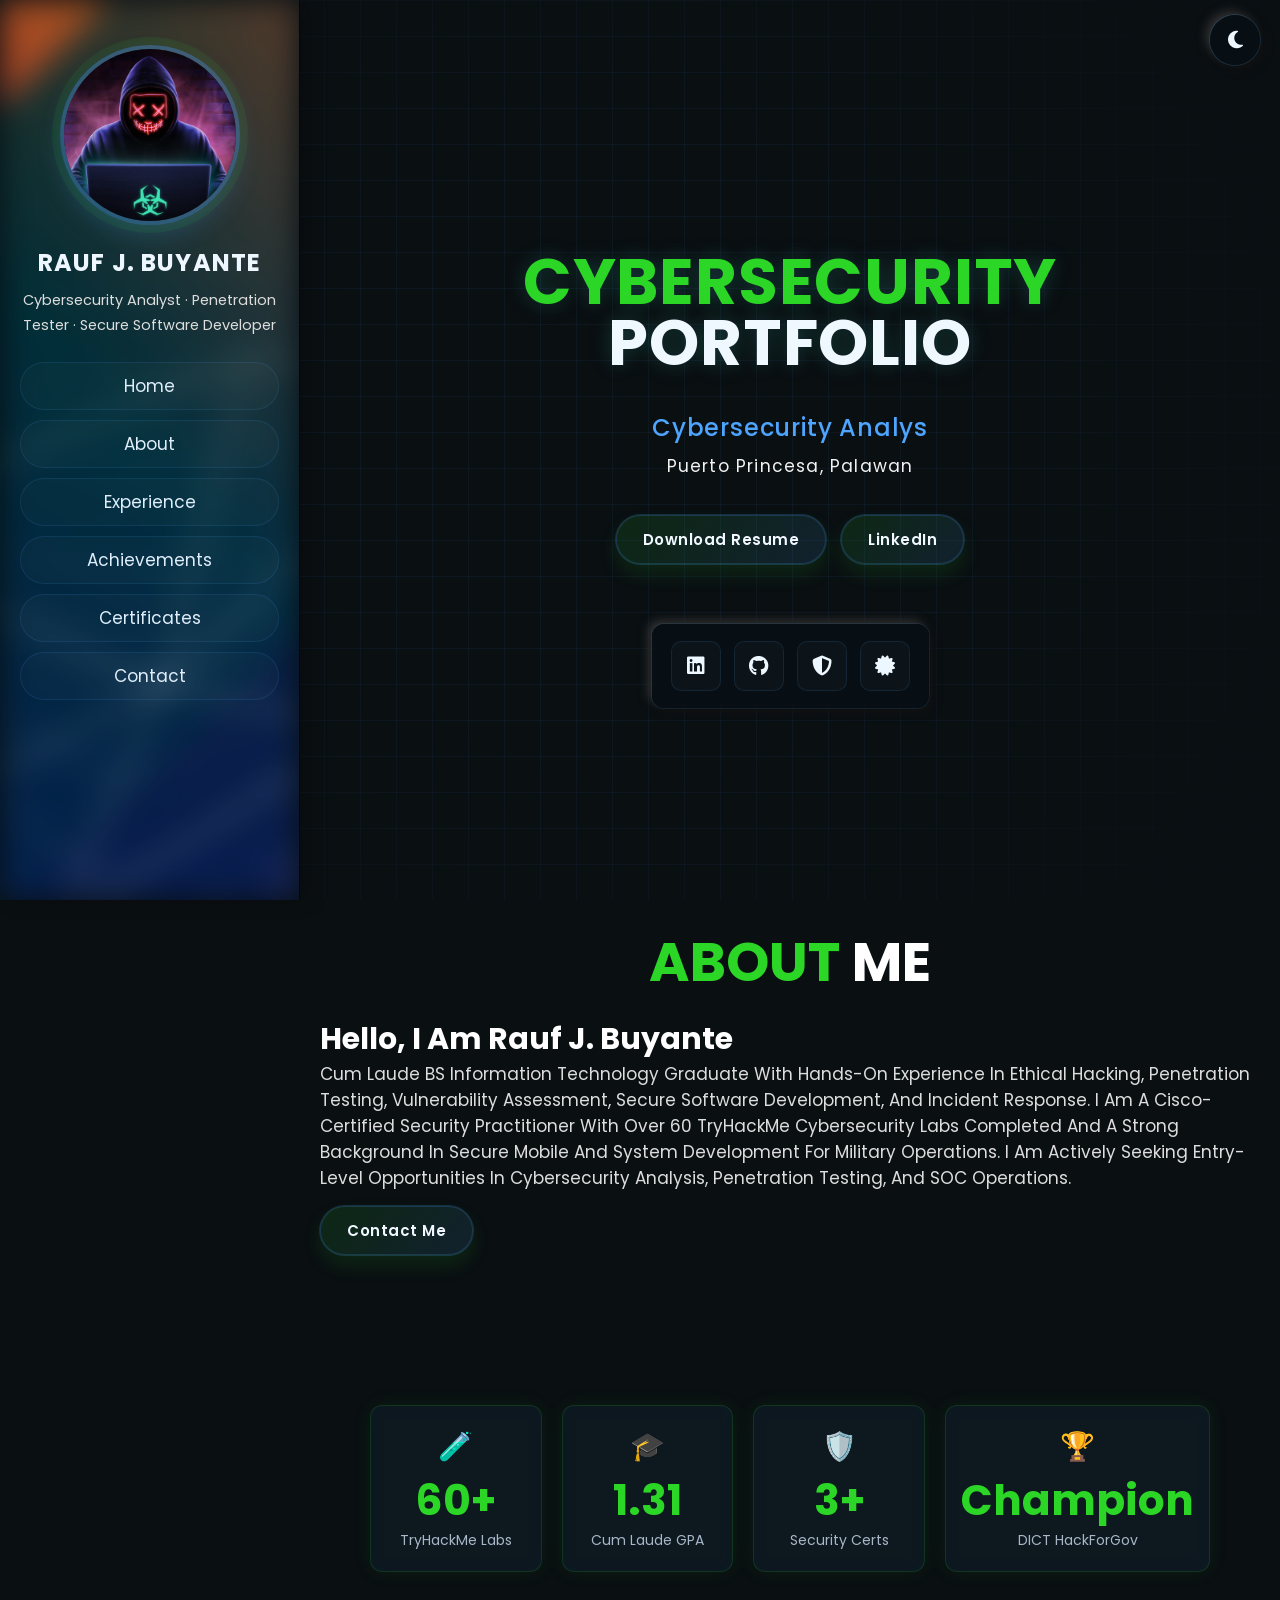
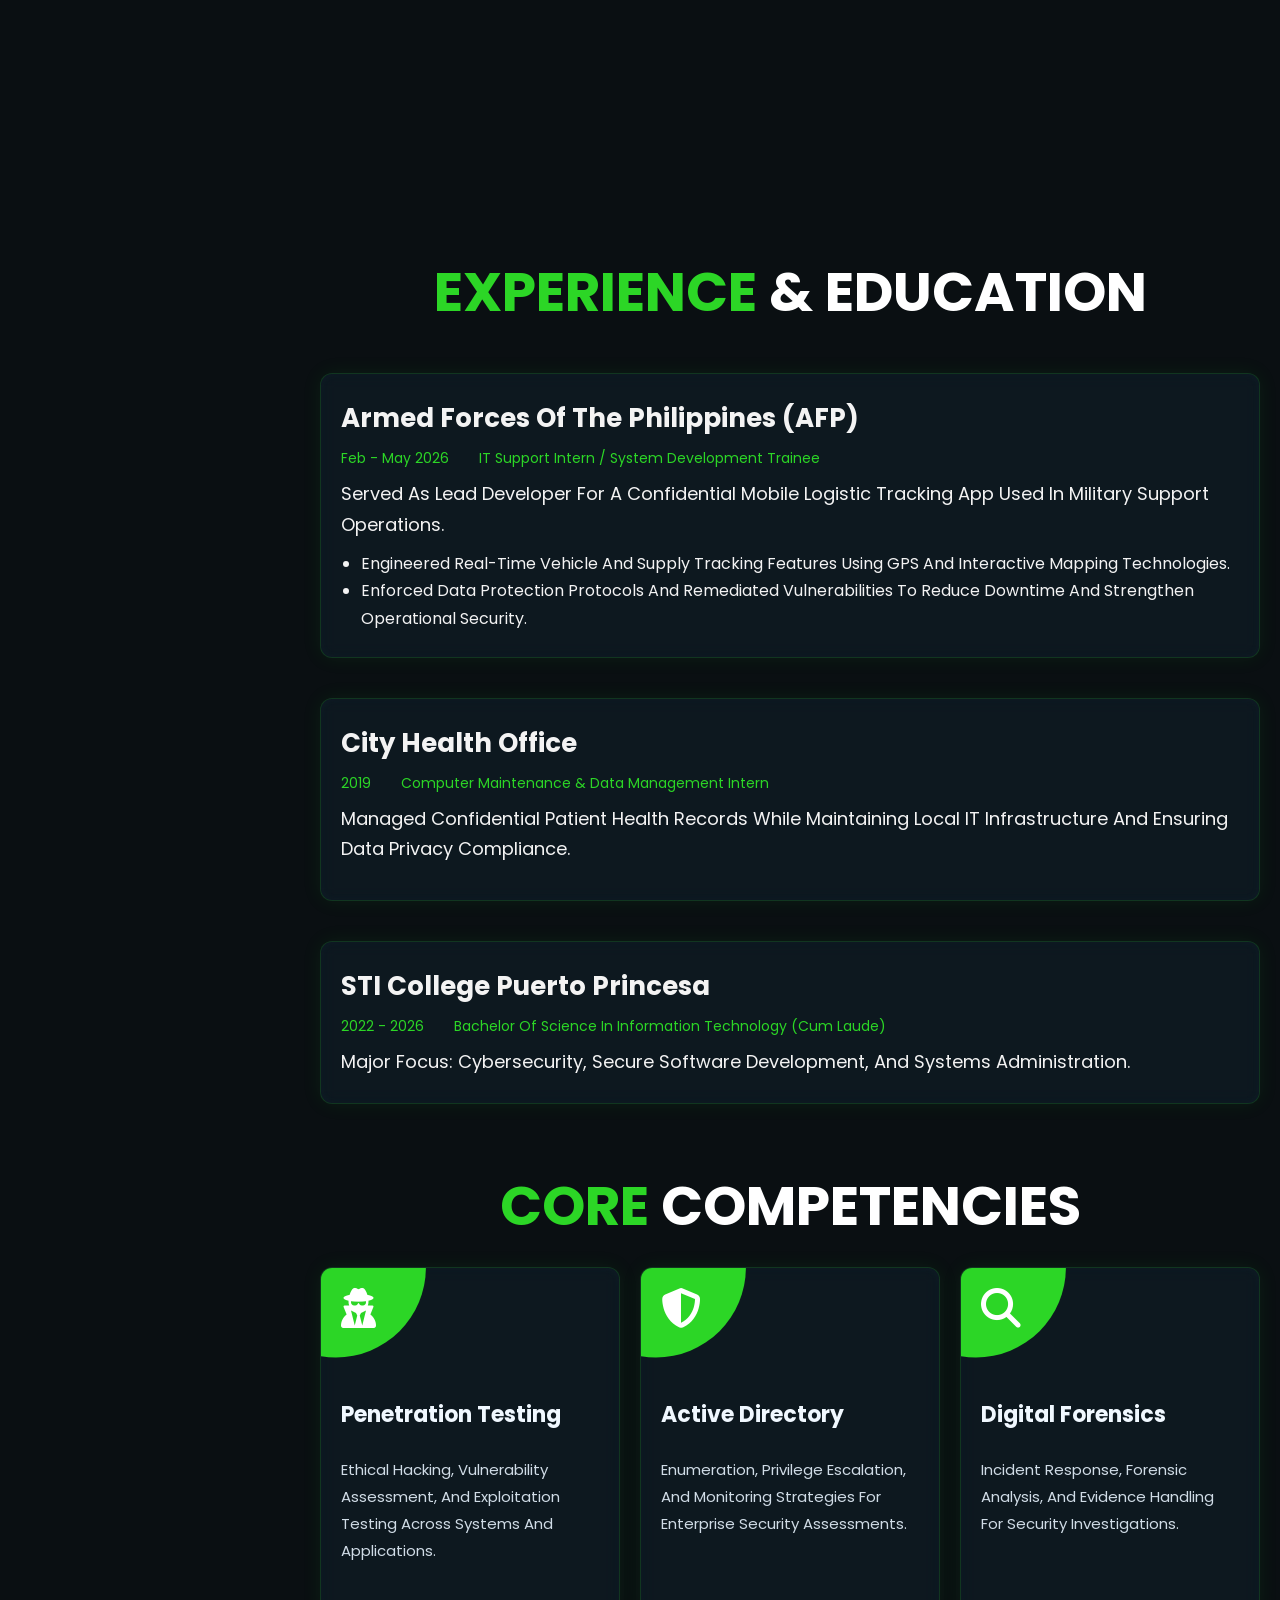
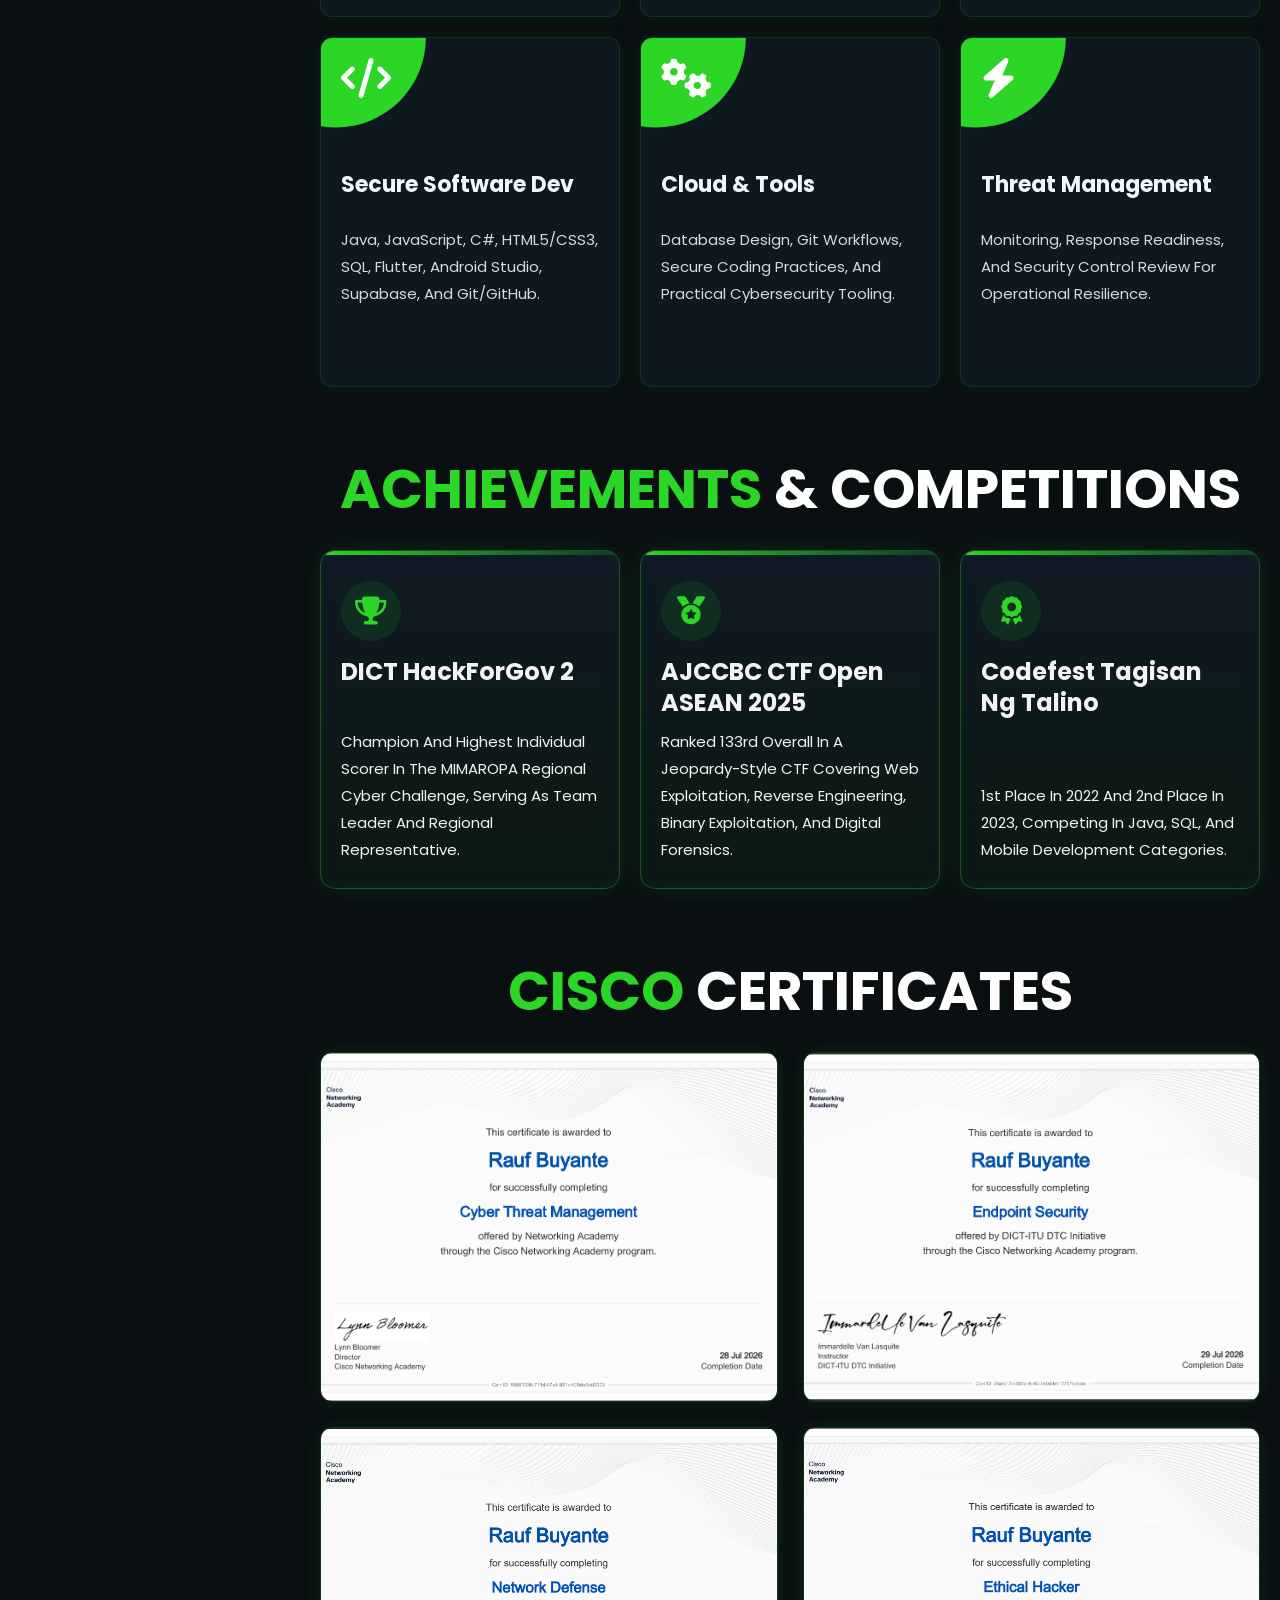
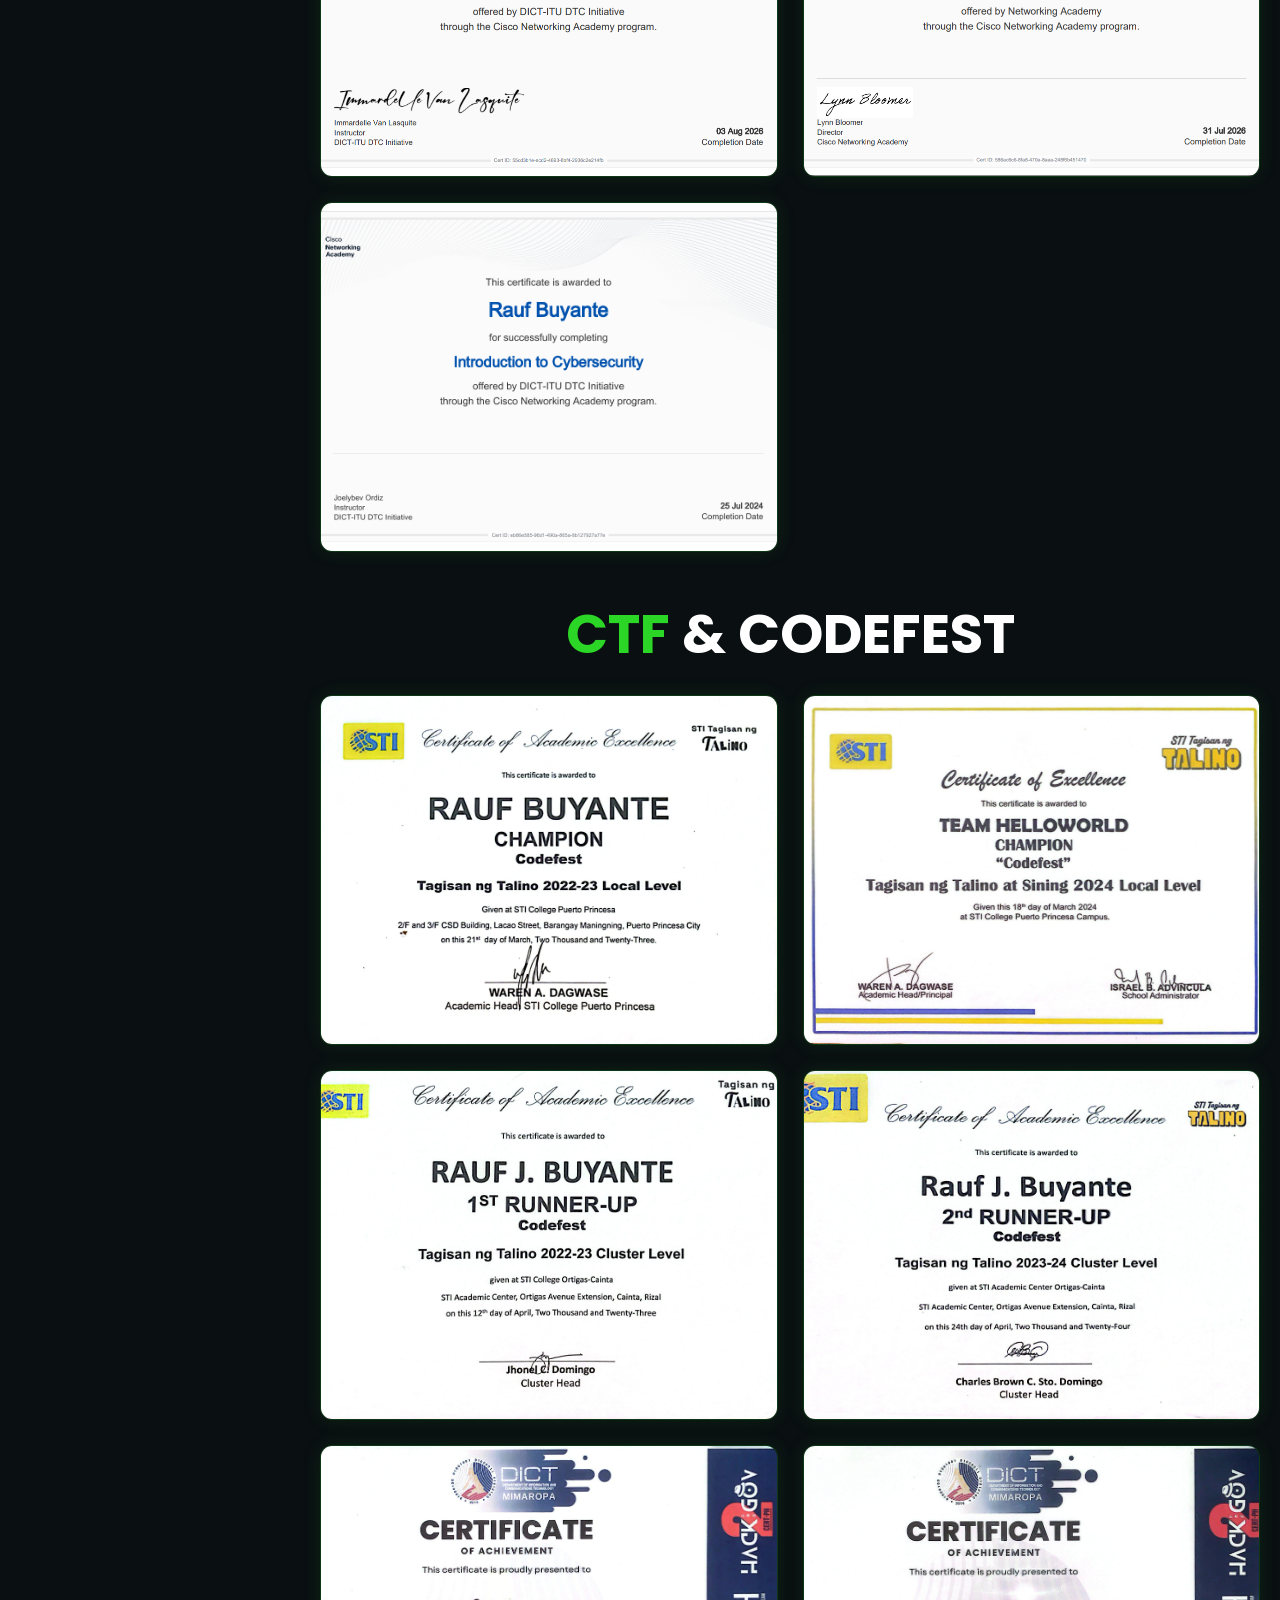
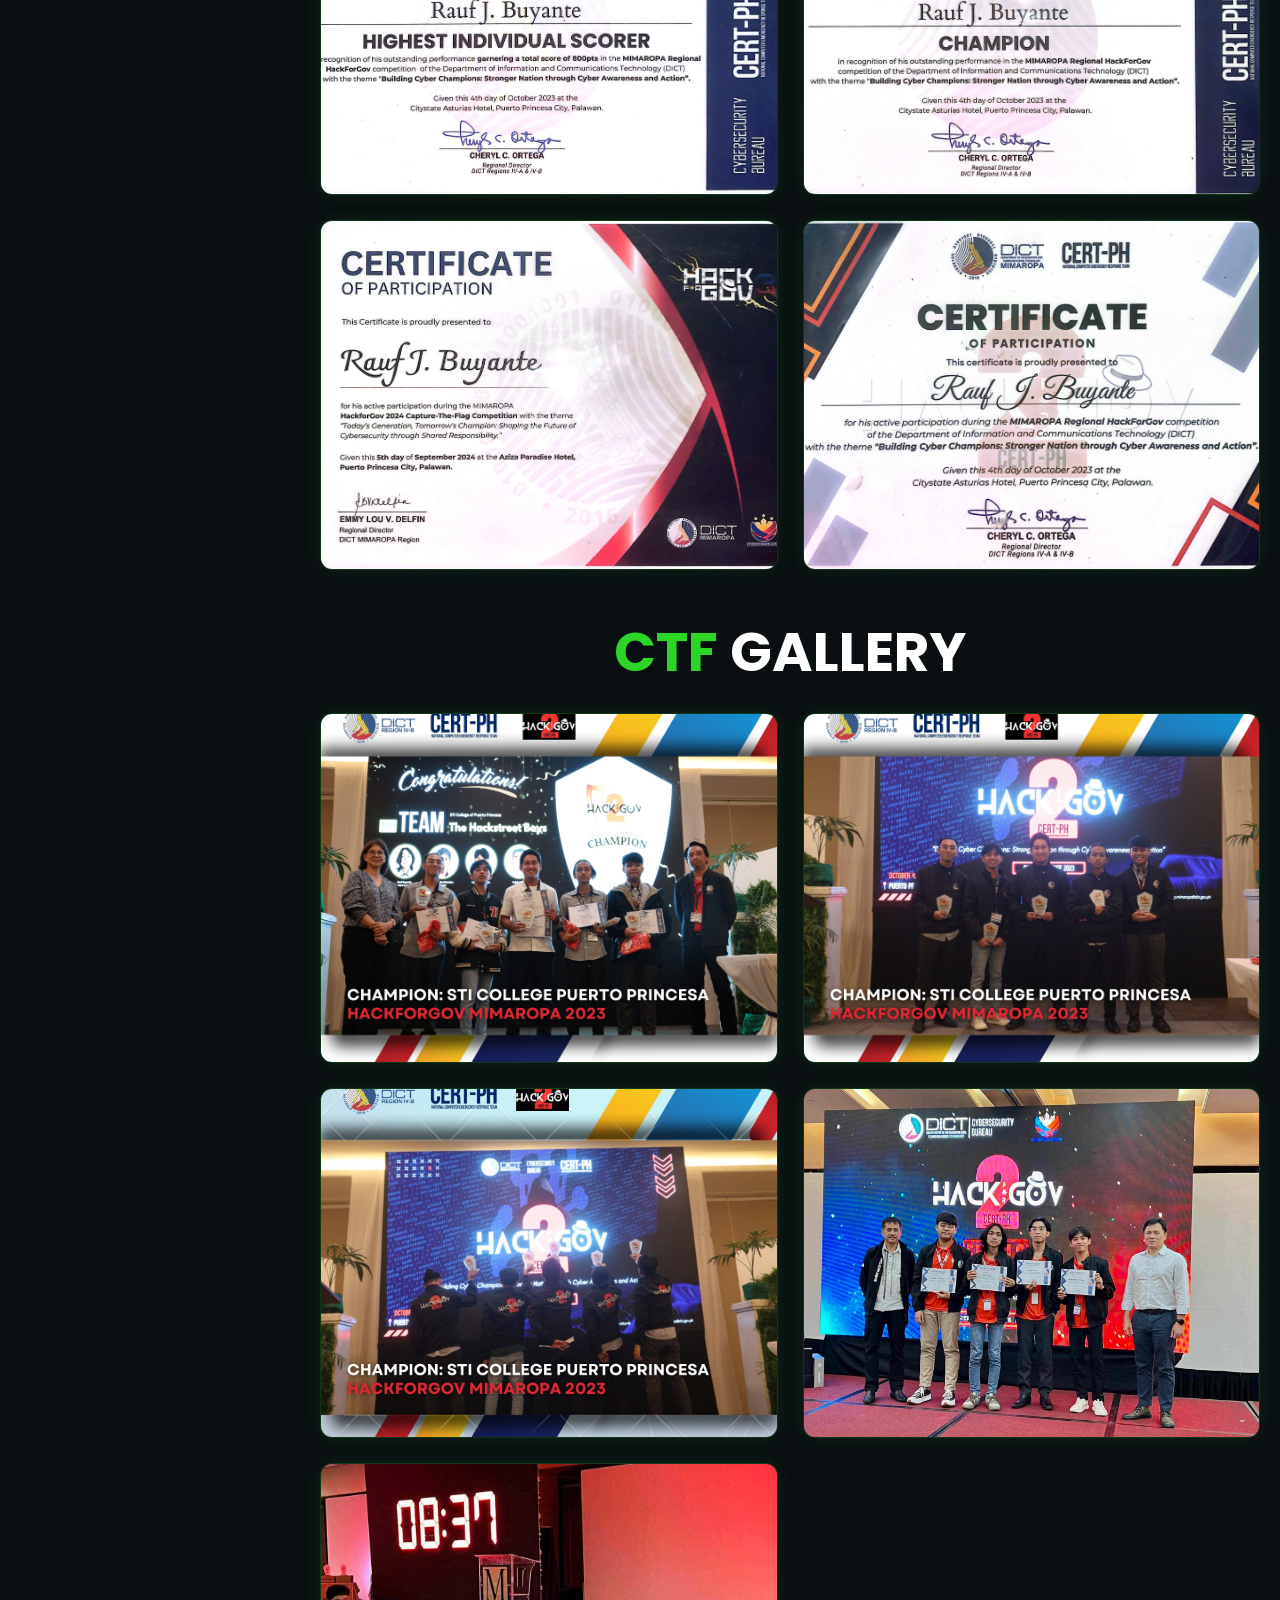
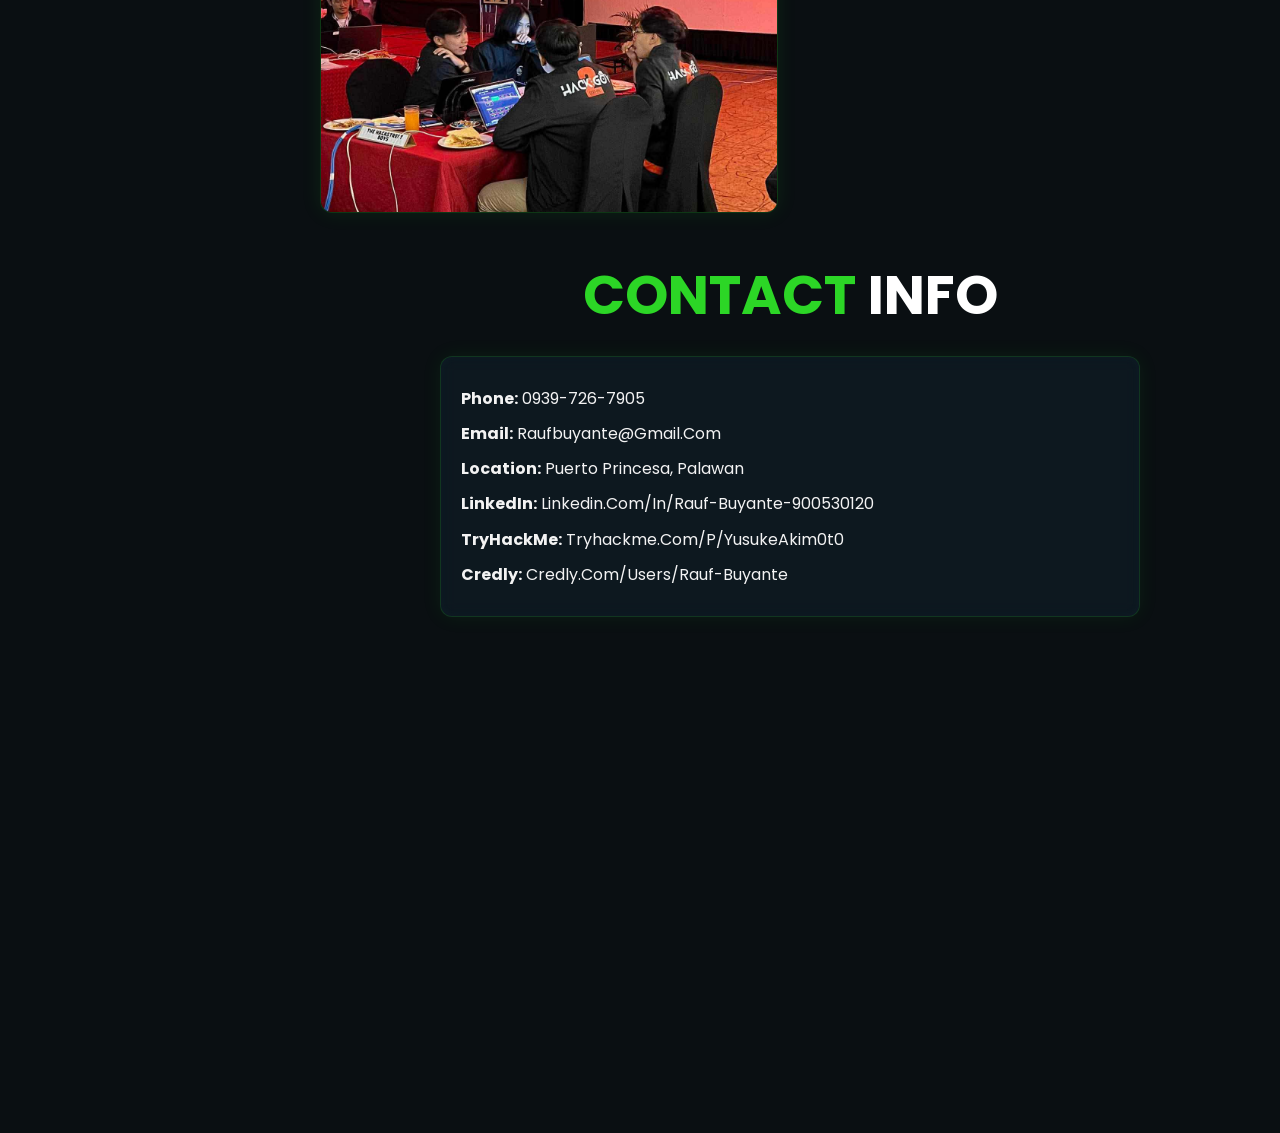
==== index.html @ 86374f55 "Update portfolio" ====
<!DOCTYPE html>
<html lang="en">

<head>
    <meta charset="UTF-8">
    <meta http-equiv="X-UA-Compatible" content="IE=edge">
    <meta name="viewport" content="width=device-width, initial-scale=1.0">
    <title>Rauf J. Buyante | Cybersecurity Portfolio</title>
    <link rel="icon" href="image/Icon-Browser.jpg" type="image/gif">
    <link rel="stylesheet" href="https://cdnjs.cloudflare.com/ajax/libs/font-awesome/6.5.2/css/all.min.css">
    <link rel="stylesheet" href="css/style.css">
</head>

<body>
    <header class="header">
        <div class="blurred-image"></div>
        <div class="user">
            <img src="assets/profile/profile.png" alt="Rauf J. Buyante profile photo">
            <h3>RAUF J. BUYANTE</h3>
            <p>Cybersecurity Analyst · Penetration Tester · Secure Software Developer</p>
        </div>

        <nav class="navbar">
            <a href="#home">home</a>
            <a href="#about">about</a>
            <a href="#experience">experience</a>
            <a href="#achievements">achievements</a>
            <a href="#certificates">certificates</a>
            <a href="#contact">contact</a>
        </nav>
    </header>

    <div id="menu-btn" class="fas fa-bars"></div>
    <div id="theme-toggler" class="fas fa-moon"></div>

    <section class="home" id="home">
        <div class="content">
            <h3 class="heading"><span>Cybersecurity </span> Portfolio</h3>
            <p class="typed" data-typed-items="Cybersecurity Analyst, Penetration Tester, Secure Software Developer"></p>
            <p class="location">Puerto Princesa, Palawan</p>
            <div class="cta-row">
                <a href="assets/resume/Resume.pdf" class="btn" target="_blank" rel="noreferrer">Download Resume</a>
                <a href="https://www.linkedin.com/in/rauf-buyante-900530120" class="btn" target="_blank" rel="noreferrer">LinkedIn</a>
            </div>
        </div>

        <div class="share">
            <a href="https://www.linkedin.com/in/rauf-buyante-900530120" class="fab fa-linkedin" target="_blank" rel="noreferrer"></a>
            <a href="https://github.com/" class="fab fa-github" target="_blank" rel="noreferrer"></a>
            <a href="https://tryhackme.com/p/yusukeAkim0t0" class="fa-solid fa-shield-halved" target="_blank" rel="noreferrer"></a>
            <a href="https://www.credly.com/users/rauf-buyante" class="fa-solid fa-certificate" target="_blank" rel="noreferrer"></a>
        </div>
    </section>

    <section class="about" id="about">
        <h1 class="heading"><span>about</span> me</h1>
        <div class="content">
            <h3 class="head">Hello, I am <span>Rauf J. Buyante</span></h3>
            <p class="info">
                Cum Laude BS Information Technology graduate with hands-on experience in ethical hacking, penetration testing,
                vulnerability assessment, secure software development, and incident response. I am a Cisco-certified security practitioner
                with over 60 TryHackMe cybersecurity labs completed and a strong background in secure mobile and system development for
                military operations. I am actively seeking entry-level opportunities in cybersecurity analysis, penetration testing,
                and SOC operations.
            </p>
            <a href="#contact" class="btn">contact me</a>
        </div>

        <div class="row">
            <div class="box-container">
                <div class="box">
                    <span class="icon">🧪</span>
                    <h3>60+</h3>
                    <p>TryHackMe labs</p>
                </div>
                <div class="box">
                    <span class="icon">🎓</span>
                    <h3>1.31</h3>
                    <p>Cum Laude GPA</p>
                </div>
                <div class="box">
                    <span class="icon">🛡️</span>
                    <h3>3+</h3>
                    <p>Security certs</p>
                </div>
                <div class="box">
                    <span class="icon">🏆</span>
                    <h3>Champion</h3>
                    <p>DICT HackForGov</p>
                </div>
            </div>
        </div>
    </section>

    <section class="experience" id="experience">
        <h2 class="heading"><span>experience</span> & education</h2>

        <div class="experience__item">
            <h3>Armed Forces of the Philippines (AFP)</h3>
            <div class="experience__dates">
                <span>Feb - May 2026</span>
                <span>IT Support Intern / System Development Trainee</span>
            </div>
            <p>Served as Lead Developer for a confidential mobile logistic tracking app used in military support operations.</p>
            <ul>
                <li>Engineered real-time vehicle and supply tracking features using GPS and interactive mapping technologies.</li>
                <li>Enforced data protection protocols and remediated vulnerabilities to reduce downtime and strengthen operational security.</li>
            </ul>
        </div>

        <div class="experience__item">
            <h3>City Health Office</h3>
            <div class="experience__dates">
                <span>2019</span>
                <span>Computer Maintenance & Data Management Intern</span>
            </div>
            <p>Managed confidential patient health records while maintaining local IT infrastructure and ensuring data privacy compliance.</p>
        </div>

        <div class="education__item">
            <h3>STI College Puerto Princesa</h3>
            <div class="education__dates">
                <span>2022 - 2026</span>
                <span>Bachelor of Science in Information Technology (Cum Laude)</span>
            </div>
            <p>Major focus: cybersecurity, secure software development, and systems administration.</p>
        </div>
    </section>

    <section class="services" id="services">
        <h1 class="heading"><span>core</span> competencies</h1>
        <div class="box-container">
            <div class="box">
                <i class="fas fa-user-secret"></i>
                <h3>Penetration Testing</h3>
                <p>Ethical hacking, vulnerability assessment, and exploitation testing across systems and applications.</p>
            </div>
            <div class="box">
                <i class="fa-solid fa-shield-halved"></i>
                <h3>Active Directory</h3>
                <p>Enumeration, privilege escalation, and monitoring strategies for enterprise security assessments.</p>
            </div>
            <div class="box">
                <i class="fa fa-search"></i>
                <h3>Digital Forensics</h3>
                <p>Incident response, forensic analysis, and evidence handling for security investigations.</p>
            </div>
            <div class="box">
                <i class="fa fa-code"></i>
                <h3>Secure Software Dev</h3>
                <p>Java, JavaScript, C#, HTML5/CSS3, SQL, Flutter, Android Studio, Supabase, and Git/GitHub.</p>
            </div>
            <div class="box">
                <i class="fa fa-cogs"></i>
                <h3>Cloud & Tools</h3>
                <p>Database design, Git workflows, secure coding practices, and practical cybersecurity tooling.</p>
            </div>
            <div class="box">
                <i class="fa-solid fa-bolt"></i>
                <h3>Threat Management</h3>
                <p>Monitoring, response readiness, and security control review for operational resilience.</p>
            </div>
        </div>
    </section>

    <section class="achievements" id="achievements">
        <h1 class="heading"><span>achievements</span> & competitions</h1>
        <div class="box-container">
            <div class="box">
                <i class="fa-solid fa-trophy"></i>
                <h3>DICT HackForGov 2</h3>
                <p>Champion and highest individual scorer in the MIMAROPA regional cyber challenge, serving as team leader and regional representative.</p>
            </div>
            <div class="box">
                <i class="fa-solid fa-medal"></i>
                <h3>AJCCBC CTF Open ASEAN 2025</h3>
                <p>Ranked 133rd overall in a jeopardy-style CTF covering web exploitation, reverse engineering, binary exploitation, and digital forensics.</p>
            </div>
            <div class="box">
                <i class="fa-solid fa-award"></i>
                <h3>Codefest Tagisan ng Talino</h3>
                <p>1st place in 2022 and 2nd place in 2023, competing in Java, SQL, and mobile development categories.</p>
            </div>
        </div>
    </section>

    <section class="portfolio" id="certificates">
        <h1 class="heading"><span>cisco</span> certificates</h1>
        <div class="box-container">
            <div class="box">
                <img src="assets/certificates/cisco/Screenshot 2026-08-13 192839.png" alt="Cisco Ethical Hacker certification">
                <div class="content"><h3>Cyber Threat Management</h3></div>
            </div>
            <div class="box">
                <img src="assets/certificates/cisco/Screenshot 2026-08-13 192853.png" alt="Cisco Endpoint Security certification">
                <div class="content"><h3>Endpoint Security</h3></div>
            </div>
            <div class="box">
                <img src="assets/certificates/cisco/Screenshot 2026-08-13 193019.png" alt="Cisco Cyber Threat Management certification">
                <div class="content"><h3>Network Defense</h3></div>
            </div>
            <div class="box">
                <img src="assets/certificates/cisco/Screenshot 2026-08-13 193047.png" alt="Cisco Intro to Cybersecurity certification">
                <div class="content"><h3>Ethical Hacker</h3></div>
            </div>
            <div class="box">
                <img src="assets/certificates/cisco/Screenshot 2026-08-13 192813.png" alt="Cisco Intro to Cybersecurity certification">
                <div class="content"><h3>Intro to Cybersecurity</h3></div>
            </div>
        </div>
    </section>

    <section class="portfolio" id="ctf-certificates">
        <h1 class="heading"><span>ctf</span> & codefest</h1>
        <div class="box-container">
            <div class="box">
                <img src="assets/certificates/codefest/img5.jpg" alt="Codefest certificate">
                <div class="content"><h3>Codefest Competition</h3></div>
            </div>
            <div class="box">
                <img src="assets/certificates/codefest/img14.jpg" alt="Codefest certificate">
                <div class="content"><h3>Codefest Competition</h3></div>
            </div>
            <div class="box">
                <img src="assets/certificates/codefest/img20.jpg" alt="Codefest certificate">
                <div class="content"><h3>Codefest Competition</h3></div>
            </div>
            <div class="box">
                <img src="assets/certificates/codefest/img26.jpg" alt="Codefest certificate">
                <div class="content"><h3>Codefest Competition</h3></div>
            </div>
            <div class="box">
                <img src="assets/certificates/codefest/img32.jpg" alt="Codefest certificate">
                <div class="content"><h3>Codefest Competition</h3></div>
            </div>
            <div class="box">
                <img src="assets/certificates/codefest/img38.jpg" alt="Codefest certificate">
                <div class="content"><h3>Codefest Competition</h3></div>
            </div>
            <div class="box">
                <img src="assets/certificates/codefest/img44.jpg" alt="Codefest certificate">
                <div class="content"><h3>Codefest Competition</h3></div>
            </div>
            <div class="box">
                <img src="assets/certificates/codefest/img50.jpg" alt="Codefest certificate">
                <div class="content"><h3>Codefest Competition</h3></div>
            </div>
        </div>
    </section>

    <section class="portfolio" id="gallery">
        <h1 class="heading"><span>ctf</span> gallery</h1>
        <div class="box-container">
            <div class="box">
                <img src="assets/gallery/ctf/1.jpg" alt="CTF team photo">
                <div class="content"><h3>CTF Team</h3></div>
            </div>
            <div class="box">
                <img src="assets/gallery/ctf/2.jpg" alt="CTF competition photo">
                <div class="content"><h3>Competition</h3></div>
            </div>
            <div class="box">
                <img src="assets/gallery/ctf/484939621_673978541952478_5380222747034956473_n.jpg" alt="CTF event photo">
                <div class="content"><h3>Event Highlight</h3></div>
            </div>
            <div class="box">
                <img src="assets/gallery/ctf/new1.jpg" alt="CTF moment">
                <div class="content"><h3>CTF Moment</h3></div>
            </div>
            <div class="box">
                <img src="assets/gallery/ctf/new2.jpg" alt="CTF memory">
                <div class="content"><h3>CTF Memory</h3></div>
            </div>
        </div>
    </section>

    <section class="contact" id="contact">
        <h1 class="heading"><span>contact</span> info</h1>
        <div class="contact-details">
            <p><strong>Phone:</strong> <a href="tel:+639397267905">0939-726-7905</a></p>
            <p><strong>Email:</strong> <a href="mailto:raufbuyante@gmail.com">raufbuyante@gmail.com</a></p>
            <p><strong>Location:</strong> Puerto Princesa, Palawan</p>
            <p><strong>LinkedIn:</strong> <a href="https://www.linkedin.com/in/rauf-buyante-900530120" target="_blank" rel="noreferrer">linkedin.com/in/rauf-buyante-900530120</a></p>
            <p><strong>TryHackMe:</strong> <a href="https://tryhackme.com/p/yusukeAkim0t0" target="_blank" rel="noreferrer">tryhackme.com/p/yusukeAkim0t0</a></p>
            <p><strong>Credly:</strong> <a href="https://www.credly.com/users/rauf-buyante" target="_blank" rel="noreferrer">credly.com/users/rauf-buyante</a></p>
        </div>
    </section>

    <script src="js/typed.js/typed.min.js"></script>
    <script src="js/script.js"></script>
</body>

</html>
---- css/style.css ----
@import url("https://fonts.googleapis.com/css2?family=Poppins:wght@100;200;300;400;500;600;700&display=swap");

:root {
  --green: #2cd626;
  --green-soft: rgba(44, 214, 38, 0.17);
  --blue: #4ea5ff;
  --black: #050b10;
  --bg-color: #071016;
  --panel: rgba(14, 22, 30, 0.88);
  --panel-strong: rgba(10, 16, 22, 0.96);
  --light-color: #b4c5d3;
  --border: 0.1rem solid rgba(102, 162, 255, 0.24);
  --box-shadow: 0 1.5rem 3rem rgba(5, 11, 16, 0.45);
  --box-shadow-inset: inset 0 0 0 1px rgba(78, 165, 255, 0.18);
}

* {
  font-family: "Poppins", sans-serif;
  margin: 0;
  padding: 0;
  box-sizing: border-box;
  text-decoration: none;
  text-transform: capitalize;
  transition: 0.2s linear;
}

.loader {
  position: fixed;
  top: 0;
  left: 0;
  width: 100%;
  height: 100%;
  background: var(--bg-color);
  display: flex;
  align-items: center;
  justify-content: center;
  z-index: 9999;
  opacity: 1;
  transition: opacity 0.5s ease;
}

.loader.fadeOut {
  opacity: 0;
  visibility: hidden;
  transition: opacity 0.5s ease, visibility 0.5s ease;
}

html {
  font-size: 62.5%;
  overflow-x: hidden;
  scroll-behavior: smooth;
}

body {
  background:
    radial-gradient(circle at top left, rgba(78, 165, 255, 0.18), transparent 30%),
    radial-gradient(circle at bottom right, rgba(44, 214, 38, 0.14), transparent 28%),
    var(--bg-color);
  padding-left: 30rem;
  color: var(--black);
}

body::before {
  content: "";
  position: fixed;
  inset: 0;
  background-image: linear-gradient(rgba(78, 165, 255, 0.06) 1px, transparent 1px), linear-gradient(90deg, rgba(78, 165, 255, 0.06) 1px, transparent 1px);
  background-size: 36px 36px;
  mask-image: radial-gradient(circle at center, black 40%, transparent 100%);
  pointer-events: none;
  z-index: 0;
}

.blurred-image {
  position: absolute;
  inset: 0;
  background: linear-gradient(135deg, rgba(44, 214, 38, 0.12), rgba(78, 165, 255, 0.12)), url("../image/BG.png") no-repeat center center/cover;
  filter: blur(16px) saturate(1.2);
  z-index: -1;
  opacity: 0.8;
}

body.active {
  background: #0a0f12;
}

body.active {
  --black: #fff;
  --light-color: #ddd;
  --bg-color: #0e0e0e;
  --border: 0.1rem solid rgba(0, 0, 0, 0.4);
  --box-shadow: 0.4rem 0.4rem 1rem #111, -0.4rem -0.4rem 1rem #333;
  --box-shadow-inset: 0.4rem 0.4rem 1rem #111 inset,
    -0.4rem -0.4rem 1rem #333 inset;
}

section {
  min-height: 100vh;
  padding: 2rem;
}

section.education {
  min-height: auto;
}
.main {
  background-attachment: fixed;
  position: absolute;
  top: 0;
  left: 0;
  width: 100%;
  height: 100%;
  background: url("../image/BG.png") no-repeat center center/cover;
  filter: blur(50px);
  z-index: -1;
}

.blog-section h2,
.blog-section p,
.blog-section .btn {
  color: var(--black);
}

body.active .blog-section h2,
body.active .blog-section p,
body.active .blog-section .btn {
  color: var(--light-color);
}

.btn {
  margin-top: 1rem;
  display: inline-block;
  padding: 1.2rem 2.6rem;
  border-radius: 999px;
  font-size: 1.5rem;
  font-weight: 600;
  letter-spacing: 0.05rem;
  cursor: pointer;
  background: linear-gradient(135deg, rgba(44, 214, 38, 0.12), rgba(78, 165, 255, 0.12));
  color: #f1f8ff;
  box-shadow: 0 0 0 1px rgba(78, 165, 255, 0.2), 0 1rem 2rem rgba(44, 214, 38, 0.12);
  border: 1px solid rgba(78, 165, 255, 0.18);
  transition: all 0.25s ease;
}

.btn:hover {
  box-shadow: 0 0 0 1px rgba(44, 214, 38, 0.4), 0 0 2.2rem rgba(44, 214, 38, 0.22);
  color: var(--green);
  transform: translateY(-0.2rem);
}

.heading {
  text-align: center;
  font-size: 5.5rem;
  color: var(--black);
  text-transform: uppercase;
  padding-bottom: 2rem;
}

.heading span {
  color: var(--green);
  text-transform: uppercase;
}

.header {
  position: fixed;
  top: 0;
  left: 0;
  z-index: 999;
  width: 30rem;
  border-right: var(--border);
  height: 100%;
  padding: 2.5rem 2rem;
  text-align: center;
  overflow: hidden;
  background: rgba(7, 16, 22, 0.9);
  backdrop-filter: blur(18px);
  box-shadow: 0.8rem 0 2rem rgba(0, 0, 0, 0.2);
}

.header .user {
  padding-top: 1rem;
}

.header .user img {
  margin: 1rem 0 1.5rem;
  border: 0.4rem solid rgba(78, 165, 255, 0.35);
  border-radius: 50%;
  height: 18rem;
  width: 18rem;
  object-fit: cover;
  box-shadow: 0 0 0 0.8rem rgba(44, 214, 38, 0.08), 0 1.2rem 2.5rem rgba(78, 165, 255, 0.18);
}

.header .user h3 {
  color: #eef7ff;
  font-size: 2.4rem;
  letter-spacing: 0.12rem;
}

.header .user p {
  color: var(--light-color);
  font-size: 1.45rem;
  line-height: 1.7;
  margin-top: 0.8rem;
}

.header .navbar {
  padding-top: 1.5rem;
}

.header .navbar a {
  display: block;
  margin: 1rem 0;
  padding: 1rem 1.2rem;
  border-radius: 999px;
  font-size: 1.7rem;
  color: #dfeefa;
  background: rgba(255, 255, 255, 0.02);
  border: 1px solid rgba(78, 165, 255, 0.12);
  transition: all 0.25s ease;
}

.header .navbar a:hover {
  color: var(--green);
  border-color: rgba(44, 214, 38, 0.35);
  transform: translateX(0.3rem);
  box-shadow: inset 0 0 0 1px rgba(44, 214, 38, 0.2);
}

#menu-btn {
  position: fixed;
  top: 1.5rem;
  left: 2rem;
  z-index: 1000;
  height: 5rem;
  width: 5rem;
  line-height: 5rem;
  border-radius: 50%;
  font-size: 2rem;
  cursor: pointer;
  box-shadow: var(--box-shadow);
  text-align: center;
  color: var(--black);
  background: var(--bg-color);
  display: none;
}

#menu-btn:hover {
  color: var(--green);
  box-shadow: var(--box-shadow-inset);
}

#theme-toggler {
  position: fixed;
  top: 1.5rem;
  right: 2rem;
  z-index: 1000;
  height: 5rem;
  width: 5rem;
  line-height: 5rem;
  border-radius: 50%;
  font-size: 2rem;
  cursor: pointer;
  box-shadow: 0 0 0 1px rgba(78, 165, 255, 0.18), var(--box-shadow);
  text-align: center;
  color: #edf7ff;
  background: rgba(8, 17, 22, 0.82);
  backdrop-filter: blur(12px);
}

#theme-toggler:hover {
  color: var(--green);
  box-shadow: 0 0 0 1px rgba(44, 214, 38, 0.35), 0 0 2rem rgba(44, 214, 38, 0.2);
}

.blog-section .box-container {
  display: grid;
  grid-template-columns: repeat(
    auto-fit,
    minmax(22rem, 1fr)
  ); /* Smaller width */
  gap: 1.5rem;
  margin-top: 2rem;
  justify-content: center;
}

.blog-section .box {
  padding: 1.5rem;
  border-radius: 0.5rem;
  box-shadow: var(--box-shadow);
  text-align: center;
  background: var(--bg-color);
  transition: transform 0.3s ease-in-out;
  min-height: 250px; /* Reduce card height */
  max-width: 22rem; /* Reduce card width */
  margin: auto;
}

.blog-section .box:hover {
  transform: scale(1.05);
}

.blog-section .box i {
  font-size: 3rem; /* Adjust icon size */
  color: var(--green);
  margin-bottom: 1rem;
}

.blog-section .box h3 {
  font-size: 1.6rem; /* Adjust title size */
  color: var(--black);
  margin-bottom: 0.8rem;
}

.blog-section .box p {
  font-size: 1.2rem; /* Adjust text size */
  color: var(--light-color);
  line-height: 1.5;
}

.blog-section .box a {
  display: inline-block;
  margin-top: 1rem;
  padding: 0.5rem 1rem;
  background: var(--green);
  color: var(--black);
  border-radius: 0.5rem;
  font-size: 1.4rem;
  text-decoration: none;
}

.blog-section .box a:hover {
  background: var(--black);
  color: var(--green);
}

/* Add these styles to your existing CSS */
.services .box-container .box {
  min-height: 350px; /* Fixed card height */
  display: flex;
  flex-direction: column;
  justify-content: space-between; /* Even spacing */
}

.services .box-container .box i {
  font-size: 5rem; /* Increase icon size */
  margin-bottom: 2rem; /* Add spacing below icons */
}

.services .box-container .box h3 {
  font-size: 2.4rem; /* Standardize heading size */
  margin-bottom: 1.5rem;
  color: #f0f8ff;
}

.services .box-container .box p {
  font-size: 1.6rem; /* Standardize text size */
  line-height: 1.6;
  flex-grow: 1; /* Ensure text fills available space */
  color: #d0dce6;
}

.home {
  display: flex;
  flex-flow: column;
  align-items: center;
  justify-content: center;
  text-align: center;
  position: relative;
  z-index: 1;
}

.home .content {
  position: relative;
  z-index: 1;
  max-width: 90rem;
}

.home .content h3 {
  margin: 0;
  font-size: clamp(3.5rem, 5vw, 7rem);
  line-height: 0.95;
  letter-spacing: 0.08rem;
  text-transform: uppercase;
  color: #f0f8ff;
  text-shadow: 0 0 18px rgba(78, 165, 255, 0.16), 0 0 28px rgba(44, 214, 38, 0.12);
}

.home .content h3 span {
  color: var(--green);
}

.home .content p.typed {
  margin-top: 1.6rem;
  font-size: clamp(1.7rem, 2vw, 2.4rem);
  color: var(--blue);
  letter-spacing: 0.08rem;
  min-height: 3.2rem;
  font-weight: 500;
}

.home .content .location {
  margin-top: 0.8rem;
  font-size: 1.7rem;
  color: var(--light-color);
  letter-spacing: 0.12rem;
  text-transform: none;
}

.home .content .cta-row {
  display: flex;
  flex-wrap: wrap;
  justify-content: center;
  gap: 1.5rem;
  margin-top: 2.6rem;
}

.home .share {
  position: relative;
  top: 6rem;
  border-radius: 1.2rem;
  box-shadow: 0 0 0 1px rgba(78, 165, 255, 0.12), var(--box-shadow);
  padding: 1.2rem 1.4rem;
  background: rgba(8, 17, 22, 0.7);
  backdrop-filter: blur(12px);
}

.home .share a {
  height: 5rem;
  width: 5rem;
  line-height: 5rem;
  box-shadow: inset 0 0 0 1px rgba(78, 165, 255, 0.12);
  margin: 0.5rem;
  font-size: 2rem;
  color: #edf7ff;
  border-radius: 1rem;
  background: rgba(255, 255, 255, 0.02);
  transition: all 0.25s ease;
}

.home .share a:hover {
  box-shadow: inset 0 0 0 1px rgba(44, 214, 38, 0.32), 0 0 1.5rem rgba(44, 214, 38, 0.2);
  color: var(--green);
  transform: translateY(-0.2rem);
}

.head {
  flex-flow: column;
  align-items: center;
  justify-content: center;
  font-size: 3rem;
  color: var(--black);
  line-height: 1.1;
}

.about .content p {
  font-size: 1.7rem;
  color: var(--light-color);
  padding: 0.5rem 0;
}
.about .row {
  display: flex;
  align-items: center;
  flex-wrap: wrap-reverse;
  gap: 2rem;
}

.about .row .box-container {
  flex: 1 1 40rem;
  display: flex;
  gap: 2rem;
  flex-wrap: wrap;
  padding: 5rem;
}

.about .row .box-container .box {
  flex: 1 1 16rem;
  text-align: center;
  padding: 2rem 1.5rem;
  border-radius: 1.2rem;
  background: rgba(78, 165, 255, 0.06);
  border: 1px solid rgba(44, 214, 38, 0.16);
  box-shadow: 0 0 2rem rgba(44, 214, 38, 0.08), inset 0 0 1rem rgba(78, 165, 255, 0.04);
  backdrop-filter: blur(8px);
  transition: all 0.3s ease;
  display: flex;
  flex-direction: column;
  align-items: center;
  justify-content: center;
}

.about .row .box-container .box:hover {
  transform: translateY(-0.5rem);
  border-color: rgba(44, 214, 38, 0.32);
  box-shadow: 0 0 3rem rgba(44, 214, 38, 0.18), inset 0 0 1.2rem rgba(78, 165, 255, 0.08);
}

.about .row .box-container .box .icon {
  font-size: 2.8rem;
  margin-bottom: 1rem;
  display: block;
}

.about .row .box-container .box h3 {
  font-size: 4.2rem;
  color: var(--green);
  line-height: 1.1;
  margin-bottom: 0.6rem;
}

.about .row .box-container .box p {
  font-size: 1.4rem;
  color: #a8b8c8;
  padding: 0;
  font-weight: 400;
}

.about .row .content {
  flex: 1 1 40rem;
}

.about .row .content h3 {
  font-size: 3.3rem;
  color: var(--black);
  line-height: 1.8;
}

.about .row .content h3 span {
  color: var(--green);
}

.about .row .content p {
  font-size: 1.7rem;
  color: var(--light-color);
  line-height: 1.5;
  padding: 1rem 0;
}

.about .row:nth-child(3) {
  padding-top: 10rem;
}

.about .row .progress {
  flex: 1 1 40rem;
}

.about .row .progress h3 {
  color: var(--black);
  font-weight: normal;
  font-size: 2rem;
  display: flex;
  align-items: center;
  justify-content: space-between;
}

.about .row .progress .bar {
  box-shadow: var(--box-shadow);
  border-radius: 5rem;
  height: 2rem;
  padding: 0.5rem;
  margin: 1rem 0;
}

.about .row .progress .bar span {
  display: block;
  height: 100%;
  background: var(--green);
  border-radius: 5rem;
}

.about .row .progress .bar-1-1 span {
  width: 90%;
}

.about .row .progress .bar-1-2 span {
  width: 80%;
}

.about .row .progress .bar-1-3 span {
  width: 75%;
}

.about .row .progress .bar-2-1 span {
  width: 95%;
}

.about .row .progress .bar-2-2 span {
  width: 80%;
}

.about .row .progress .bar-2-3 span {
  width: 70%;
}

.about .box-container {
  display: grid;
  grid-template-columns: repeat(auto-fit, minmax(27rem, 1fr));
  gap: 2rem;
}

.about .box-container .boxes {
  height: 25rem;
  border-radius: 0.5rem;
  overflow: hidden;
  box-shadow: var(--box-shadow);
  position: relative;
  border: 1rem solid transparent;
  padding-top: 56px;
}

.about .box-container .boxes img {
  height: 100%;
  width: 100%;
  object-fit: cover;
}

.about .box-container .boxes .content {
  position: absolute;
  top: 0;
  left: 0;
  height: 100%;
  width: 100%;
  background: black;
  opacity: 0.7;
  display: grid;
  text-decoration-color: #ddd;
  place-items: center;
  transform: scale(0);
}

.about .box-container .boxes:hover .content {
  transform: scale(1);
}

.about .box-container .boxes .content h3 {
  font-size: 2.5rem;
  color: var(--black);
  text-transform: uppercase;
  transform: translateY(-5rem);
  opacity: 0;
  transition-delay: 0.3s;
}

.about .box-container .boxes:hover .content h3 {
  transform: translateY(0rem);
  opacity: 1;
}

.services {
  min-height: auto;
  padding-top: 2rem;
  padding-bottom: 4rem;
}

.services .box-container {
  display: grid;
  grid-template-columns: repeat(auto-fit, minmax(27rem, 1fr));
  gap: 2rem;
}

.services .box-container .box {
  padding: 2rem;
  border-radius: 1.2rem;
  background: rgba(78, 165, 255, 0.06);
  border: 1px solid rgba(44, 214, 38, 0.16);
  box-shadow: 0 0 2rem rgba(44, 214, 38, 0.08), inset 0 0 1rem rgba(78, 165, 255, 0.04);
  backdrop-filter: blur(8px);
  position: relative;
  z-index: 0;
  overflow: hidden;
  transition: all 0.3s ease;
}

.services .box-container .box:hover {
  transform: translateY(-0.4rem);
  border-color: rgba(44, 214, 38, 0.32);
  box-shadow: 0 0 3rem rgba(44, 214, 38, 0.18), inset 0 0 1.2rem rgba(78, 165, 255, 0.08);
}

.services .box-container .box i {
  font-size: 4rem;
  padding-bottom: 5rem;
  color: #fff;
}

.services .box-container .box h3 {
  font-size: 2.2rem;
  padding-bottom: 1rem;
  color: #f0f8ff;
}

.services .box-container .box p {
  font-size: 1.5rem;
  line-height: 1.8;
  color: #d0dce6;
}

.services .box-container .box::before {
  content: "";
  position: absolute;
  top: 0;
  left: 0;
  height: 100%;
  width: 100%;
  background: var(--green);
  z-index: -1;
  clip-path: circle(9rem at 5% 0%);
  transition: 0.3s linear;
}

.services .box-container .box:hover::before {
  clip-path: circle(100%);
}

.services .box-container .box:hover > * {
  color: #ffffff;
}

.achievements {
  min-height: auto;
  padding-top: 2rem;
  padding-bottom: 4rem;
}

.achievements .box-container {
  display: grid;
  grid-template-columns: repeat(auto-fit, minmax(28rem, 1fr));
  gap: 2rem;
  align-items: stretch;
}

.achievements .box {
  position: relative;
  display: flex;
  flex-direction: column;
  justify-content: flex-start;
  min-height: 26rem;
  padding: 3rem 2rem 2.5rem;
  border-radius: 1.5rem;
  background: linear-gradient(180deg, rgba(78, 165, 255, 0.08), rgba(44, 214, 38, 0.06));
  box-shadow: 0 0 2rem rgba(44, 214, 38, 0.12), inset 0 0 1.5rem rgba(78, 165, 255, 0.06);
  backdrop-filter: blur(10px);
  overflow: hidden;
  border: 1px solid rgba(44, 214, 38, 0.24);
  transition: transform 0.3s ease, box-shadow 0.3s ease, border-color 0.3s ease;
}

.achievements .box:hover {
  transform: translateY(-0.5rem);
  border-color: rgba(44, 214, 38, 0.4);
  box-shadow: 0 0 3.5rem rgba(44, 214, 38, 0.22), inset 0 0 1.8rem rgba(78, 165, 255, 0.1);
}

.achievements .box::before {
  content: "";
  position: absolute;
  left: 0;
  top: 0;
  width: 100%;
  height: 0.4rem;
  background: linear-gradient(90deg, var(--green), rgba(44, 214, 38, 0.15));
}

.achievements .box:hover {
  transform: translateY(-0.5rem);
  box-shadow: 0 1.2rem 3rem rgba(44, 214, 38, 0.08);
  border-color: rgba(44, 214, 38, 0.4);
}

.achievements .box i {
  display: inline-flex;
  align-items: center;
  justify-content: center;
  width: 6rem;
  height: 6rem;
  border-radius: 50%;
  background: rgba(44, 214, 38, 0.1);
  font-size: 2.8rem;
  color: var(--green);
  margin-bottom: 1.5rem;
}

.achievements .box h3 {
  font-size: 2.4rem;
  color: var(--black);
  margin-bottom: 1rem;
  line-height: 1.3;
}

.achievements .box p {
  font-size: 1.5rem;
  line-height: 1.8;
  color: var(--light-color);
  margin-top: auto;
}

body.active .achievements .box {
  background: linear-gradient(180deg, rgba(78, 165, 255, 0.08), rgba(44, 214, 38, 0.05));
  border-color: rgba(44, 214, 38, 0.32);
  box-shadow: 0 0 2.5rem rgba(44, 214, 38, 0.12), inset 0 0 1.5rem rgba(78, 165, 255, 0.06);
}

body.active .achievements .box:hover {
  border-color: rgba(44, 214, 38, 0.5);
  box-shadow: 0 0 3.5rem rgba(44, 214, 38, 0.22), inset 0 0 1.8rem rgba(78, 165, 255, 0.1);
}

body.active .achievements .box h3,
body.active .achievements .box p {
  color: #f3f3f3;
}

.portfolio .box-container {
  display: grid;
  grid-template-columns: repeat(auto-fit, minmax(32rem, 1fr));
  gap: 2.5rem;
}

.portfolio .box-container .box {
  height: 35rem;
  border-radius: 1.2rem;
  overflow: hidden;
  box-shadow: 0 0 2rem rgba(44, 214, 38, 0.1), inset 0 0 1rem rgba(78, 165, 255, 0.04);
  position: relative;
  border: 1px solid rgba(44, 214, 38, 0.2);
  backdrop-filter: blur(6px);
  background: rgba(8, 17, 22, 0.4);
  transition: all 0.3s ease;
}

.portfolio .box-container .box:hover {
  transform: translateY(-0.5rem);
  border-color: rgba(44, 214, 38, 0.4);
  box-shadow: 0 0 3.5rem rgba(44, 214, 38, 0.2), inset 0 0 1.5rem rgba(78, 165, 255, 0.08);
}

.portfolio .box-container .box img {
  height: 100%;
  width: 100%;
  object-fit: cover;
}

.portfolio .box-container .box .content {
  position: absolute;
  top: 0;
  left: 0;
  height: 100%;
  width: 100%;
  background: rgba(0, 0, 0, 0.7);
  display: grid;
  place-items: center;
  transform: scale(0);
  transition: transform 0.3s ease;
}

.portfolio .box-container .box:hover .content {
  transform: scale(1);
}

.portfolio .box-container .box .content h3 {
  font-size: 2.4rem;
  color: #f0f8ff;
  text-transform: uppercase;
  transform: translateY(-5rem);
  opacity: 0;
  transition: all 0.3s ease;
  text-align: center;
  padding: 1rem;
}

.portfolio .box-container .box:hover .content h3 {
  transform: translateY(0rem);
  opacity: 1;
}

.contact form {
  margin: 1rem auto;
  max-width: 70rem;
  border-radius: 0.5rem;
  box-shadow: var(--box-shadow);
  padding: 2rem;
}

.contact-details {
  max-width: 70rem;
  margin: 0 auto 2rem;
  padding: 2rem;
  border-radius: 1.2rem;
  background: rgba(78, 165, 255, 0.06);
  border: 1px solid rgba(44, 214, 38, 0.16);
  box-shadow: 0 0 2rem rgba(44, 214, 38, 0.08), inset 0 0 1rem rgba(78, 165, 255, 0.04);
  backdrop-filter: blur(8px);
  transition: all 0.3s ease;
}

.contact-details:hover {
  border-color: rgba(44, 214, 38, 0.32);
  box-shadow: 0 0 3rem rgba(44, 214, 38, 0.15), inset 0 0 1.2rem rgba(78, 165, 255, 0.08);
}

.contact-details p {
  font-size: 1.6rem;
  color: var(--light-color);
  margin: 0.8rem 0;
  line-height: 1.7;
}

.contact-details a {
  color: var(--green);
}

.contact form .box {
  padding: 1rem 1.5rem;
  width: 100%;
  background: none;
  color: var(--black);
  font-size: 1.6rem;
  text-transform: none;
  margin: 0.7rem 0;
  box-shadow: var(--box-shadow);
  border-radius: 0.5rem;
}

.contact form textarea {
  height: 20rem;
  resize: none;
}

.contact form .box:focus {
  box-shadow: var(--box-shadow-inset);
}

.credits {
  font-size: 2rem;
  text-align: center;
  padding: 2.5rem 1rem;
  margin-top: 1rem;
  border-top: var(--border);
  color: var(--black);
}

.credits span {
  color: var(--green);
}

/* media queries  */

@media (max-width: 991px) {
  html {
    font-size: 55%;
  }

  body {
    padding-left: 0;
  }

  .header {
    left: -110%;
  }

  .header.active {
    left: 0%;
    transition: 0.4s linear;
  }

  #menu-btn {
    display: initial;
  }
}

@media (max-width: 450px) {
  html {
    font-size: 50%;
  }

  .header {
    width: 100%;
    border-right: 0;
  }
}

.experience,
.education {
  display: flex;
  flex-direction: column;
  gap: 2rem;
  margin-top: 3rem;
}

.experience__item,
.education__item {
  width: 100%;
  margin-bottom: 2rem;
  padding: 2.5rem 2rem;
  border-radius: 1.2rem;
  background: rgba(78, 165, 255, 0.06);
  border: 1px solid rgba(44, 214, 38, 0.16);
  box-shadow: 0 0 2rem rgba(44, 214, 38, 0.08), inset 0 0 1rem rgba(78, 165, 255, 0.04);
  backdrop-filter: blur(8px);
  transition: all 0.3s ease;
}

.experience__item:hover,
.education__item:hover {
  transform: translateY(-0.3rem);
  border-color: rgba(44, 214, 38, 0.32);
  box-shadow: 0 0 3rem rgba(44, 214, 38, 0.15), inset 0 0 1.2rem rgba(78, 165, 255, 0.08);
}

.experience__item h3,
.education__item h3 {
  font-size: 2.6rem;
  color: var(--black);
  margin-bottom: 1rem;
}

.experience__item .experience__dates,
.education__item .education__dates {
  display: flex;
  flex-wrap: wrap;
  gap: 1rem;
  font-size: 1.4rem;
  color: var(--green);
  margin-bottom: 1rem;
}

.experience__item p,
.education__item p,
.experience__item li {
  font-size: 1.6rem;
  line-height: 1.7;
  color: var(--light-color);
}

.experience__item ul {
  margin: 1rem 0 0 2rem;
}

body.active .experience__item h3,
body.active .education__item h3,
body.active .experience__item p,
body.active .education__item p,
body.active .experience__item li,
body.active .contact-details p,
body.active .contact-details a,
body.active .home .content .location {
  color: #f3f3f3;
}

h3.experience__company {
  margin-top: 0;
}
.experience__title {
  font-size: 5rem;
  color: var(--green); /* Change experience title color to green */
  text-transform: uppercase; /* Make experience title uppercase */
  margin-bottom: 2rem; /* Add space after the experience heading */
  text-align: center; /* Center align the experience title */
}

.experience__company {
  font-size: 3rem;
  color: var(--black);
}

.experience__dates {
  font-size: 1.6rem;
  color: var(--light-color);
}

.experience__dates span {
  margin-right: 2rem;
}

.experience__item p {
  font-size: 1.8rem;
  color: var(--light-color);
  margin-bottom: 1rem;
}

.experience__links {
  margin-bottom: 1rem;
}

.experience__link a {
  color: var(--green);
  font-size: 2rem; /* Increase font size of links */
}

.experience__link a:hover {
  color: var(--black);
}

.experience__link {
  margin-bottom: 1rem;
}

.education {
  margin-top: 3rem; /* Add space after the experience section */
}

.education__title {
  font-size: 5rem;
  color: var(--green); /* Change education title color to green */
  text-transform: uppercase; /* Make education title uppercase */
  margin-bottom: 4rem; /* Add space after the education heading */
  text-align: center; /* Center align the education title */
  line-height: 1.2;
}

.education__institution {
  font-size: 3rem;
  color: var(--black);
}

.education__dates {
  font-size: 1.6rem;
  color: var(--light-color);
  margin-bottom: 2rem; /* Add space after the education dates */
}

.education__dates span {
  margin-right: 2rem;
}

.education__item p {
  font-size: 1.8rem;
  color: var(--light-color);
}
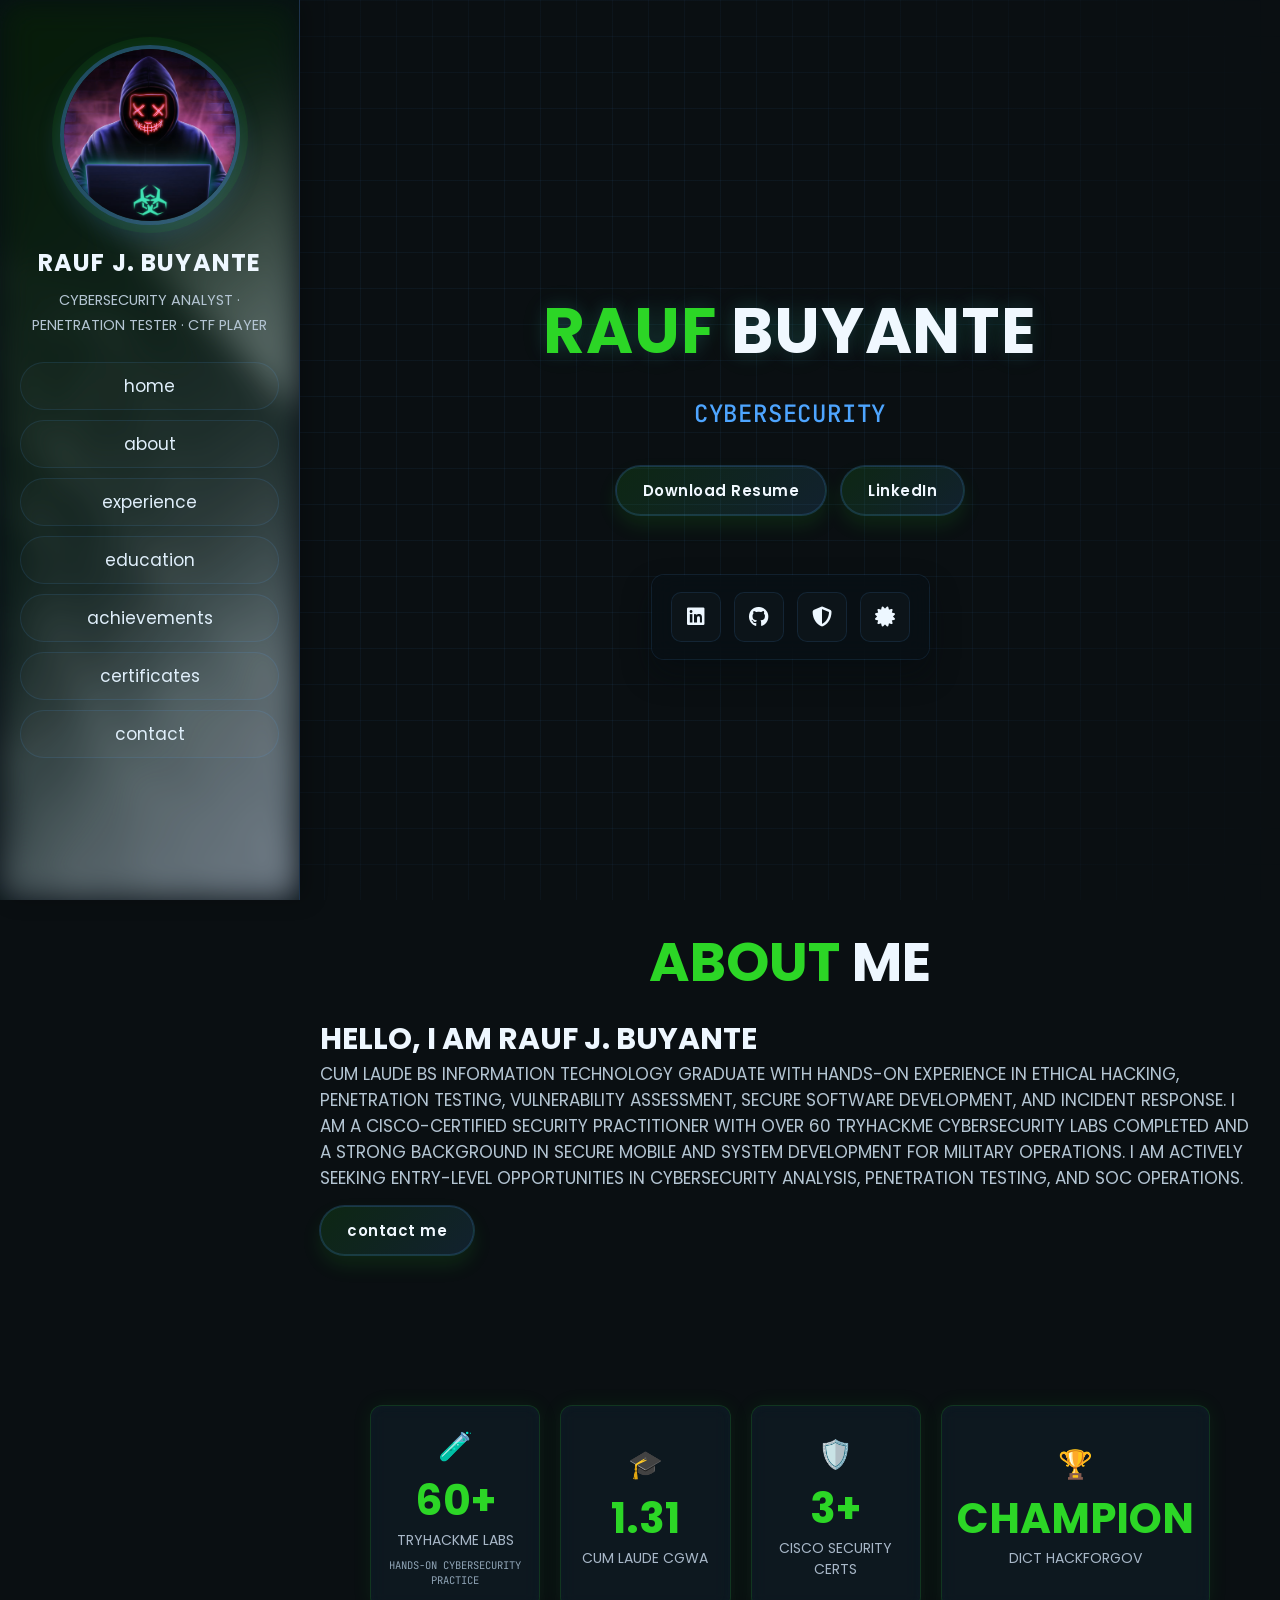
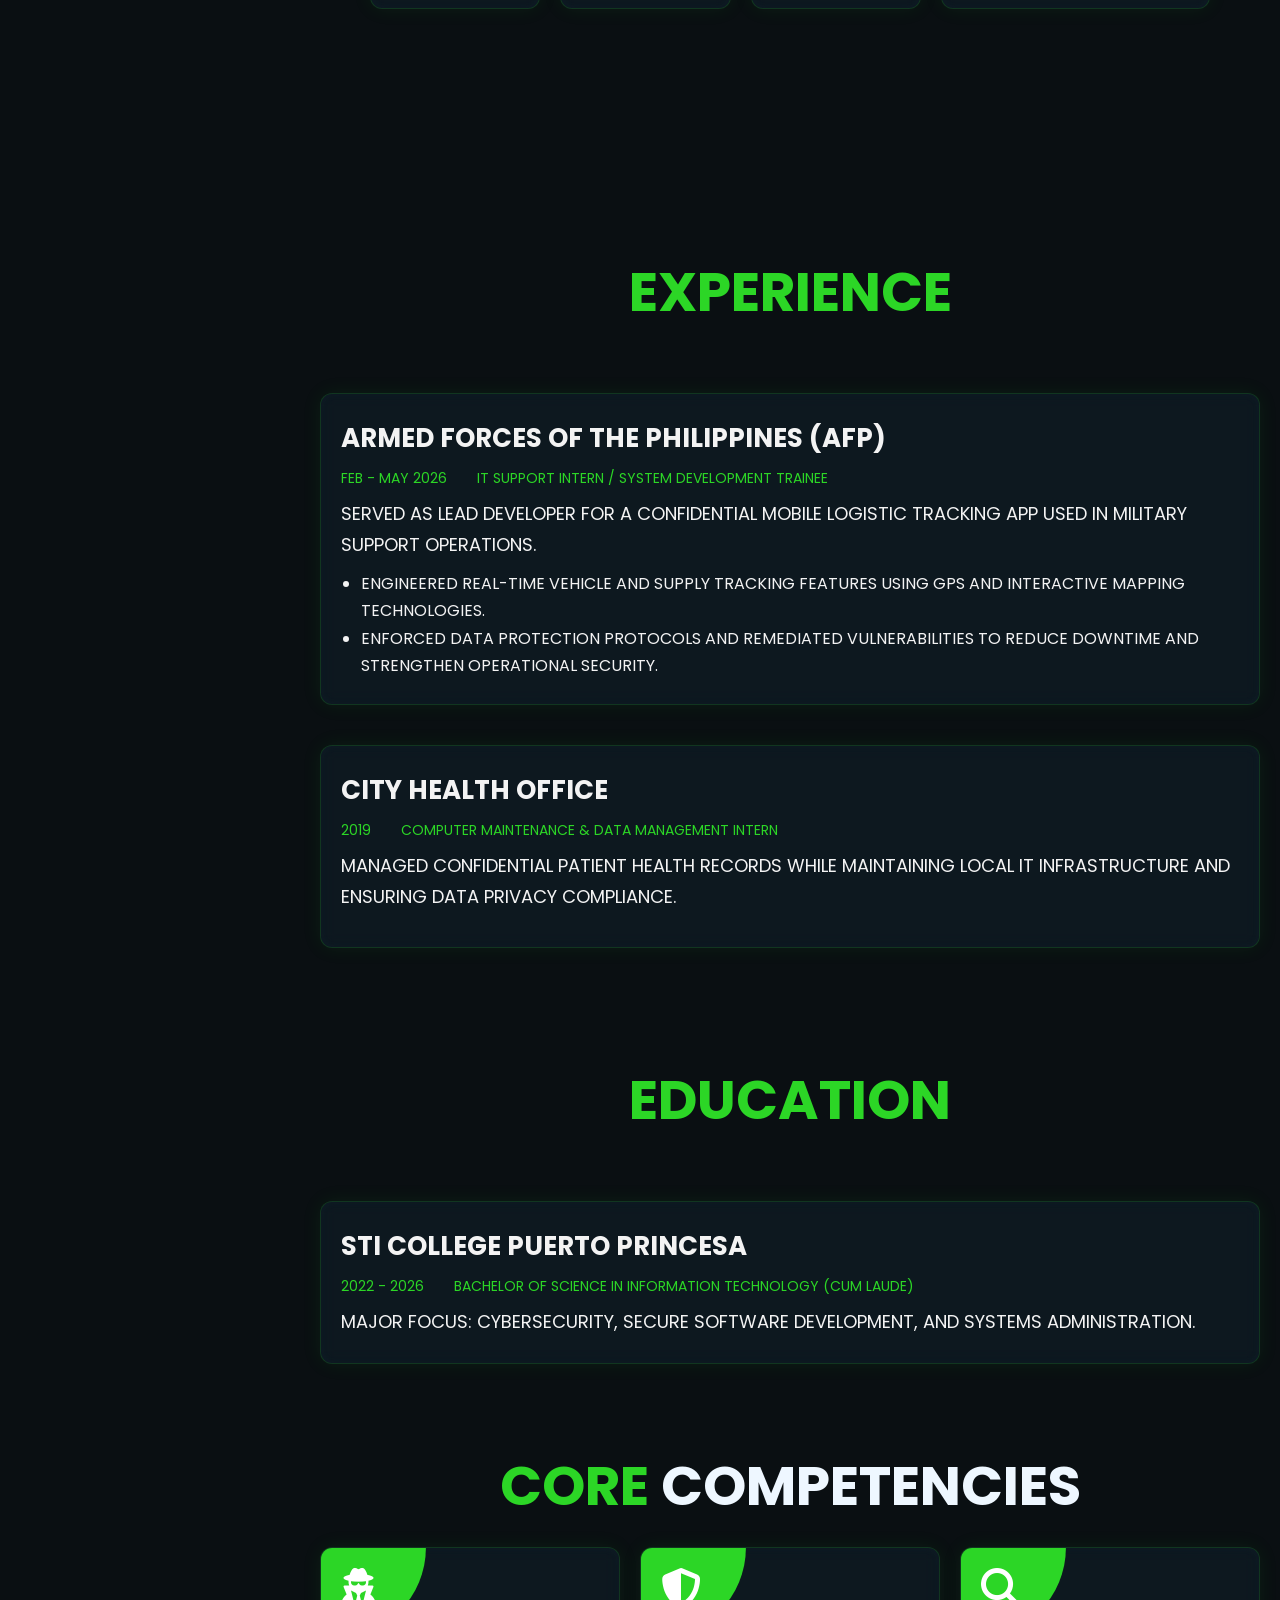
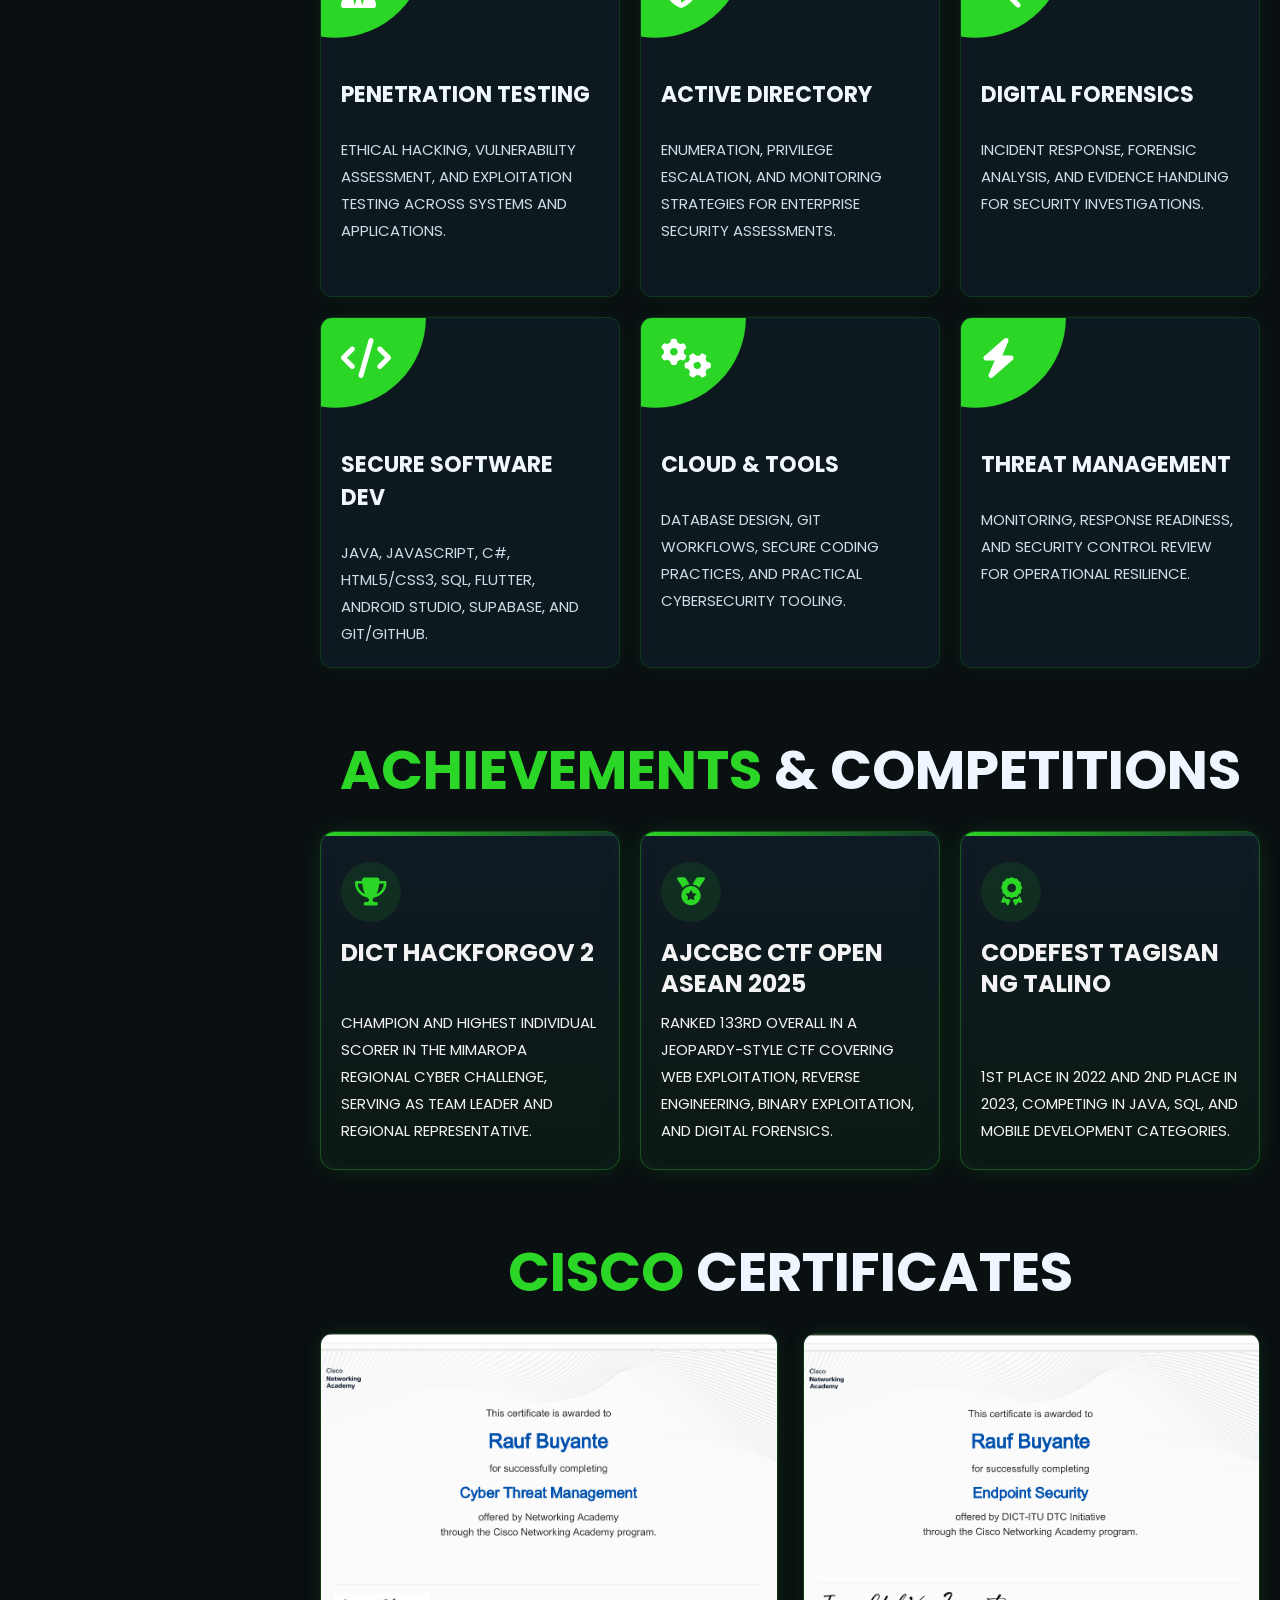
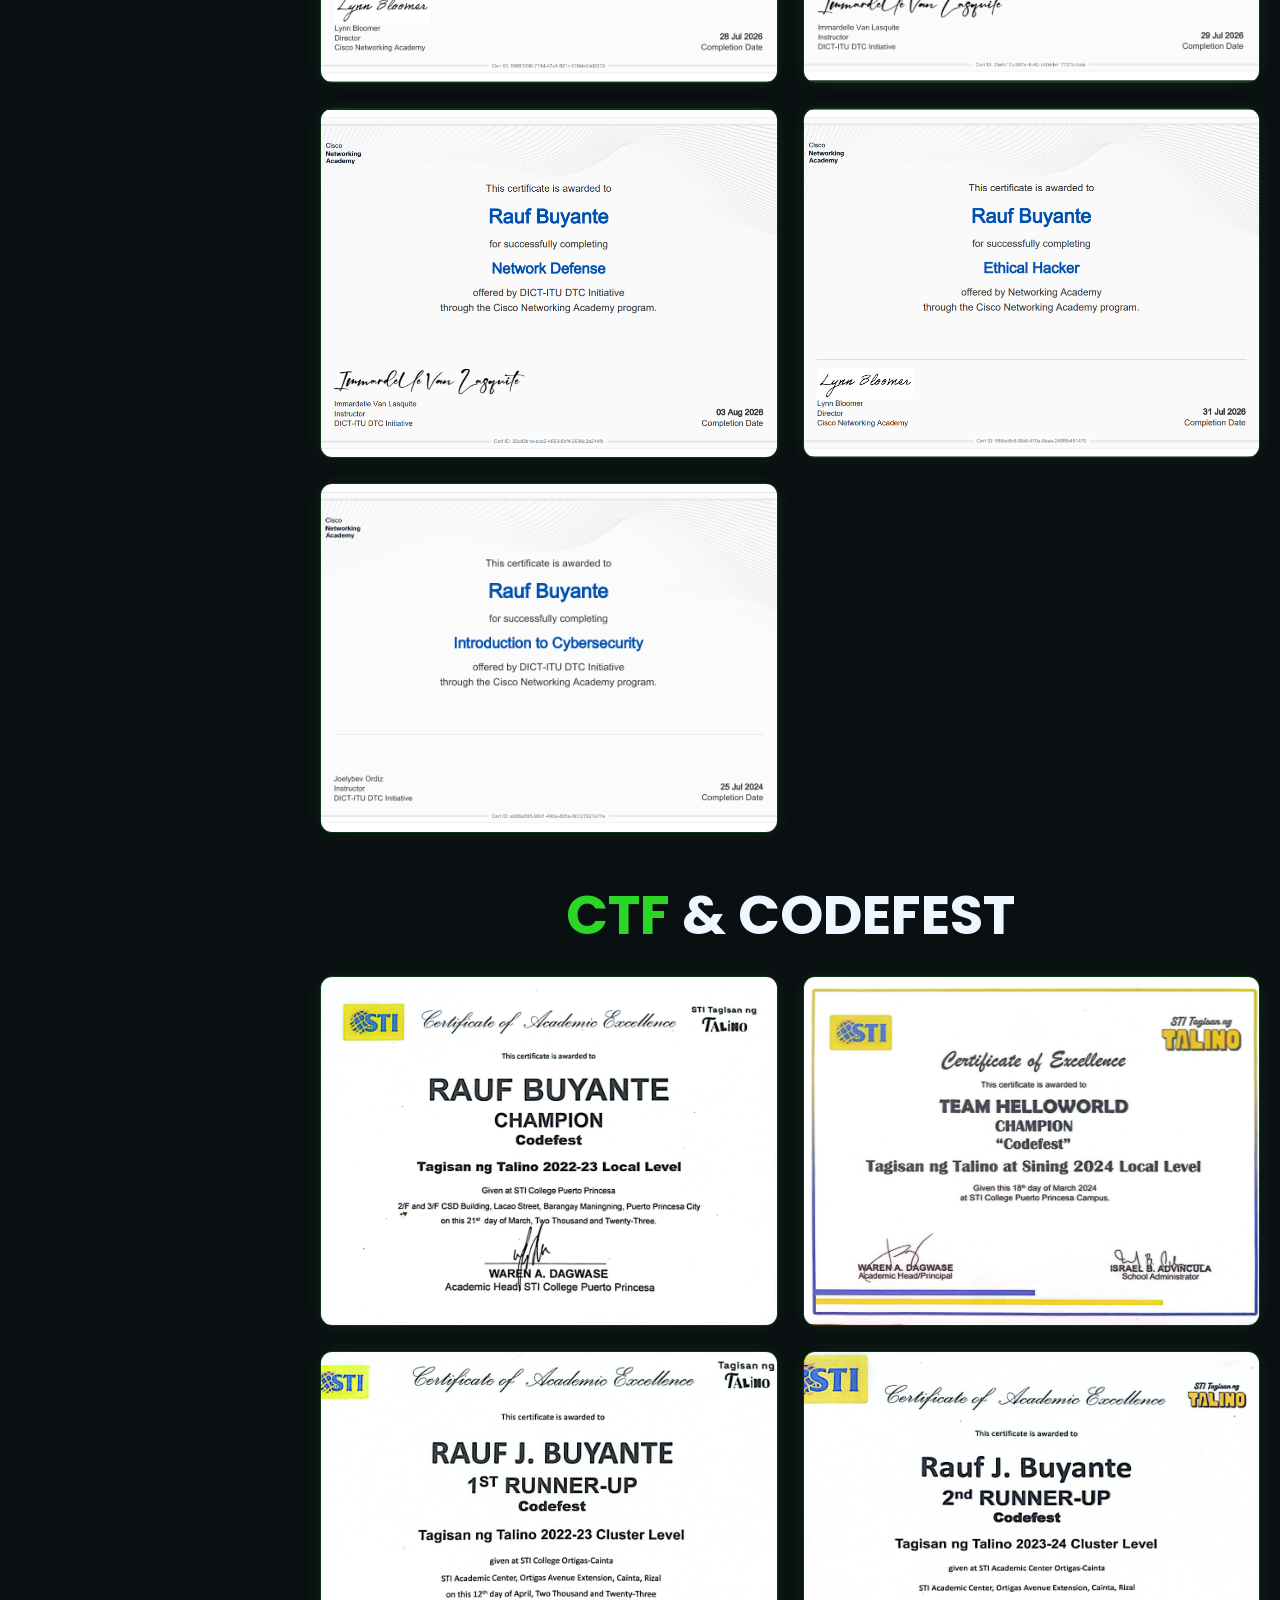
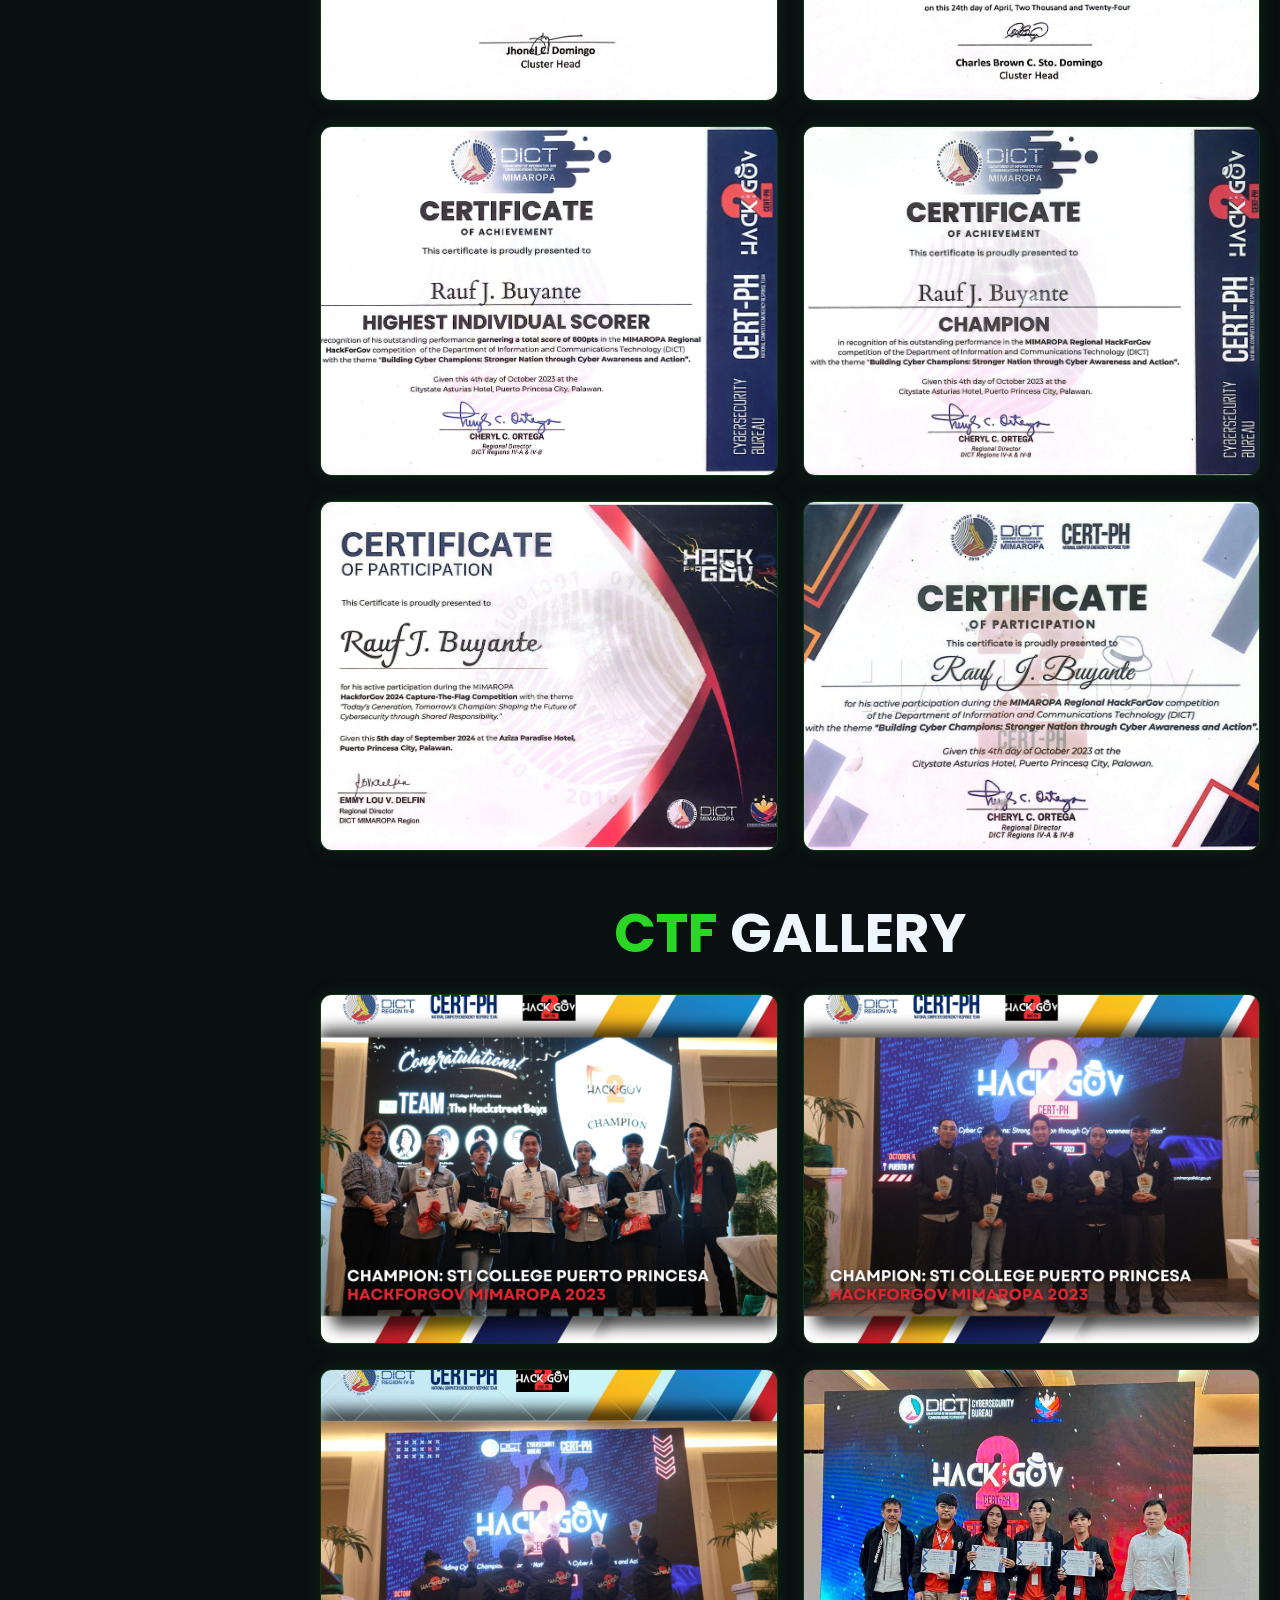
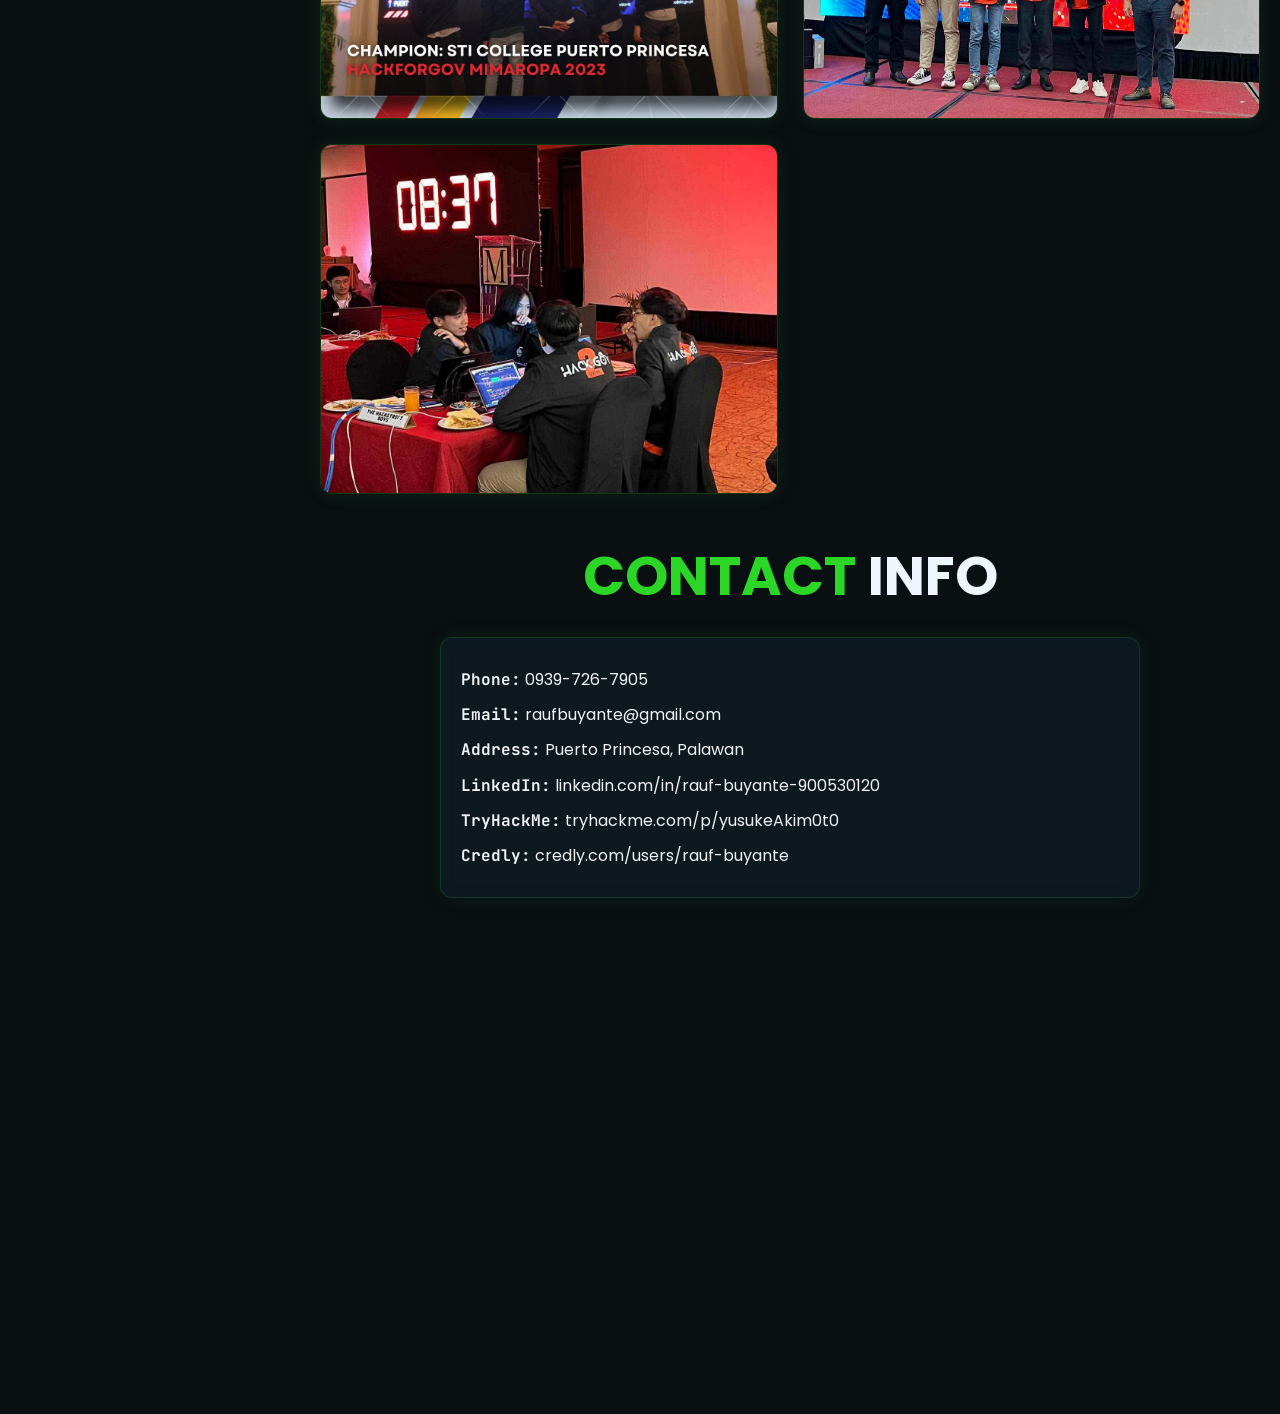
==== commit eaf6ee5f: "Update portfolio 1" ====
--- a/index.html
+++ b/index.html
@@ -17,13 +17,14 @@
         <div class="user">
             <img src="assets/profile/profile.png" alt="Rauf J. Buyante profile photo">
             <h3>RAUF J. BUYANTE</h3>
-            <p>Cybersecurity Analyst · Penetration Tester · Secure Software Developer</p>
+            <p>Cybersecurity Analyst · Penetration Tester · CTF PLAYER</p>
         </div>
 
         <nav class="navbar">
             <a href="#home">home</a>
             <a href="#about">about</a>
             <a href="#experience">experience</a>
+            <a href="#education">education</a>
             <a href="#achievements">achievements</a>
             <a href="#certificates">certificates</a>
             <a href="#contact">contact</a>
@@ -31,13 +32,11 @@
     </header>
 
     <div id="menu-btn" class="fas fa-bars"></div>
-    <div id="theme-toggler" class="fas fa-moon"></div>
 
     <section class="home" id="home">
         <div class="content">
-            <h3 class="heading"><span>Cybersecurity </span> Portfolio</h3>
+            <h3 class="heading"><span>RAUF </span> BUYANTE</h3>
             <p class="typed" data-typed-items="Cybersecurity Analyst, Penetration Tester, Secure Software Developer"></p>
-            <p class="location">Puerto Princesa, Palawan</p>
             <div class="cta-row">
                 <a href="assets/resume/Resume.pdf" class="btn" target="_blank" rel="noreferrer">Download Resume</a>
                 <a href="https://www.linkedin.com/in/rauf-buyante-900530120" class="btn" target="_blank" rel="noreferrer">LinkedIn</a>
@@ -71,59 +70,64 @@
                 <div class="box">
                     <span class="icon">🧪</span>
                     <h3>60+</h3>
-                    <p>TryHackMe labs</p>
+                    <p>TRYHACKME LABS</p>
+                    <small>HANDS-ON CYBERSECURITY PRACTICE</small>
                 </div>
                 <div class="box">
                     <span class="icon">🎓</span>
                     <h3>1.31</h3>
-                    <p>Cum Laude GPA</p>
+                    <p>CUM LAUDE CGWA</p>
                 </div>
                 <div class="box">
                     <span class="icon">🛡️</span>
                     <h3>3+</h3>
-                    <p>Security certs</p>
+                    <p>CISCO SECURITY CERTS</p>
                 </div>
                 <div class="box">
                     <span class="icon">🏆</span>
-                    <h3>Champion</h3>
-                    <p>DICT HackForGov</p>
+                    <h3>CHAMPION</h3>
+                    <p>DICT HACKFORGOV</p>
                 </div>
             </div>
         </div>
     </section>
 
     <section class="experience" id="experience">
-        <h2 class="heading"><span>experience</span> & education</h2>
+        <h1 class="heading"><span>experience</span></h1>
 
         <div class="experience__item">
-            <h3>Armed Forces of the Philippines (AFP)</h3>
+            <h3>ARMED FORCES OF THE PHILIPPINES (AFP)</h3>
             <div class="experience__dates">
-                <span>Feb - May 2026</span>
-                <span>IT Support Intern / System Development Trainee</span>
-            </div>
-            <p>Served as Lead Developer for a confidential mobile logistic tracking app used in military support operations.</p>
+                <span>FEB - MAY 2026</span>
+                <span>IT SUPPORT INTERN / SYSTEM DEVELOPMENT TRAINEE</span>
+            </div>
+            <p>SERVED AS LEAD DEVELOPER FOR A CONFIDENTIAL MOBILE LOGISTIC TRACKING APP USED IN MILITARY SUPPORT OPERATIONS.</p>
             <ul>
-                <li>Engineered real-time vehicle and supply tracking features using GPS and interactive mapping technologies.</li>
-                <li>Enforced data protection protocols and remediated vulnerabilities to reduce downtime and strengthen operational security.</li>
+                <li>ENGINEERED REAL-TIME VEHICLE AND SUPPLY TRACKING FEATURES USING GPS AND INTERACTIVE MAPPING TECHNOLOGIES.</li>
+                <li>ENFORCED DATA PROTECTION PROTOCOLS AND REMEDIATED VULNERABILITIES TO REDUCE DOWNTIME AND STRENGTHEN OPERATIONAL SECURITY.</li>
             </ul>
         </div>
 
         <div class="experience__item">
-            <h3>City Health Office</h3>
+            <h3>CITY HEALTH OFFICE</h3>
             <div class="experience__dates">
                 <span>2019</span>
-                <span>Computer Maintenance & Data Management Intern</span>
-            </div>
-            <p>Managed confidential patient health records while maintaining local IT infrastructure and ensuring data privacy compliance.</p>
-        </div>
+                <span>COMPUTER MAINTENANCE & DATA MANAGEMENT INTERN</span>
+            </div>
+            <p>MANAGED CONFIDENTIAL PATIENT HEALTH RECORDS WHILE MAINTAINING LOCAL IT INFRASTRUCTURE AND ENSURING DATA PRIVACY COMPLIANCE.</p>
+        </div>
+    </section>
+
+    <section class="education" id="education">
+        <h1 class="heading"><span>education</span></h1>
 
         <div class="education__item">
-            <h3>STI College Puerto Princesa</h3>
+            <h3>STI COLLEGE PUERTO PRINCESA</h3>
             <div class="education__dates">
                 <span>2022 - 2026</span>
-                <span>Bachelor of Science in Information Technology (Cum Laude)</span>
-            </div>
-            <p>Major focus: cybersecurity, secure software development, and systems administration.</p>
+                <span>BACHELOR OF SCIENCE IN INFORMATION TECHNOLOGY (CUM LAUDE)</span>
+            </div>
+            <p>MAJOR FOCUS: CYBERSECURITY, SECURE SOFTWARE DEVELOPMENT, AND SYSTEMS ADMINISTRATION.</p>
         </div>
     </section>
 
@@ -215,35 +219,35 @@
         <div class="box-container">
             <div class="box">
                 <img src="assets/certificates/codefest/img5.jpg" alt="Codefest certificate">
-                <div class="content"><h3>Codefest Competition</h3></div>
+                <div class="content"><h3>Competition</h3></div>
             </div>
             <div class="box">
                 <img src="assets/certificates/codefest/img14.jpg" alt="Codefest certificate">
-                <div class="content"><h3>Codefest Competition</h3></div>
+                <div class="content"><h3>Competition</h3></div>
             </div>
             <div class="box">
                 <img src="assets/certificates/codefest/img20.jpg" alt="Codefest certificate">
-                <div class="content"><h3>Codefest Competition</h3></div>
+                <div class="content"><h3>Competition</h3></div>
             </div>
             <div class="box">
                 <img src="assets/certificates/codefest/img26.jpg" alt="Codefest certificate">
-                <div class="content"><h3>Codefest Competition</h3></div>
+                <div class="content"><h3>Competition</h3></div>
             </div>
             <div class="box">
                 <img src="assets/certificates/codefest/img32.jpg" alt="Codefest certificate">
-                <div class="content"><h3>Codefest Competition</h3></div>
+                <div class="content"><h3>Competition</h3></div>
             </div>
             <div class="box">
                 <img src="assets/certificates/codefest/img38.jpg" alt="Codefest certificate">
-                <div class="content"><h3>Codefest Competition</h3></div>
+                <div class="content"><h3>Competition</h3></div>
             </div>
             <div class="box">
                 <img src="assets/certificates/codefest/img44.jpg" alt="Codefest certificate">
-                <div class="content"><h3>Codefest Competition</h3></div>
+                <div class="content"><h3>Competition</h3></div>
             </div>
             <div class="box">
                 <img src="assets/certificates/codefest/img50.jpg" alt="Codefest certificate">
-                <div class="content"><h3>Codefest Competition</h3></div>
+                <div class="content"><h3>Competition</h3></div>
             </div>
         </div>
     </section>
@@ -257,19 +261,19 @@
             </div>
             <div class="box">
                 <img src="assets/gallery/ctf/2.jpg" alt="CTF competition photo">
-                <div class="content"><h3>Competition</h3></div>
+                <div class="content"><h3>CHAMPIONS</h3></div>
             </div>
             <div class="box">
                 <img src="assets/gallery/ctf/484939621_673978541952478_5380222747034956473_n.jpg" alt="CTF event photo">
-                <div class="content"><h3>Event Highlight</h3></div>
+                <div class="content"><h3>HIGHLIGHTS</h3></div>
             </div>
             <div class="box">
                 <img src="assets/gallery/ctf/new1.jpg" alt="CTF moment">
-                <div class="content"><h3>CTF Moment</h3></div>
+                <div class="content"><h3>NATIONAL FINALIST</h3></div>
             </div>
             <div class="box">
                 <img src="assets/gallery/ctf/new2.jpg" alt="CTF memory">
-                <div class="content"><h3>CTF Memory</h3></div>
+                <div class="content"><h3>NATIONAL FINALIST</h3></div>
             </div>
         </div>
     </section>
@@ -279,7 +283,7 @@
         <div class="contact-details">
             <p><strong>Phone:</strong> <a href="tel:+639397267905">0939-726-7905</a></p>
             <p><strong>Email:</strong> <a href="mailto:raufbuyante@gmail.com">raufbuyante@gmail.com</a></p>
-            <p><strong>Location:</strong> Puerto Princesa, Palawan</p>
+            <p><strong>Address:</strong> Puerto Princesa, Palawan</p>
             <p><strong>LinkedIn:</strong> <a href="https://www.linkedin.com/in/rauf-buyante-900530120" target="_blank" rel="noreferrer">linkedin.com/in/rauf-buyante-900530120</a></p>
             <p><strong>TryHackMe:</strong> <a href="https://tryhackme.com/p/yusukeAkim0t0" target="_blank" rel="noreferrer">tryhackme.com/p/yusukeAkim0t0</a></p>
             <p><strong>Credly:</strong> <a href="https://www.credly.com/users/rauf-buyante" target="_blank" rel="noreferrer">credly.com/users/rauf-buyante</a></p>
--- a/css/style.css
+++ b/css/style.css
@@ -1,10 +1,10 @@
-@import url("https://fonts.googleapis.com/css2?family=Poppins:wght@100;200;300;400;500;600;700&display=swap");
+@import url("https://fonts.googleapis.com/css2?family=JetBrains+Mono:wght@400;500;600;700&family=Poppins:wght@400;500;600;700&display=swap");
 
 :root {
   --green: #2cd626;
   --green-soft: rgba(44, 214, 38, 0.17);
   --blue: #4ea5ff;
-  --black: #050b10;
+  --black: #eef7ff;
   --bg-color: #071016;
   --panel: rgba(14, 22, 30, 0.88);
   --panel-strong: rgba(10, 16, 22, 0.96);
@@ -20,7 +20,7 @@
   padding: 0;
   box-sizing: border-box;
   text-decoration: none;
-  text-transform: capitalize;
+  text-transform: uppercase;
   transition: 0.2s linear;
 }
 
@@ -399,13 +399,6 @@
   font-weight: 500;
 }
 
-.home .content .location {
-  margin-top: 0.8rem;
-  font-size: 1.7rem;
-  color: var(--light-color);
-  letter-spacing: 0.12rem;
-  text-transform: none;
-}
 
 .home .content .cta-row {
   display: flex;
@@ -1127,3 +1120,73 @@
   font-size: 1.8rem;
   color: var(--light-color);
 }
+
+
+/* FINAL OVERRIDES */
+body,
+button,
+input,
+textarea {
+  font-family: "Poppins", sans-serif;
+  text-transform: uppercase;
+}
+
+.home .content p.typed,
+.experience__dates,
+.education__dates,
+.contact-details strong {
+  font-family: "JetBrains Mono", monospace;
+}
+
+/* CONTACT INFO AND LINKS KEEP NORMAL CASING */
+.contact-details,
+.contact-details *,
+a,
+a * {
+  text-transform: none;
+}
+
+/* ALWAYS DARK MODE */
+html,
+body {
+  background: var(--bg-color);
+  color: var(--black);
+}
+
+body.active {
+  --black: #eef7ff;
+  --light-color: #b4c5d3;
+  --bg-color: #071016;
+  --border: 0.1rem solid rgba(102, 162, 255, 0.24);
+  --box-shadow: 0 1.5rem 3rem rgba(5, 11, 16, 0.45);
+  --box-shadow-inset: inset 0 0 0 1px rgba(78, 165, 255, 0.18);
+}
+
+/* TRYHACKME STAT DESCRIPTION */
+.about .row .box-container .box small {
+  display: block;
+  margin-top: 0.7rem;
+  font-size: 1.05rem;
+  line-height: 1.4;
+  color: #8fa4b5;
+  font-family: "JetBrains Mono", monospace;
+  text-transform: uppercase;
+}
+
+/* THEME TOGGLE REMOVED / DISABLED */
+#theme-toggler {
+  display: none !important;
+}
+
+/* SEPARATE EXPERIENCE / EDUCATION */
+.experience,
+.education {
+  min-height: auto;
+  padding-top: 2rem;
+  padding-bottom: 4rem;
+}
+
+.experience .heading,
+.education .heading {
+  margin-bottom: 2rem;
+}
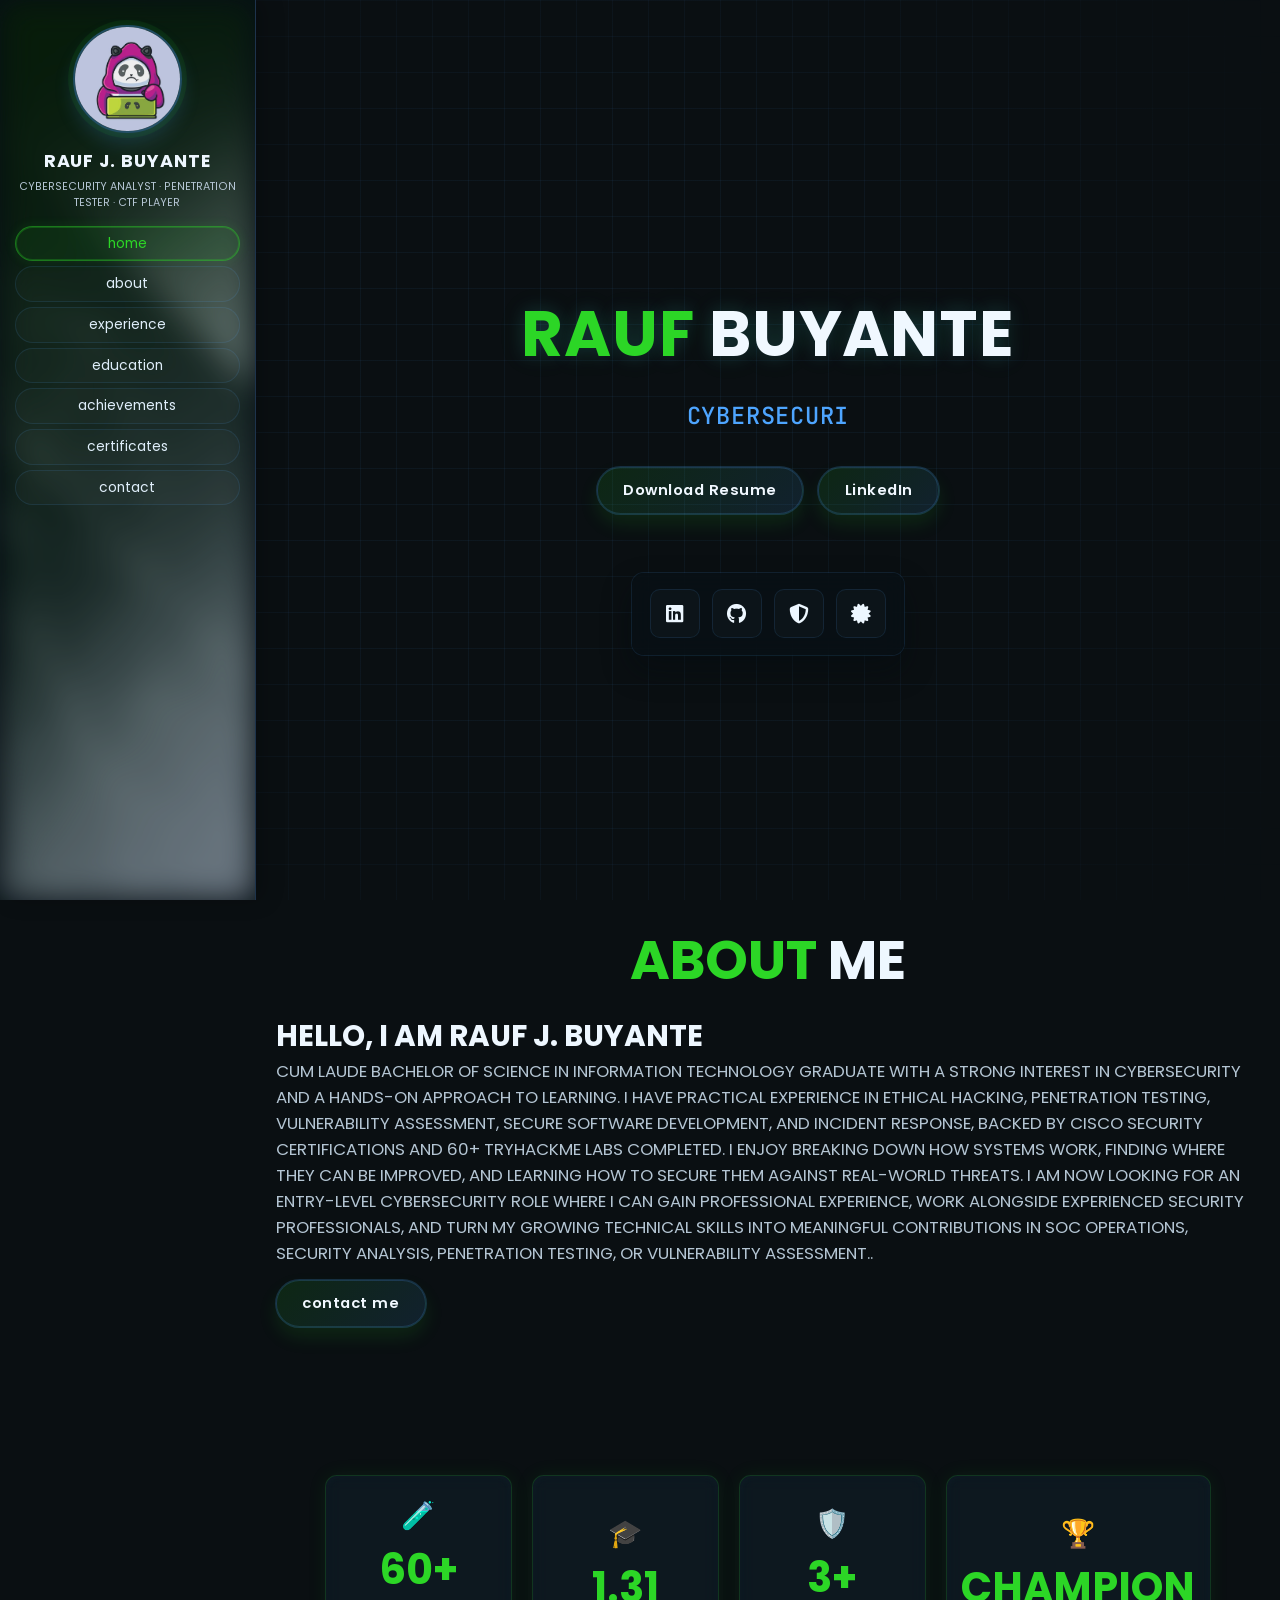
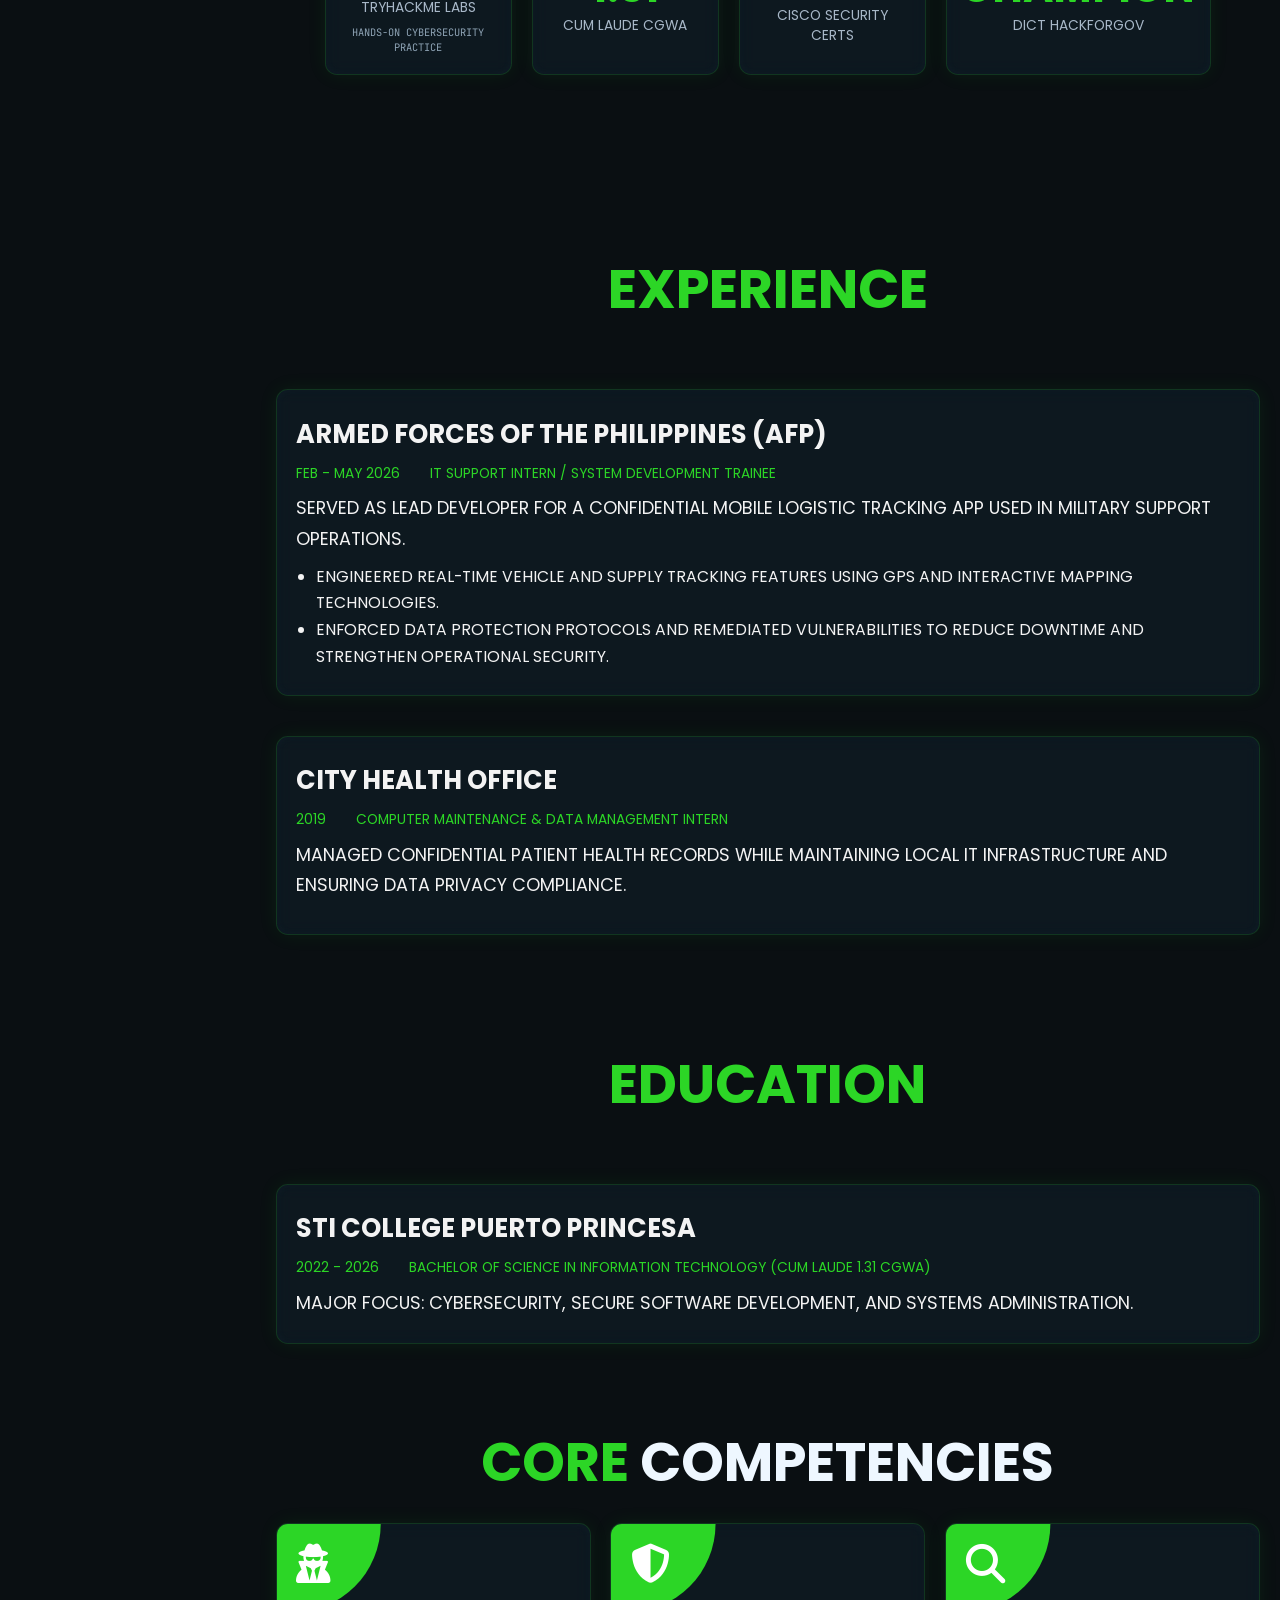
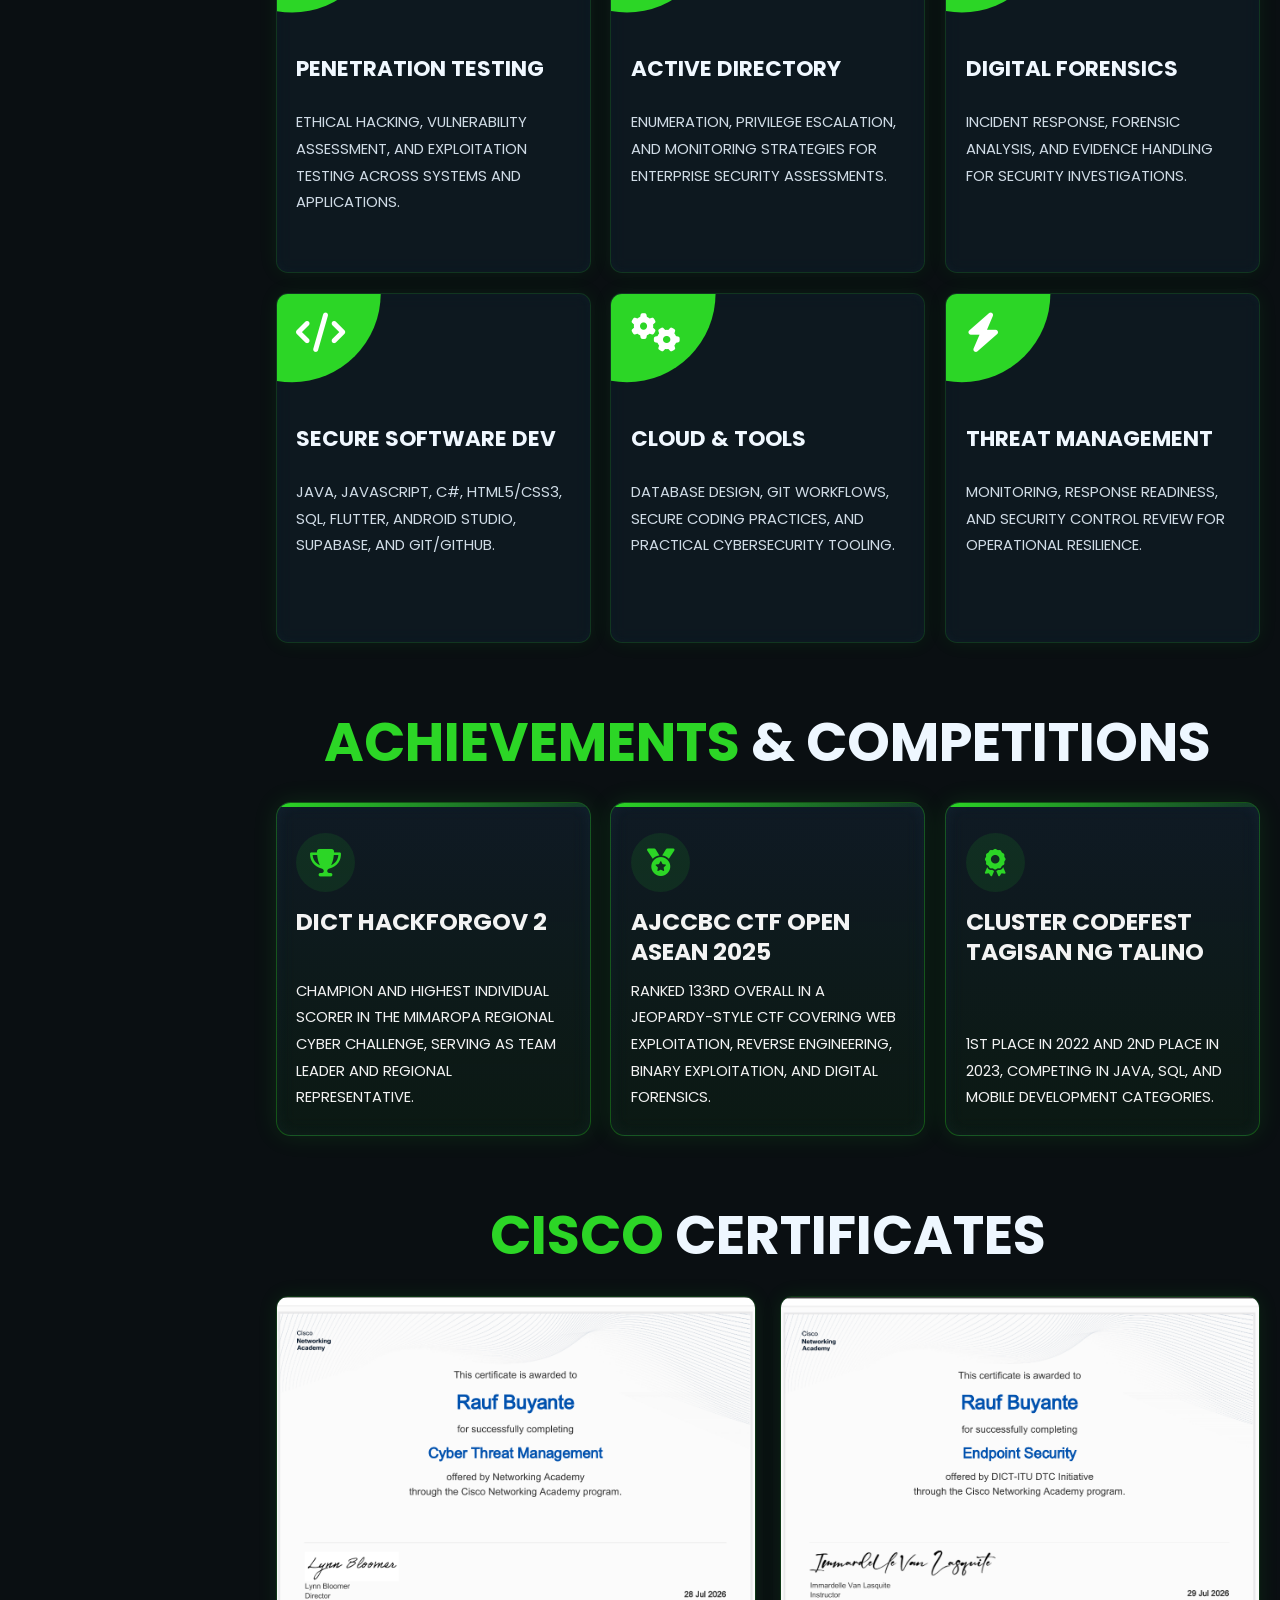
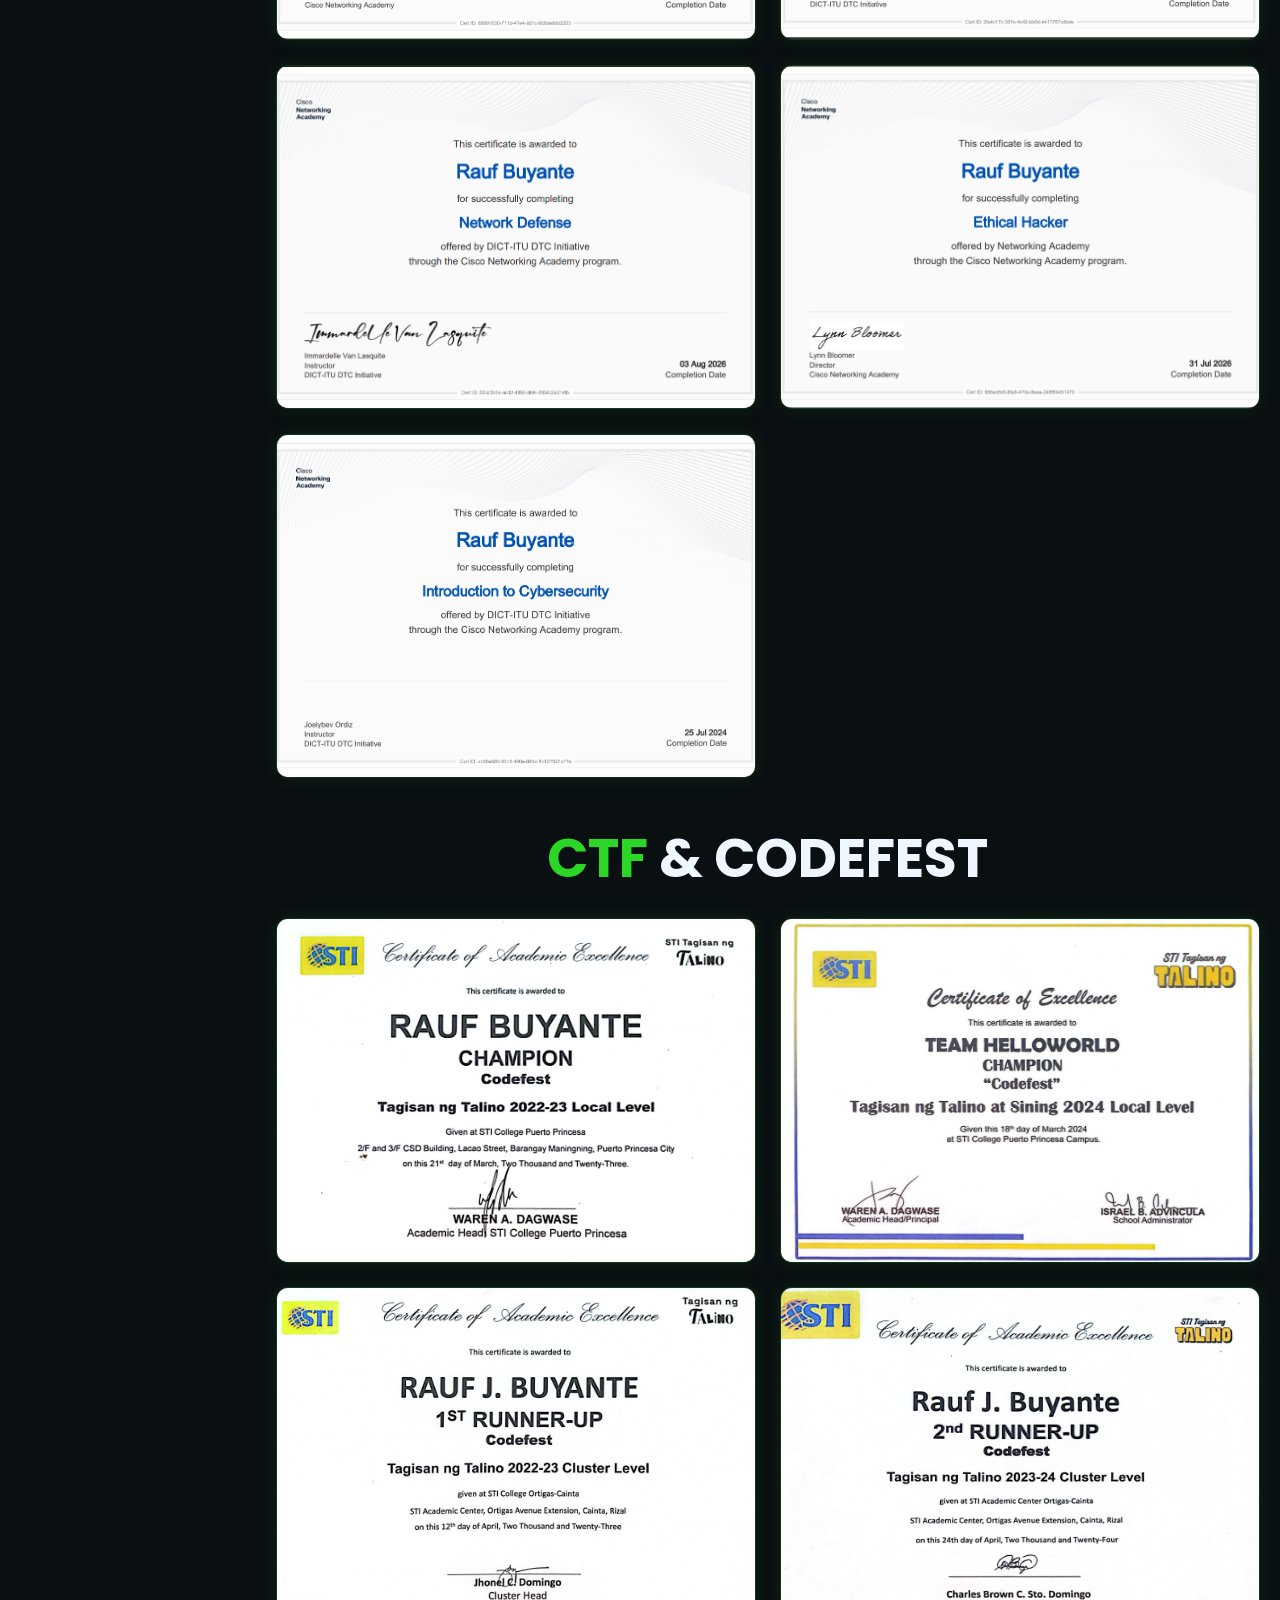
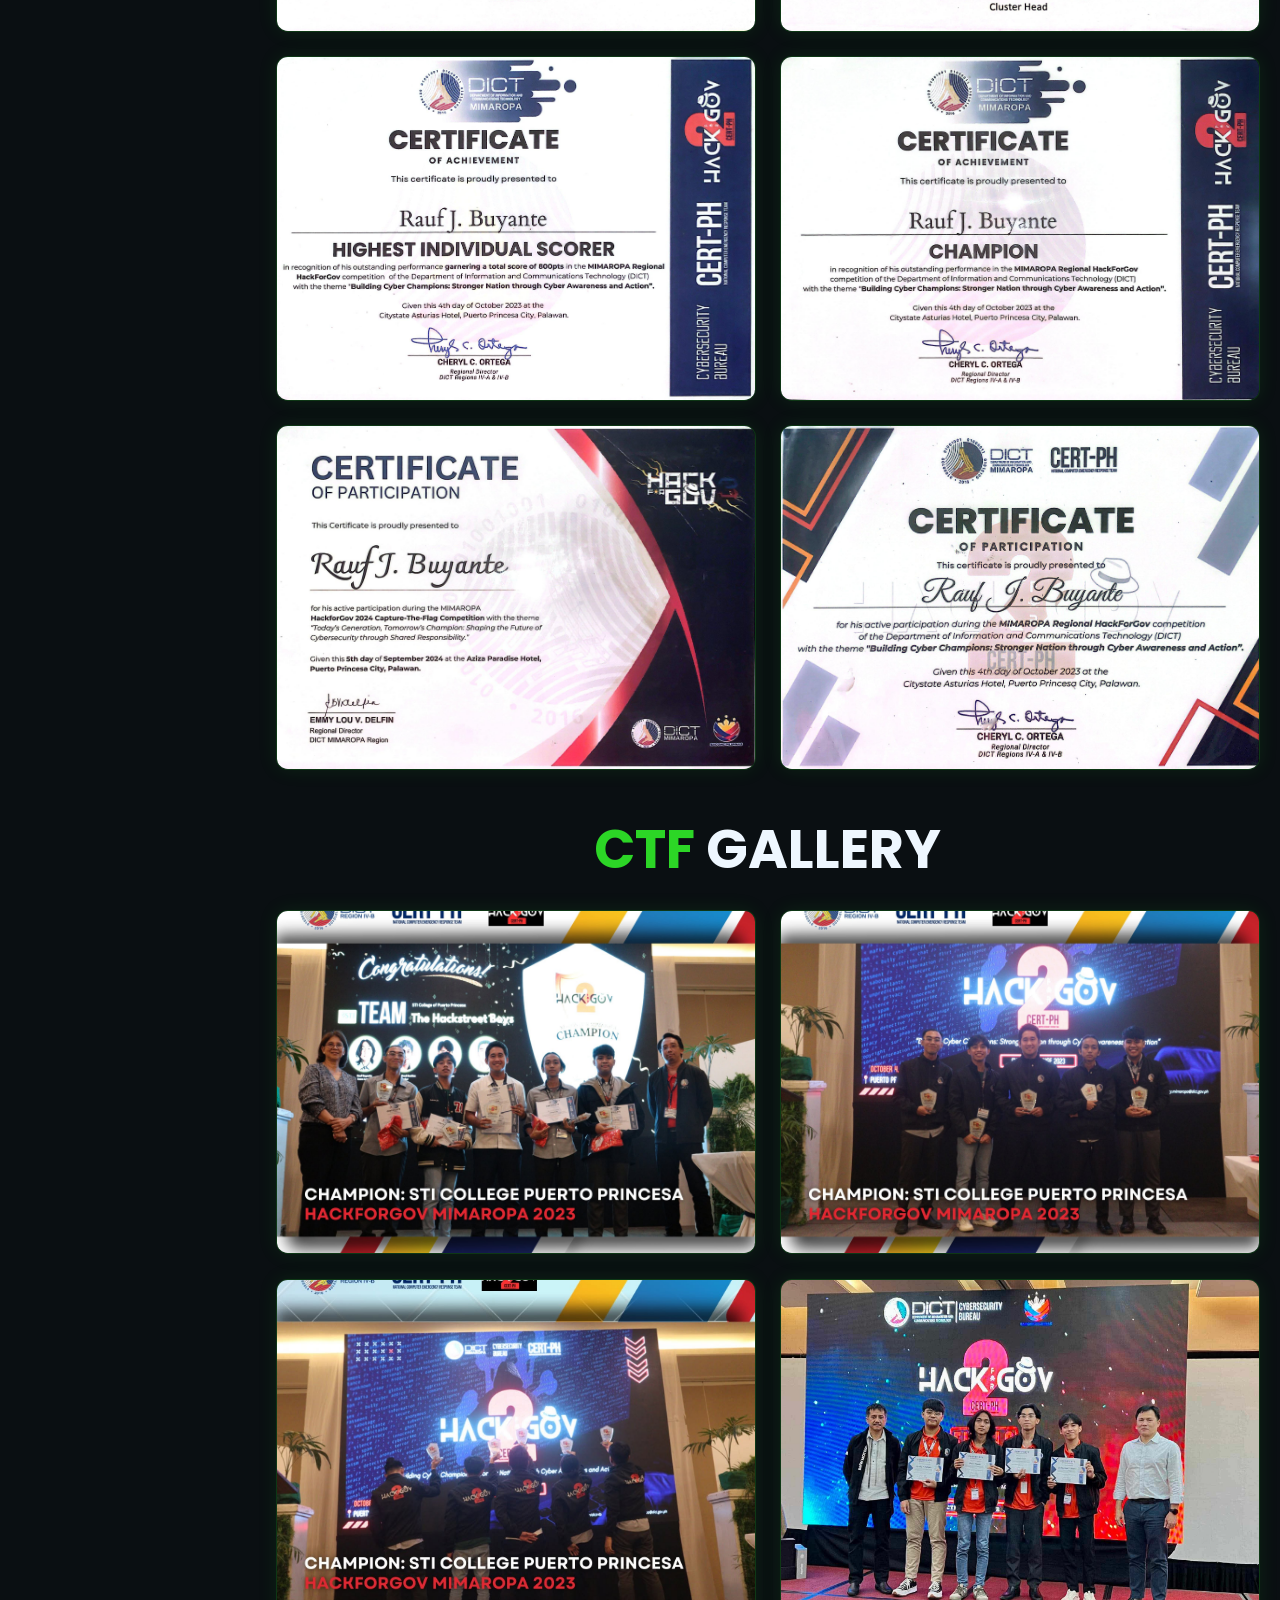
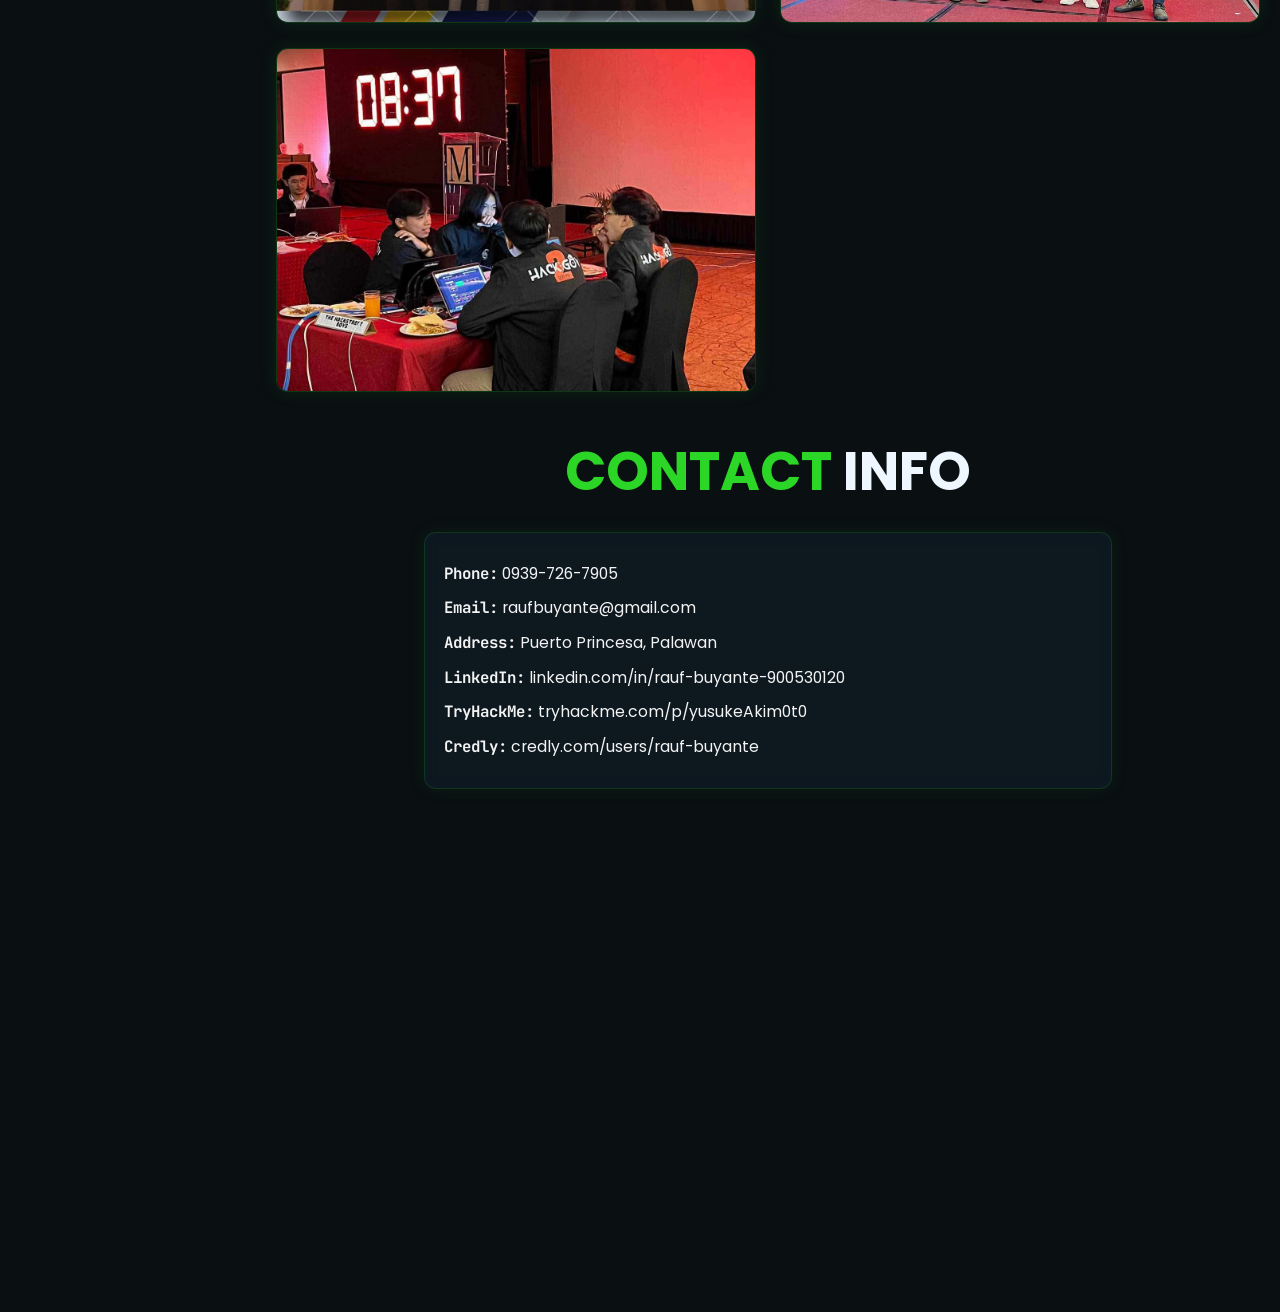
==== commit 0585d319: "Update portfolio 4" ====
--- a/index.html
+++ b/index.html
@@ -6,7 +6,7 @@
     <meta http-equiv="X-UA-Compatible" content="IE=edge">
     <meta name="viewport" content="width=device-width, initial-scale=1.0">
     <title>Rauf J. Buyante | Cybersecurity Portfolio</title>
-    <link rel="icon" href="image/Icon-Browser.jpg" type="image/gif">
+    <link rel="icon" href="image/icon-browser.png" type="image/gif">
     <link rel="stylesheet" href="https://cdnjs.cloudflare.com/ajax/libs/font-awesome/6.5.2/css/all.min.css">
     <link rel="stylesheet" href="css/style.css">
 </head>
@@ -56,11 +56,7 @@
         <div class="content">
             <h3 class="head">Hello, I am <span>Rauf J. Buyante</span></h3>
             <p class="info">
-                Cum Laude BS Information Technology graduate with hands-on experience in ethical hacking, penetration testing,
-                vulnerability assessment, secure software development, and incident response. I am a Cisco-certified security practitioner
-                with over 60 TryHackMe cybersecurity labs completed and a strong background in secure mobile and system development for
-                military operations. I am actively seeking entry-level opportunities in cybersecurity analysis, penetration testing,
-                and SOC operations.
+                Cum Laude Bachelor of Science in Information Technology graduate with a strong interest in cybersecurity and a hands-on approach to learning. I have practical experience in ethical hacking, penetration testing, vulnerability assessment, secure software development, and incident response, backed by Cisco security certifications and 60+ TryHackMe labs completed. I enjoy breaking down how systems work, finding where they can be improved, and learning how to secure them against real-world threats. I am now looking for an entry-level cybersecurity role where I can gain professional experience, work alongside experienced security professionals, and turn my growing technical skills into meaningful contributions in SOC operations, security analysis, penetration testing, or vulnerability assessment..
             </p>
             <a href="#contact" class="btn">contact me</a>
         </div>
@@ -125,7 +121,7 @@
             <h3>STI COLLEGE PUERTO PRINCESA</h3>
             <div class="education__dates">
                 <span>2022 - 2026</span>
-                <span>BACHELOR OF SCIENCE IN INFORMATION TECHNOLOGY (CUM LAUDE)</span>
+                <span>BACHELOR OF SCIENCE IN INFORMATION TECHNOLOGY (CUM LAUDE 1.31 CGWA)</span>
             </div>
             <p>MAJOR FOCUS: CYBERSECURITY, SECURE SOFTWARE DEVELOPMENT, AND SYSTEMS ADMINISTRATION.</p>
         </div>
@@ -182,7 +178,7 @@
             </div>
             <div class="box">
                 <i class="fa-solid fa-award"></i>
-                <h3>Codefest Tagisan ng Talino</h3>
+                <h3>Cluster Codefest Tagisan ng Talino</h3>
                 <p>1st place in 2022 and 2nd place in 2023, competing in Java, SQL, and mobile development categories.</p>
             </div>
         </div>
--- a/css/style.css
+++ b/css/style.css
@@ -46,7 +46,7 @@
 }
 
 html {
-  font-size: 62.5%;
+  font-size: 61.5%;
   overflow-x: hidden;
   scroll-behavior: smooth;
 }
@@ -56,7 +56,7 @@
     radial-gradient(circle at top left, rgba(78, 165, 255, 0.18), transparent 30%),
     radial-gradient(circle at bottom right, rgba(44, 214, 38, 0.14), transparent 28%),
     var(--bg-color);
-  padding-left: 30rem;
+  padding-left: 26rem;
   color: var(--black);
 }
 
@@ -166,58 +166,75 @@
   top: 0;
   left: 0;
   z-index: 999;
-  width: 30rem;
+  width: 26rem;
   border-right: var(--border);
   height: 100%;
-  padding: 2.5rem 2rem;
+  padding: 1.5rem 1.5rem;
   text-align: center;
-  overflow: hidden;
+  overflow-y: auto;
+  overflow-x: hidden;
   background: rgba(7, 16, 22, 0.9);
   backdrop-filter: blur(18px);
   box-shadow: 0.8rem 0 2rem rgba(0, 0, 0, 0.2);
+  scrollbar-width: thin;
+  scrollbar-color: rgba(44, 214, 38, 0.3) transparent;
+}
+
+.header::-webkit-scrollbar {
+  width: 0.4rem;
+}
+
+.header::-webkit-scrollbar-track {
+  background: transparent;
+}
+
+.header::-webkit-scrollbar-thumb {
+  background: rgba(44, 214, 38, 0.3);
+  border-radius: 1rem;
 }
 
 .header .user {
-  padding-top: 1rem;
+  padding-top: 0.5rem;
 }
 
 .header .user img {
-  margin: 1rem 0 1.5rem;
-  border: 0.4rem solid rgba(78, 165, 255, 0.35);
+  margin: 0.5rem 0 1rem;
+  border: 0.3rem solid rgba(78, 165, 255, 0.35);
   border-radius: 50%;
-  height: 18rem;
-  width: 18rem;
+  height: 11rem;
+  width: 11rem;
   object-fit: cover;
-  box-shadow: 0 0 0 0.8rem rgba(44, 214, 38, 0.08), 0 1.2rem 2.5rem rgba(78, 165, 255, 0.18);
+  box-shadow: 0 0 0 0.5rem rgba(44, 214, 38, 0.08), 0 1rem 2rem rgba(78, 165, 255, 0.18);
 }
 
 .header .user h3 {
   color: #eef7ff;
-  font-size: 2.4rem;
-  letter-spacing: 0.12rem;
+  font-size: 1.8rem;
+  letter-spacing: 0.1rem;
 }
 
 .header .user p {
   color: var(--light-color);
-  font-size: 1.45rem;
-  line-height: 1.7;
-  margin-top: 0.8rem;
+  font-size: 1.1rem;
+  line-height: 1.5;
+  margin-top: 0.5rem;
 }
 
 .header .navbar {
-  padding-top: 1.5rem;
+  padding-top: 1rem;
 }
 
 .header .navbar a {
   display: block;
-  margin: 1rem 0;
-  padding: 1rem 1.2rem;
+  margin: 0.5rem 0;
+  padding: 0.7rem 1rem;
   border-radius: 999px;
-  font-size: 1.7rem;
+  font-size: 1.4rem;
   color: #dfeefa;
   background: rgba(255, 255, 255, 0.02);
   border: 1px solid rgba(78, 165, 255, 0.12);
   transition: all 0.25s ease;
+  cursor: pointer;
 }
 
 .header .navbar a:hover {
@@ -225,6 +242,13 @@
   border-color: rgba(44, 214, 38, 0.35);
   transform: translateX(0.3rem);
   box-shadow: inset 0 0 0 1px rgba(44, 214, 38, 0.2);
+}
+
+.header .navbar a.active {
+  color: var(--green);
+  border-color: rgba(44, 214, 38, 0.45);
+  background: rgba(44, 214, 38, 0.08);
+  box-shadow: inset 0 0 0 1px rgba(44, 214, 38, 0.25), 0 0 1.2rem rgba(44, 214, 38, 0.12);
 }
 
 #menu-btn {
@@ -949,6 +973,7 @@
 
   .header {
     left: -110%;
+    width: 28rem;
   }
 
   .header.active {
@@ -969,6 +994,16 @@
   .header {
     width: 100%;
     border-right: 0;
+  }
+
+  .header .user img {
+    height: 10rem;
+    width: 10rem;
+  }
+
+  .header .navbar a {
+    font-size: 1.5rem;
+    padding: 0.8rem 1rem;
   }
 }
 
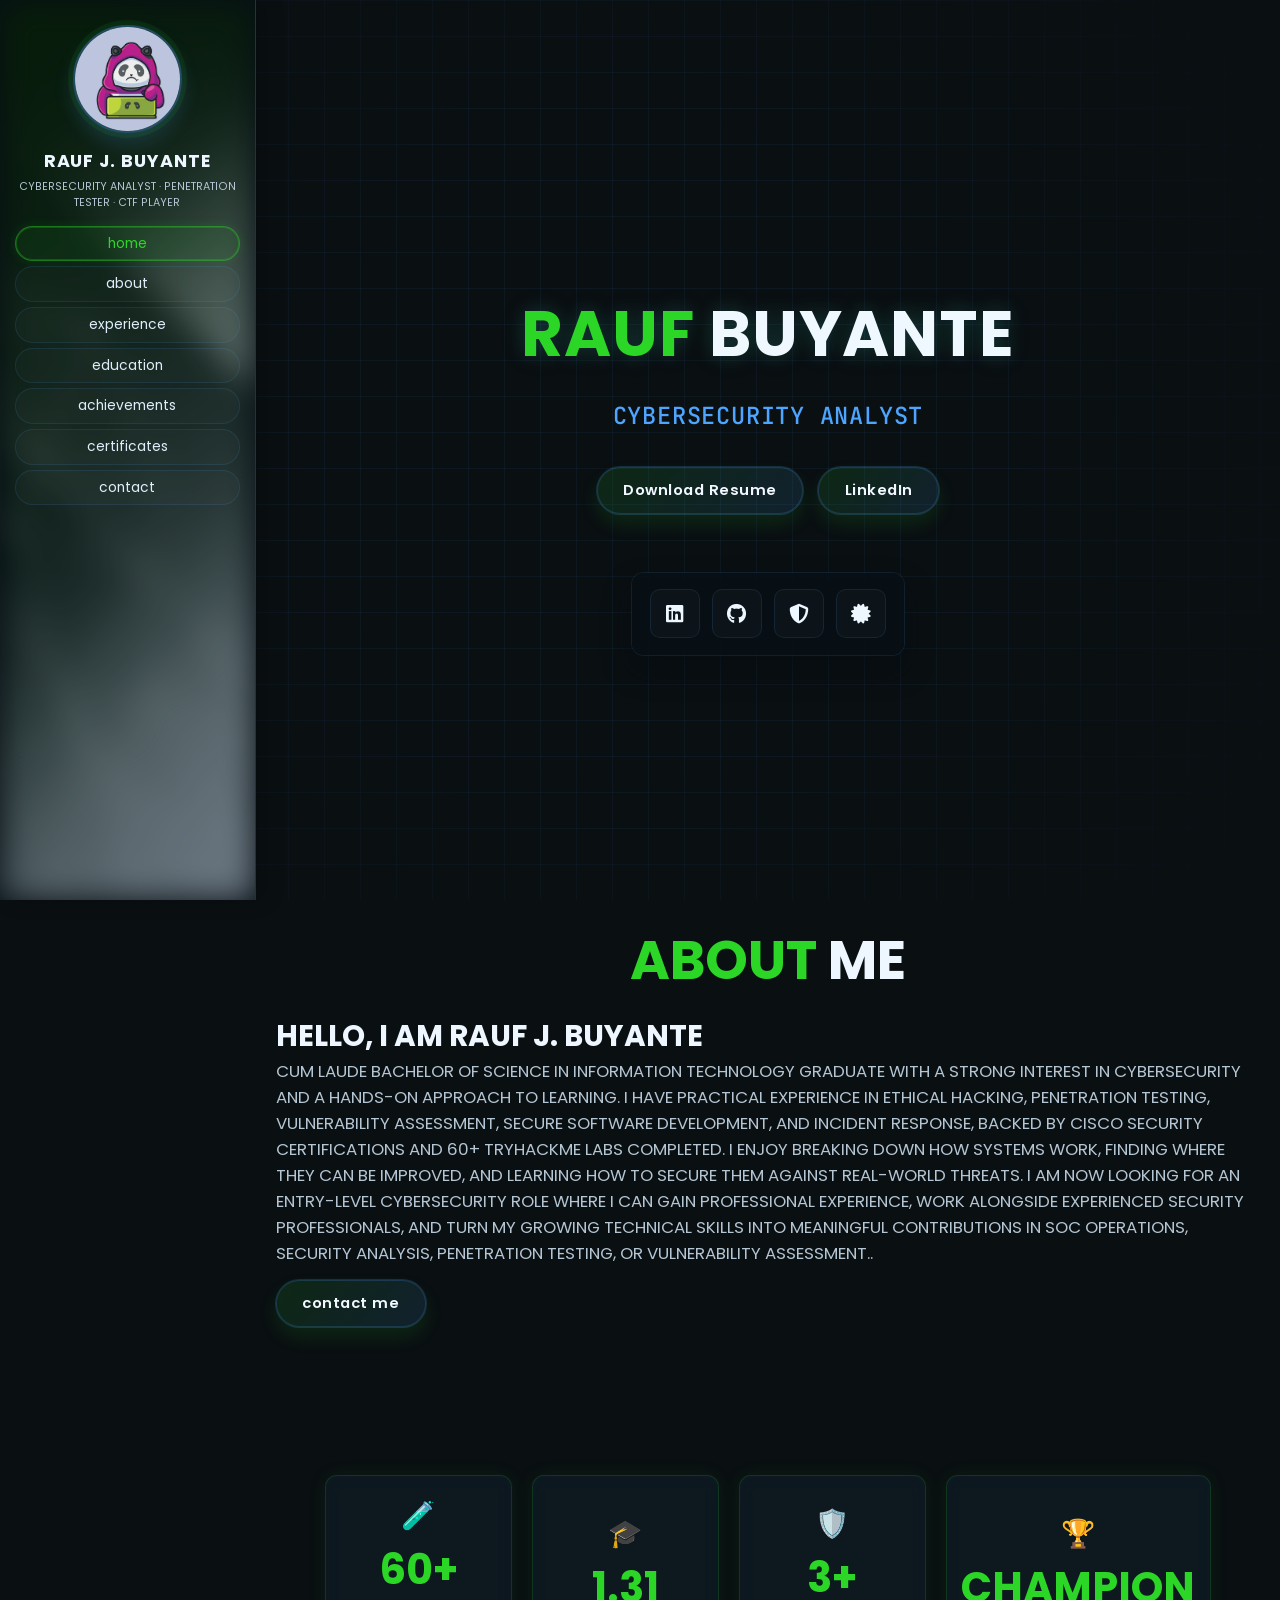
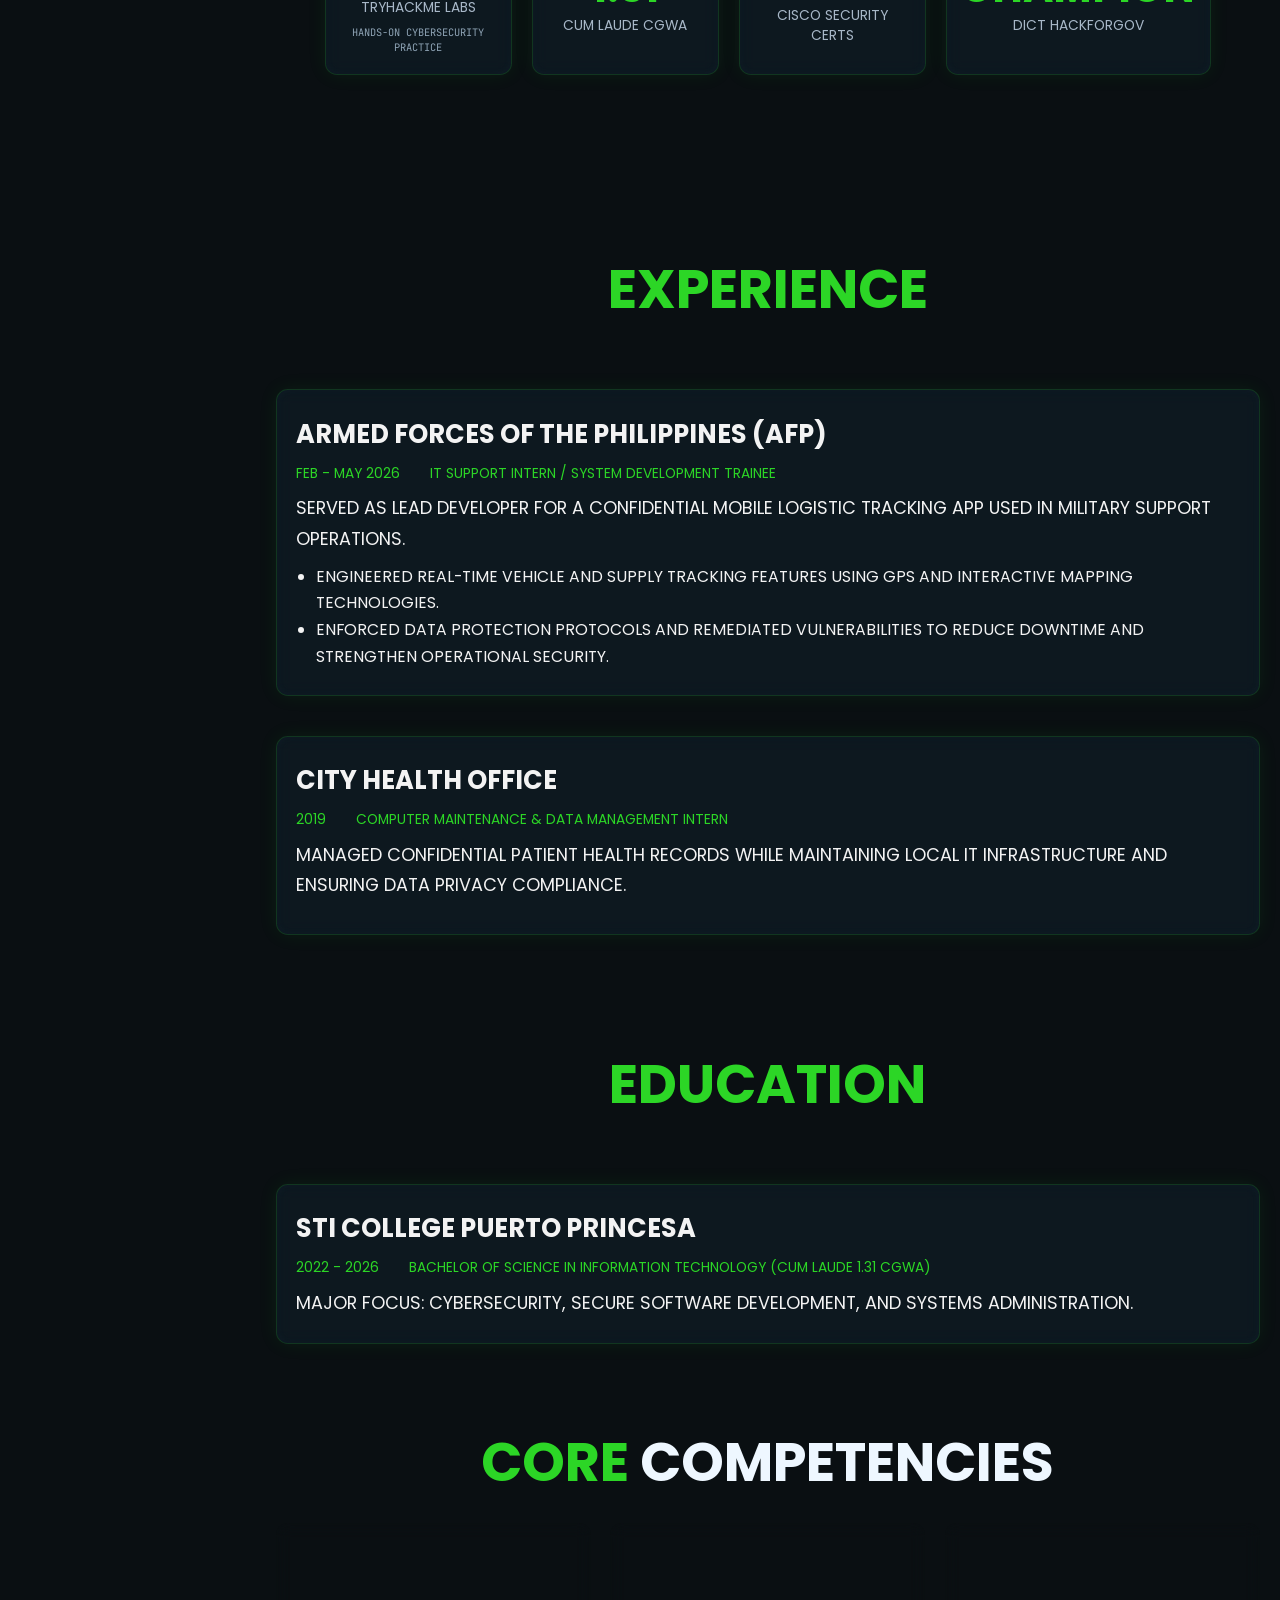
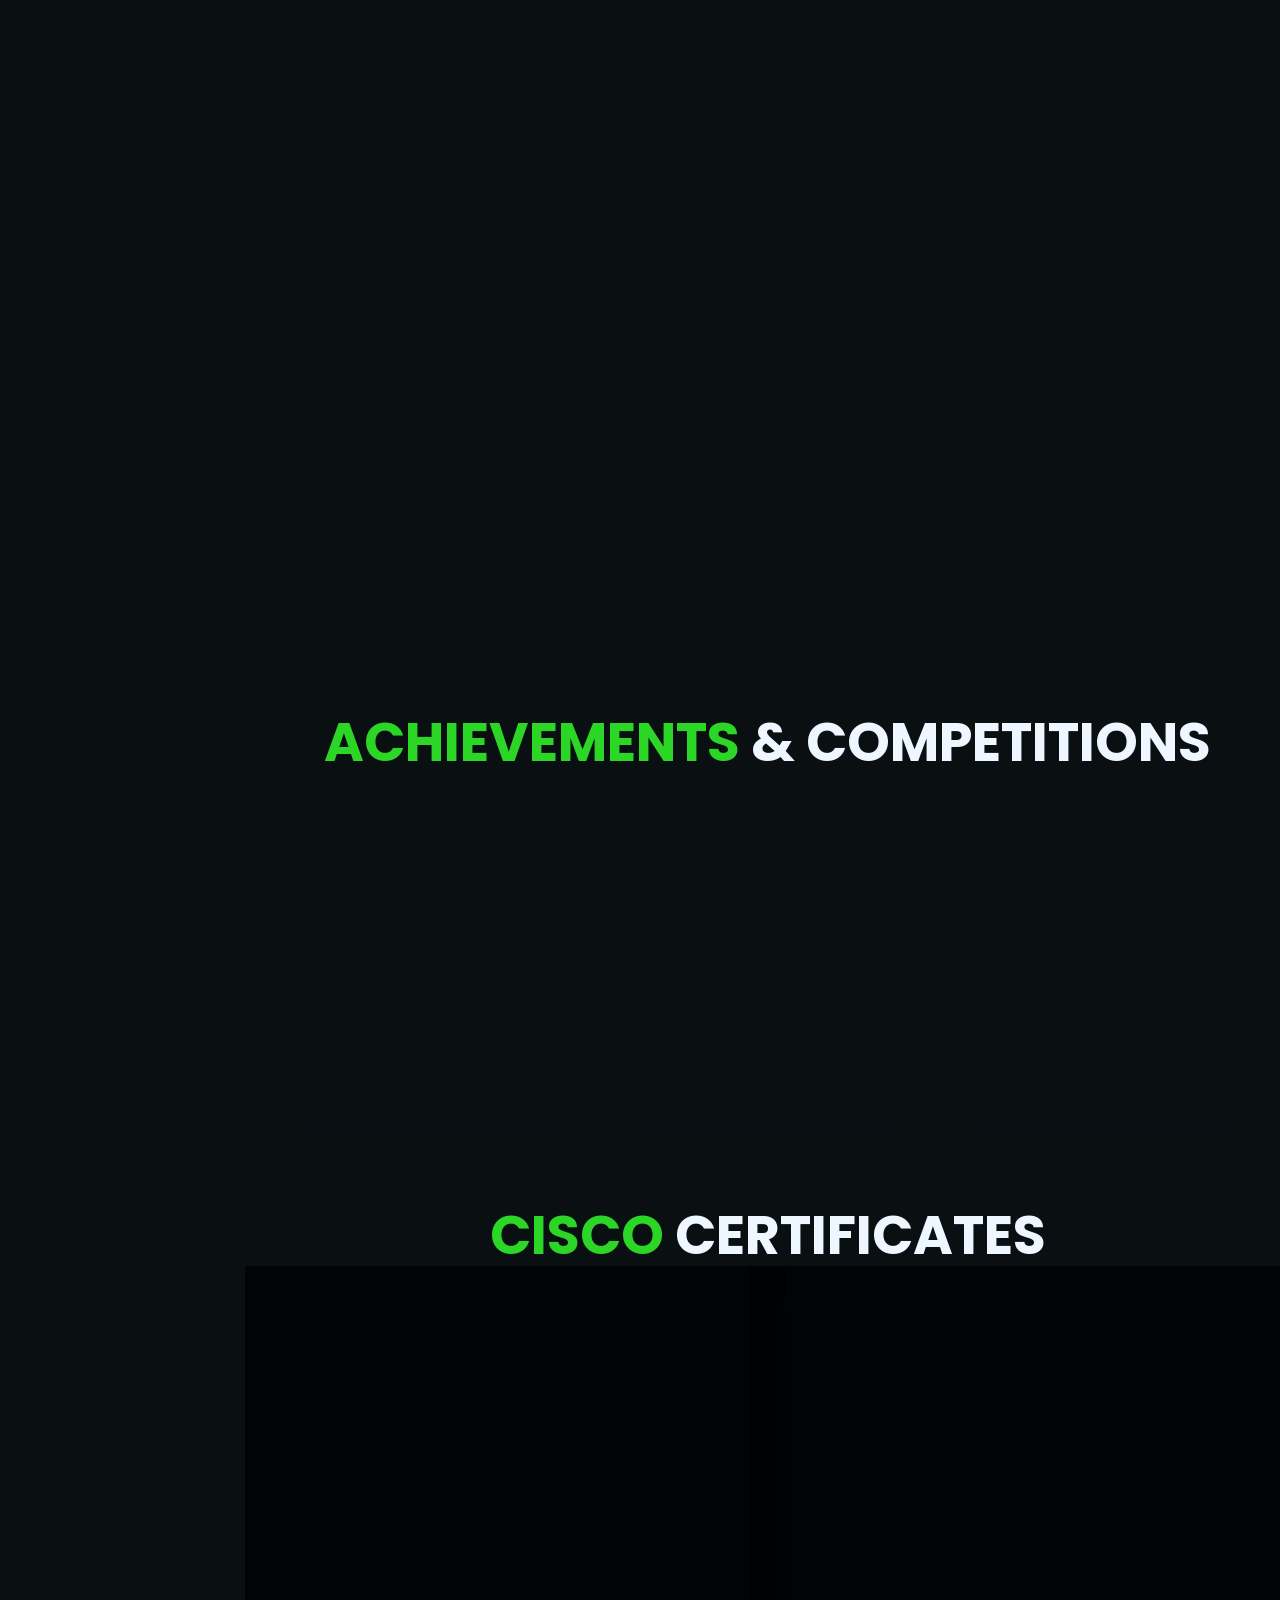
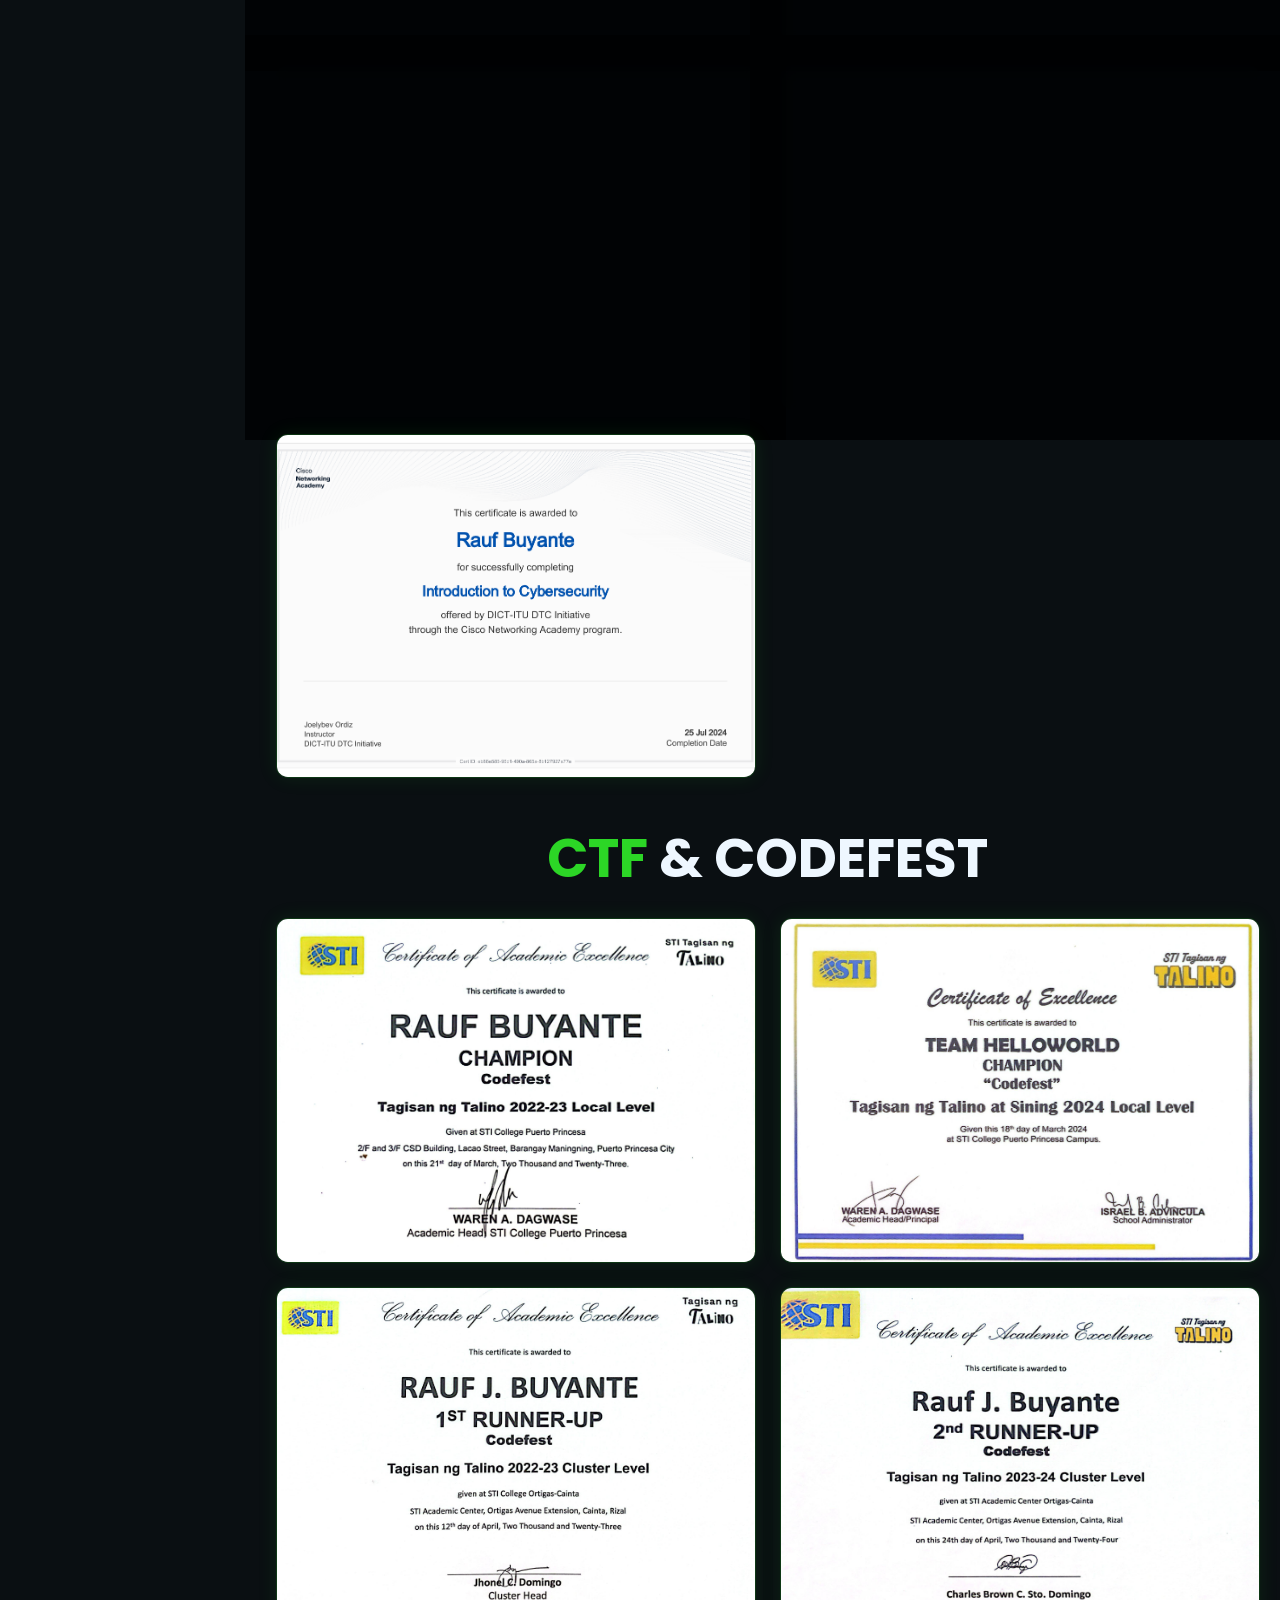
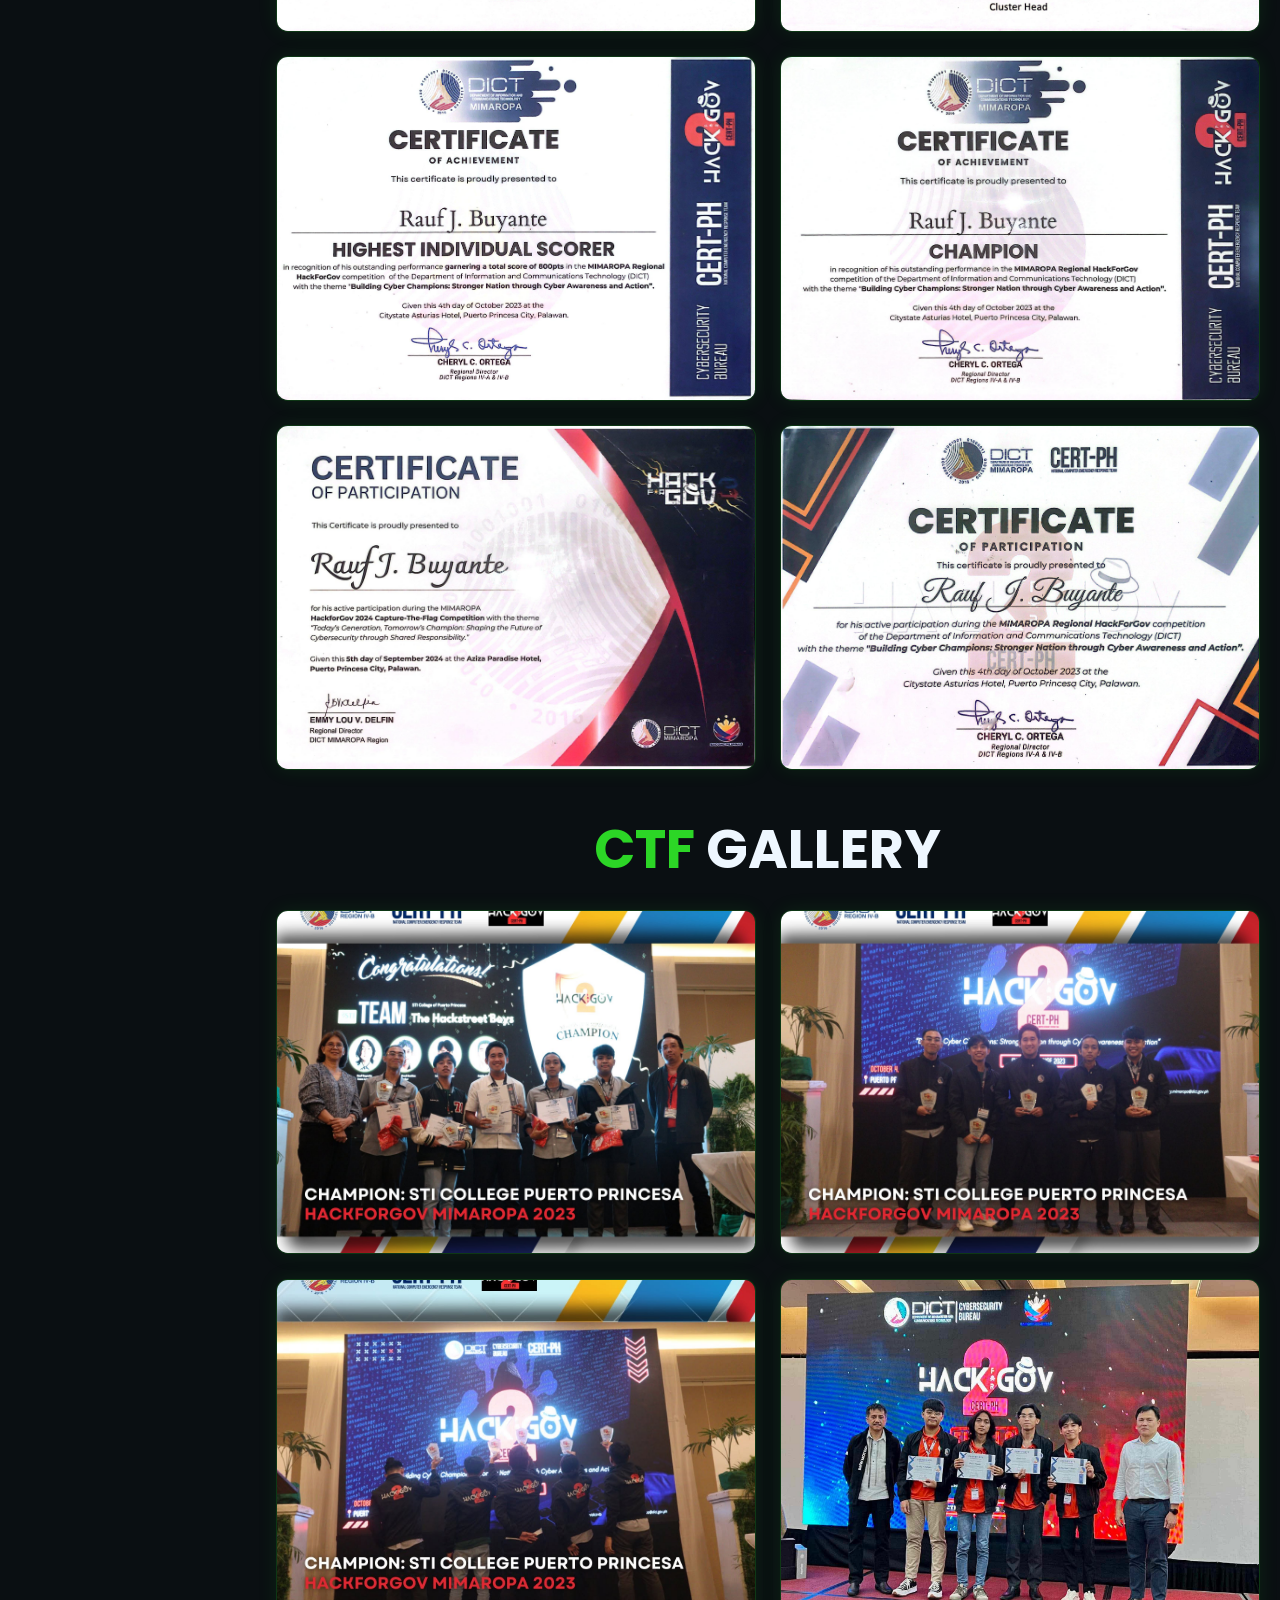
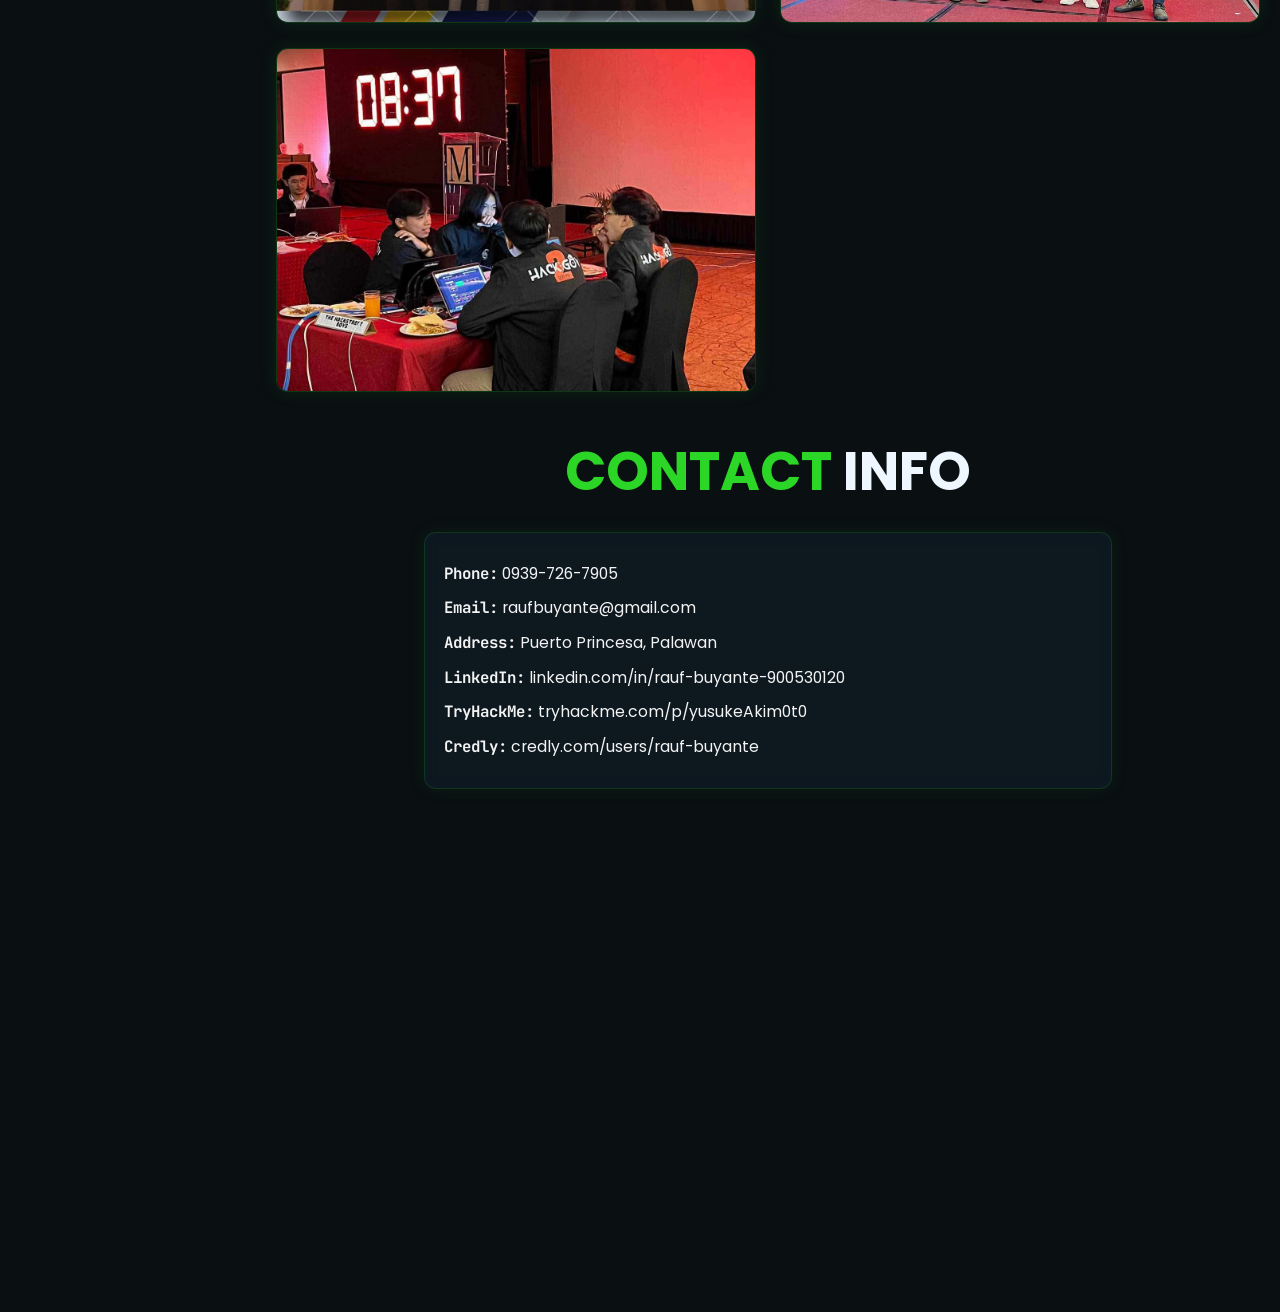
==== commit f87f9577: "Update portfolio 6" ====
--- a/index.html
+++ b/index.html
@@ -291,3 +291,4 @@
 </body>
 
 </html>
+<!-- RE9ZT1VSRUFMTFlUSElOS1RISVNJU0FGTEFHPw== -->
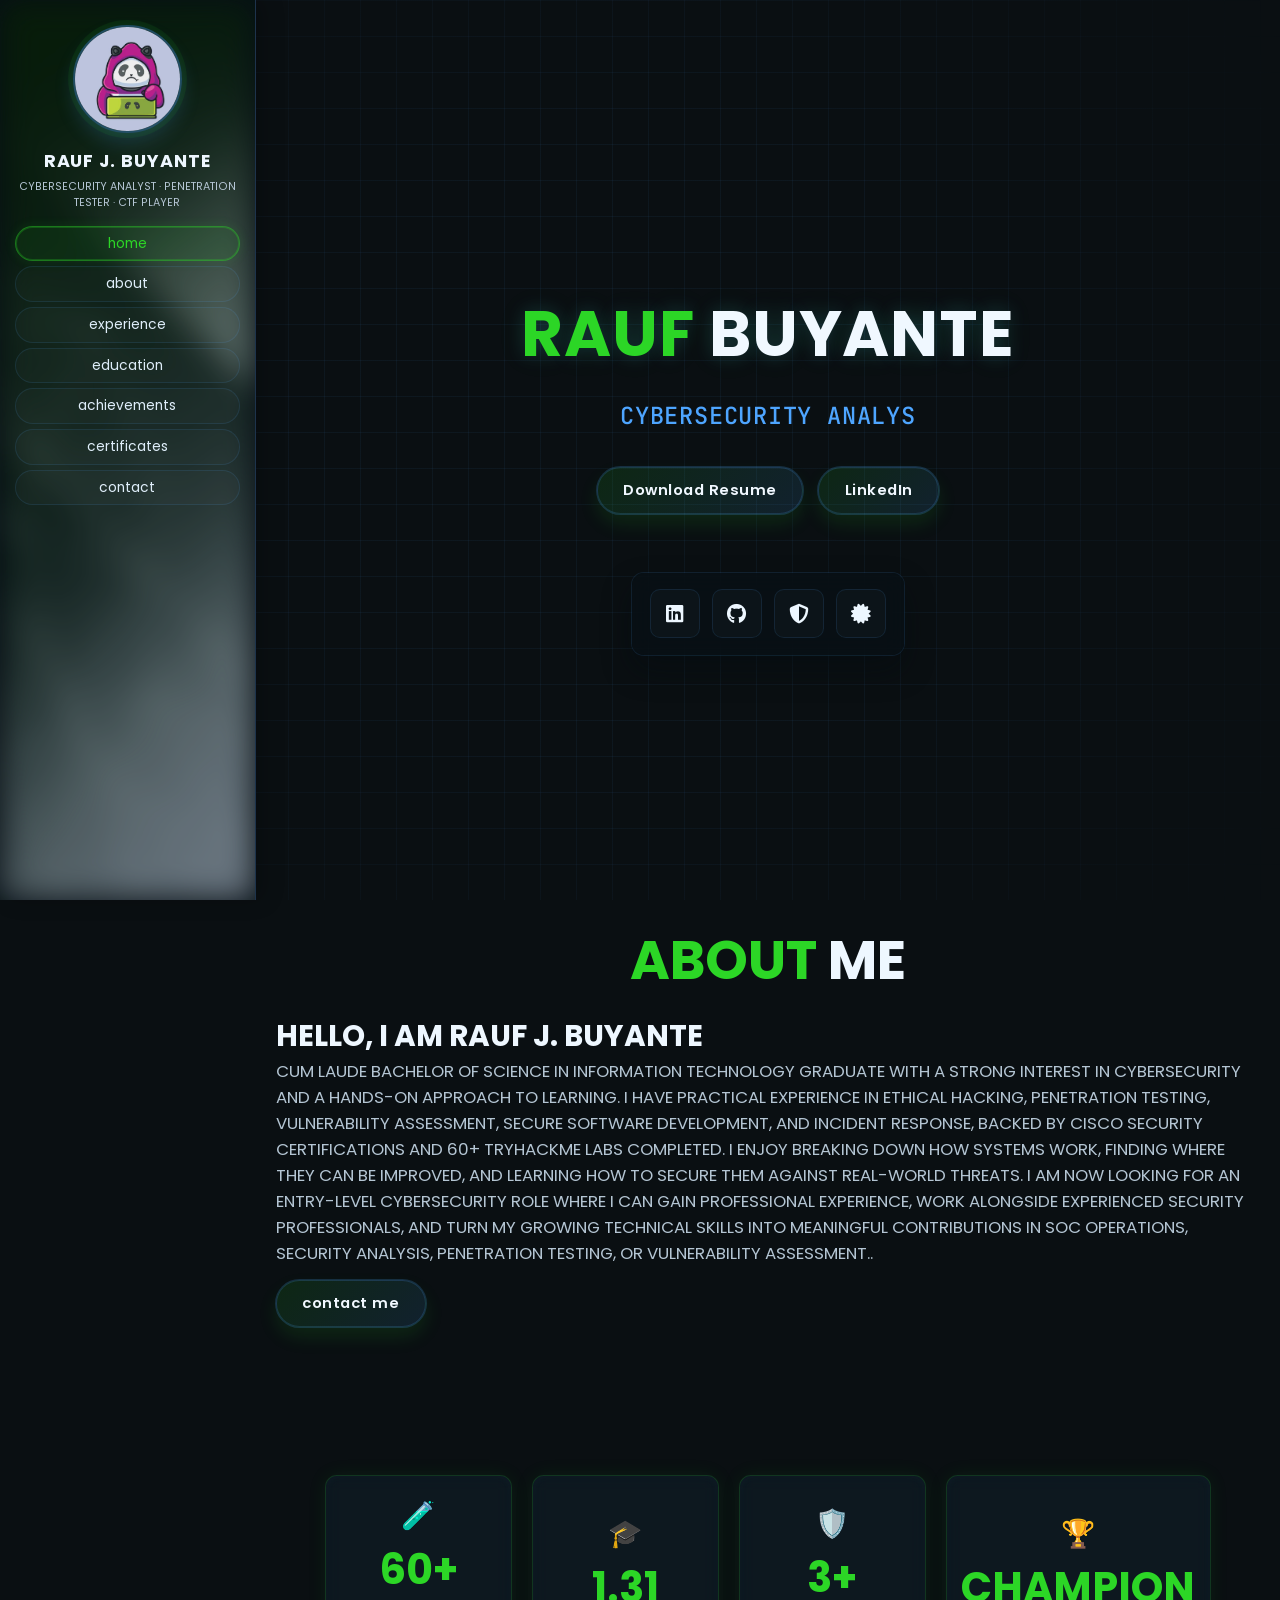
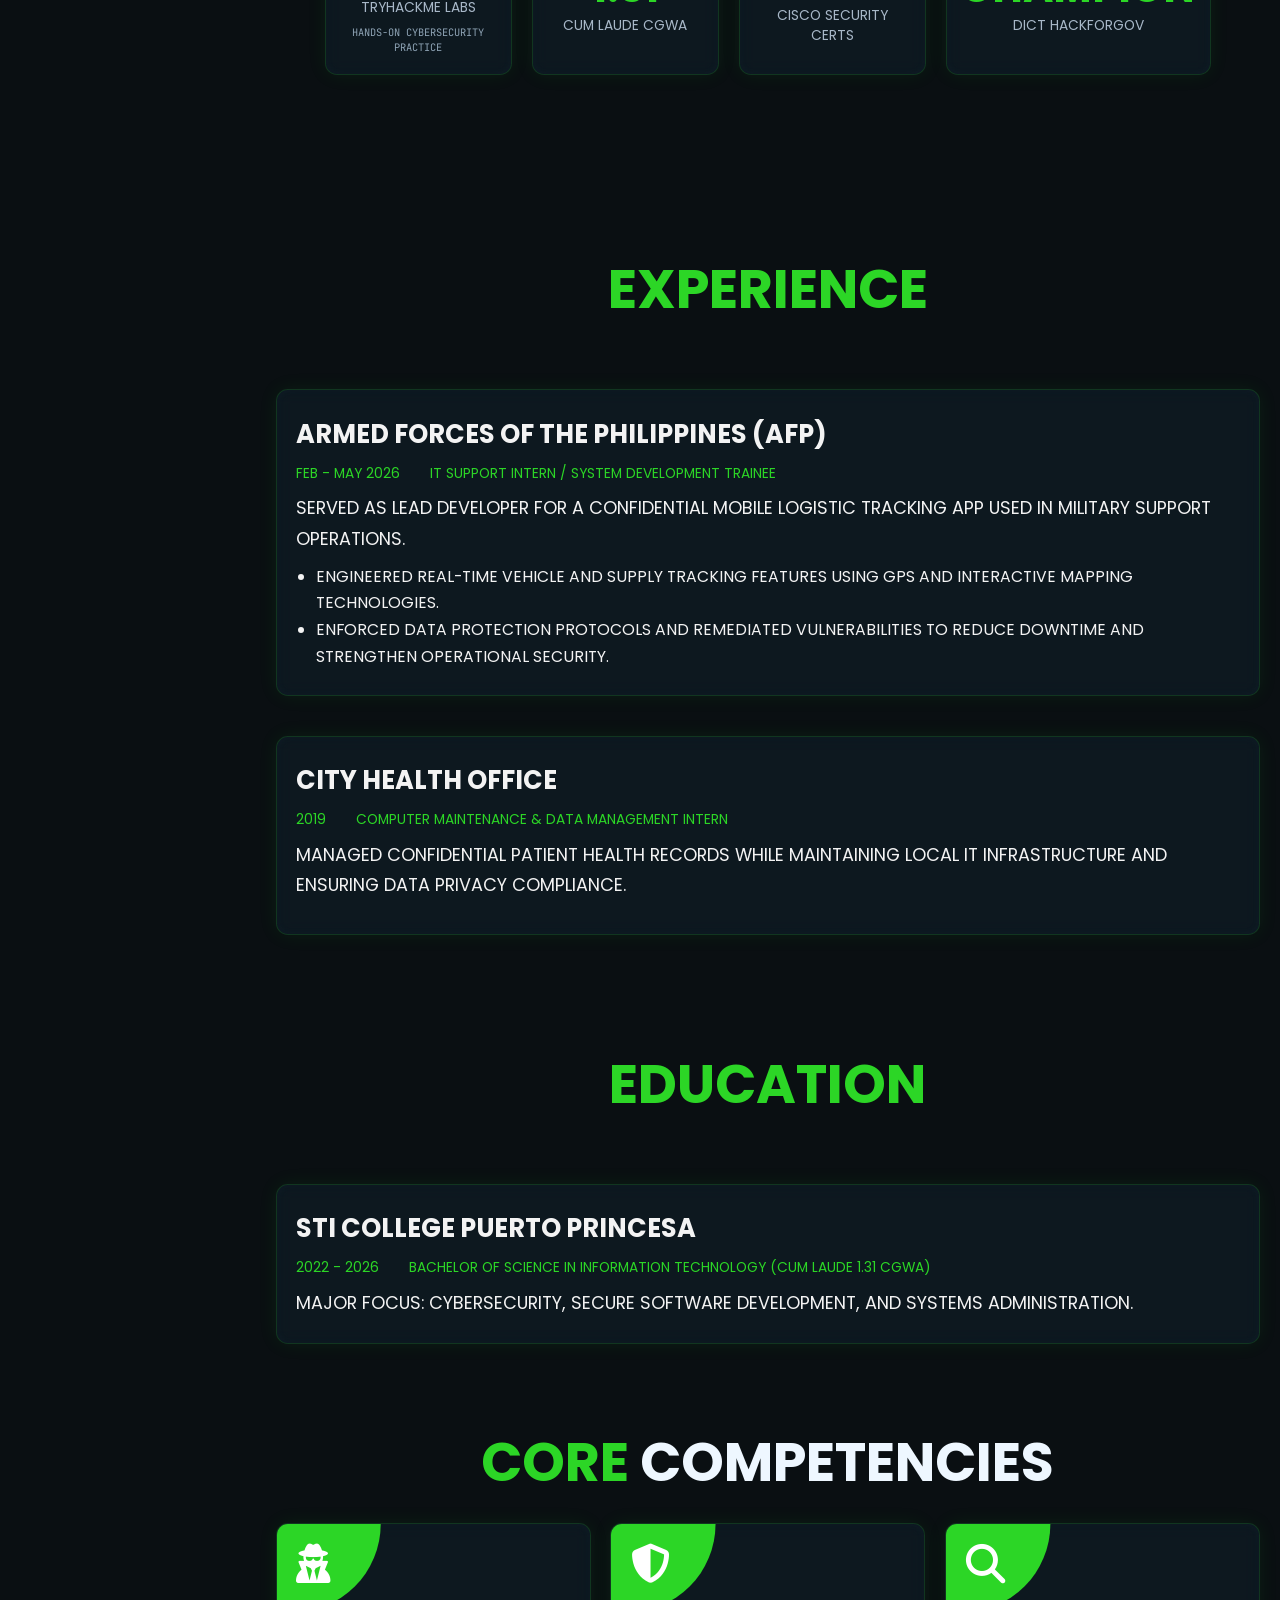
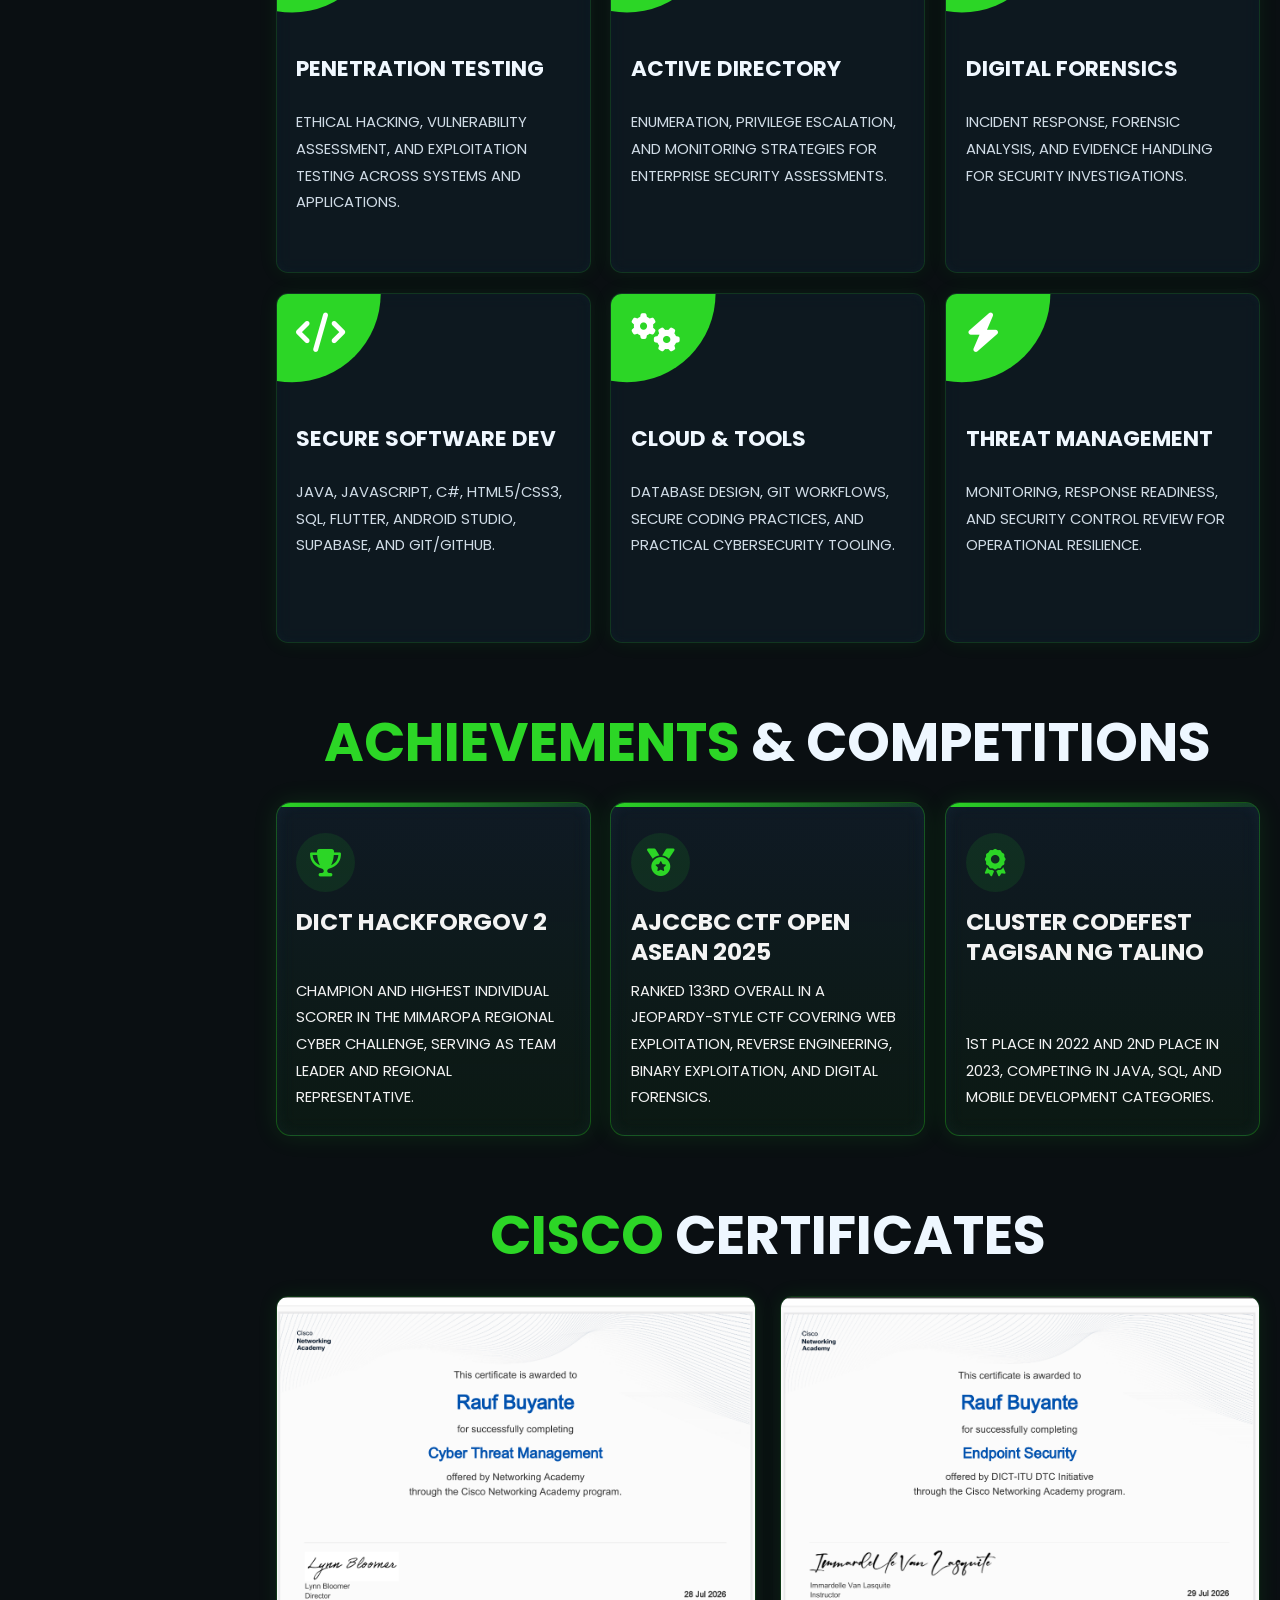
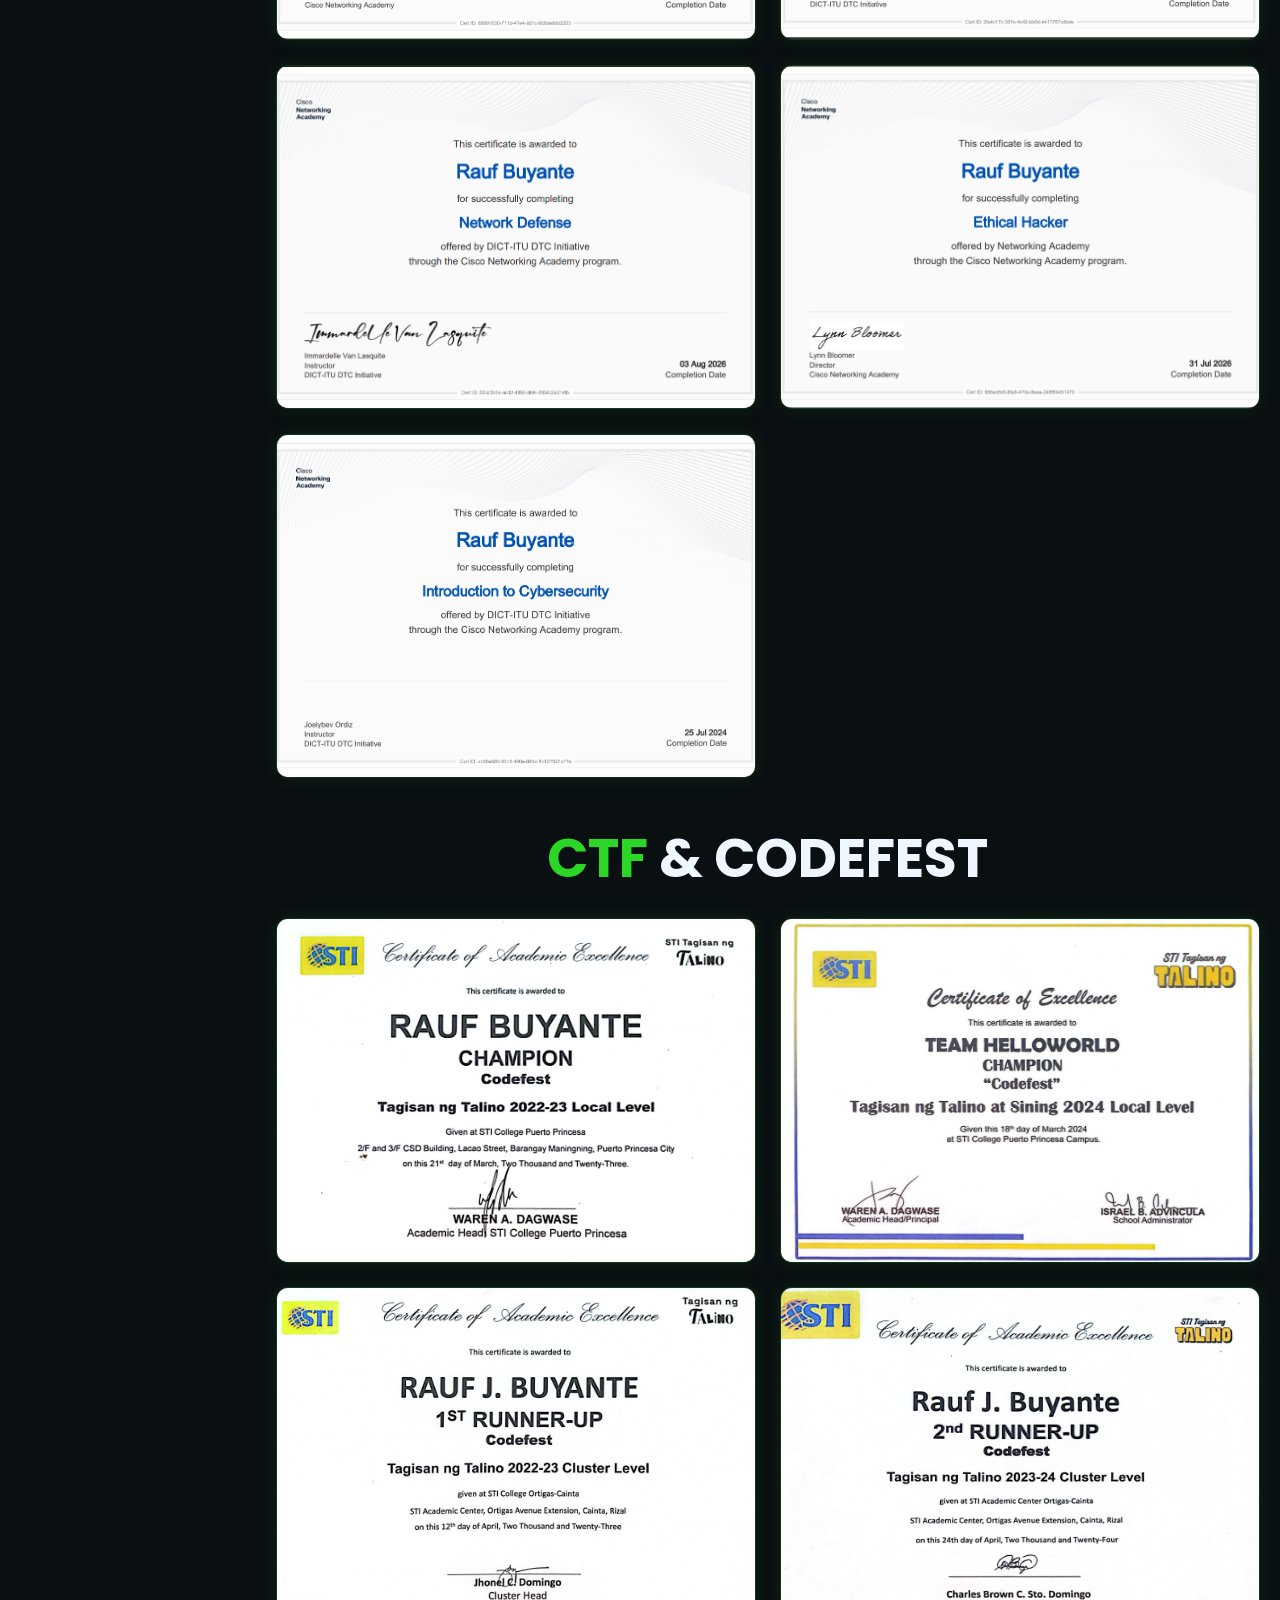
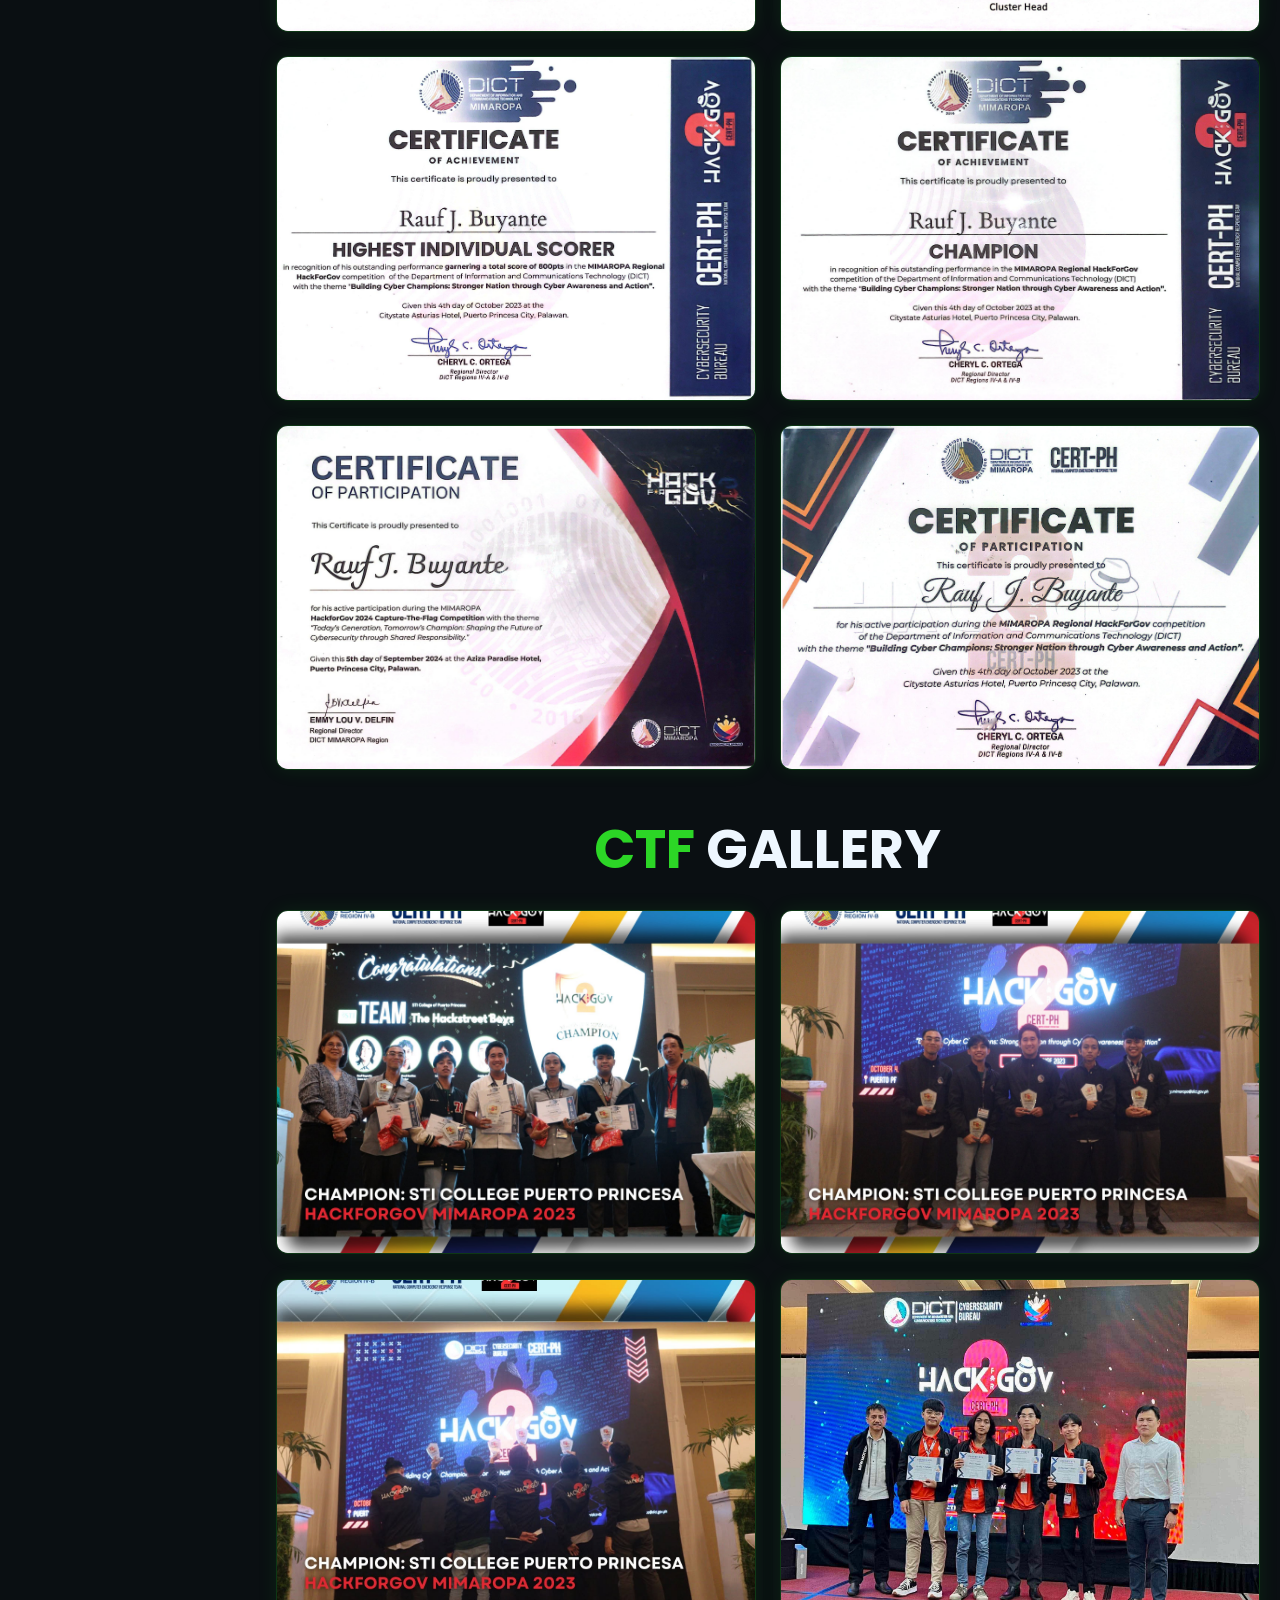
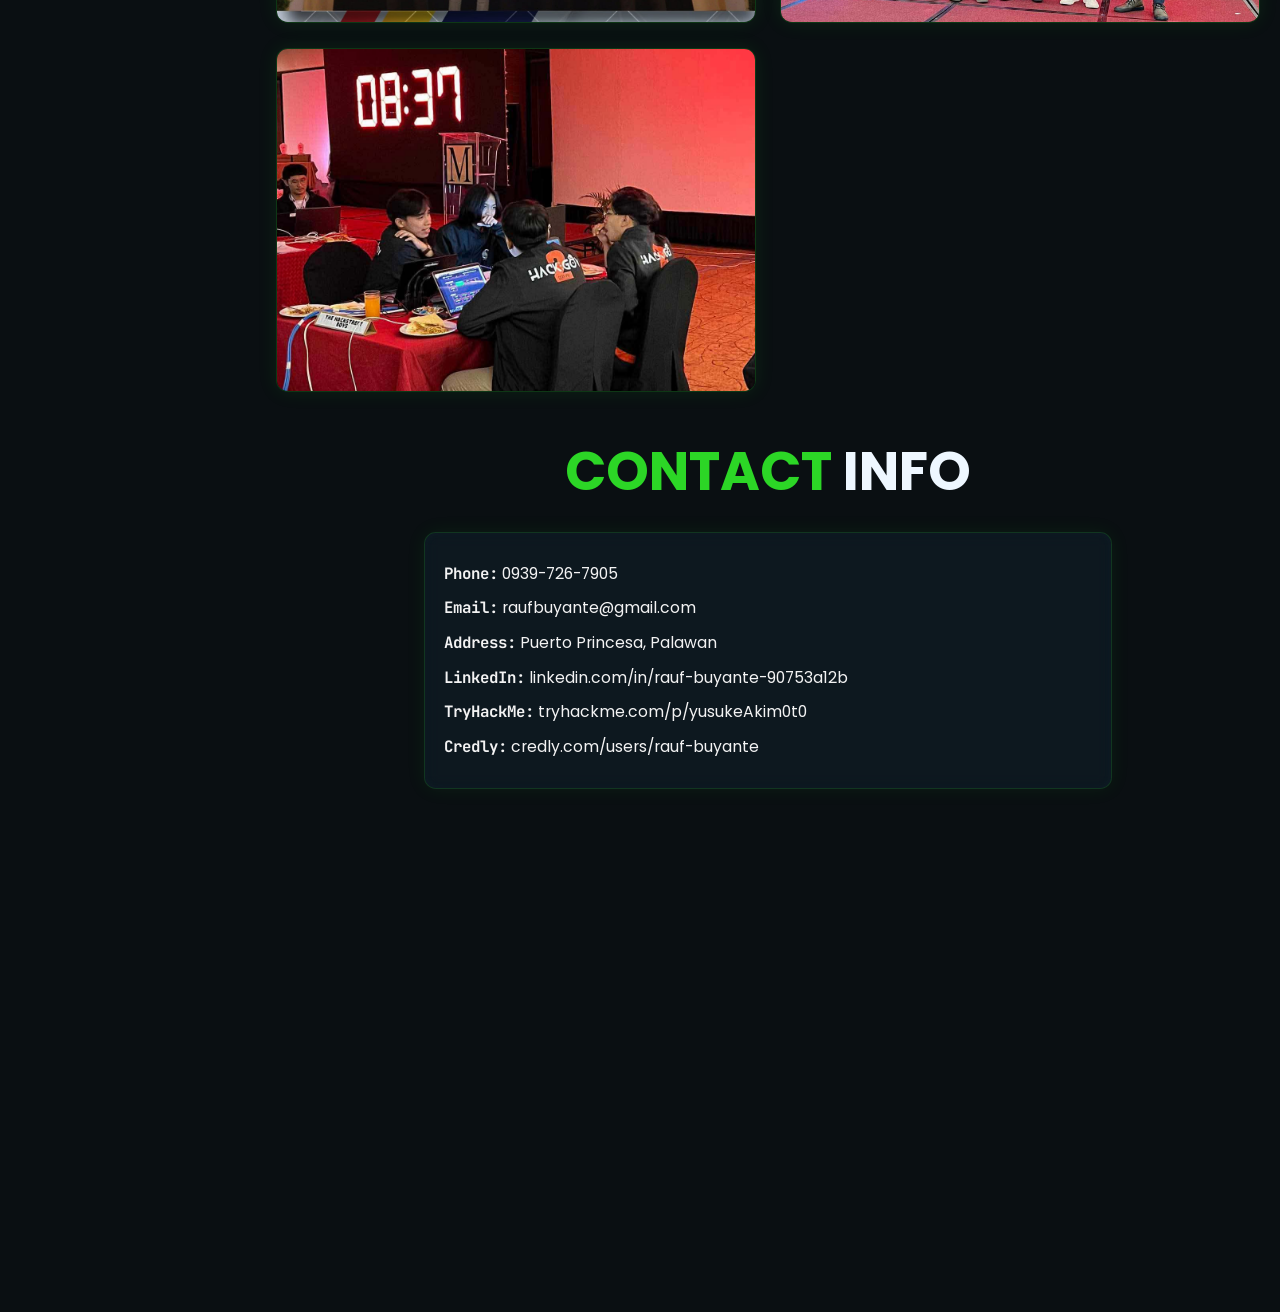
==== commit 74ed6485: "Update portfolio 7" ====
--- a/index.html
+++ b/index.html
@@ -39,12 +39,12 @@
             <p class="typed" data-typed-items="Cybersecurity Analyst, Penetration Tester, Secure Software Developer"></p>
             <div class="cta-row">
                 <a href="assets/resume/Resume.pdf" class="btn" target="_blank" rel="noreferrer">Download Resume</a>
-                <a href="https://www.linkedin.com/in/rauf-buyante-900530120" class="btn" target="_blank" rel="noreferrer">LinkedIn</a>
+                <a href="https://www.linkedin.com/in/rauf-buyante-90753a12b/" class="btn" target="_blank" rel="noreferrer">LinkedIn</a>
             </div>
         </div>
 
         <div class="share">
-            <a href="https://www.linkedin.com/in/rauf-buyante-900530120" class="fab fa-linkedin" target="_blank" rel="noreferrer"></a>
+            <a href="https://www.linkedin.com/in/rauf-buyante-90753a12b/" class="fab fa-linkedin" target="_blank" rel="noreferrer"></a>
             <a href="https://github.com/" class="fab fa-github" target="_blank" rel="noreferrer"></a>
             <a href="https://tryhackme.com/p/yusukeAkim0t0" class="fa-solid fa-shield-halved" target="_blank" rel="noreferrer"></a>
             <a href="https://www.credly.com/users/rauf-buyante" class="fa-solid fa-certificate" target="_blank" rel="noreferrer"></a>
@@ -280,7 +280,7 @@
             <p><strong>Phone:</strong> <a href="tel:+639397267905">0939-726-7905</a></p>
             <p><strong>Email:</strong> <a href="mailto:raufbuyante@gmail.com">raufbuyante@gmail.com</a></p>
             <p><strong>Address:</strong> Puerto Princesa, Palawan</p>
-            <p><strong>LinkedIn:</strong> <a href="https://www.linkedin.com/in/rauf-buyante-900530120" target="_blank" rel="noreferrer">linkedin.com/in/rauf-buyante-900530120</a></p>
+            <p><strong>LinkedIn:</strong> <a href="https://www.linkedin.com/in/rauf-buyante-90753a12b/" target="_blank" rel="noreferrer">linkedin.com/in/rauf-buyante-90753a12b</a></p>
             <p><strong>TryHackMe:</strong> <a href="https://tryhackme.com/p/yusukeAkim0t0" target="_blank" rel="noreferrer">tryhackme.com/p/yusukeAkim0t0</a></p>
             <p><strong>Credly:</strong> <a href="https://www.credly.com/users/rauf-buyante" target="_blank" rel="noreferrer">credly.com/users/rauf-buyante</a></p>
         </div>
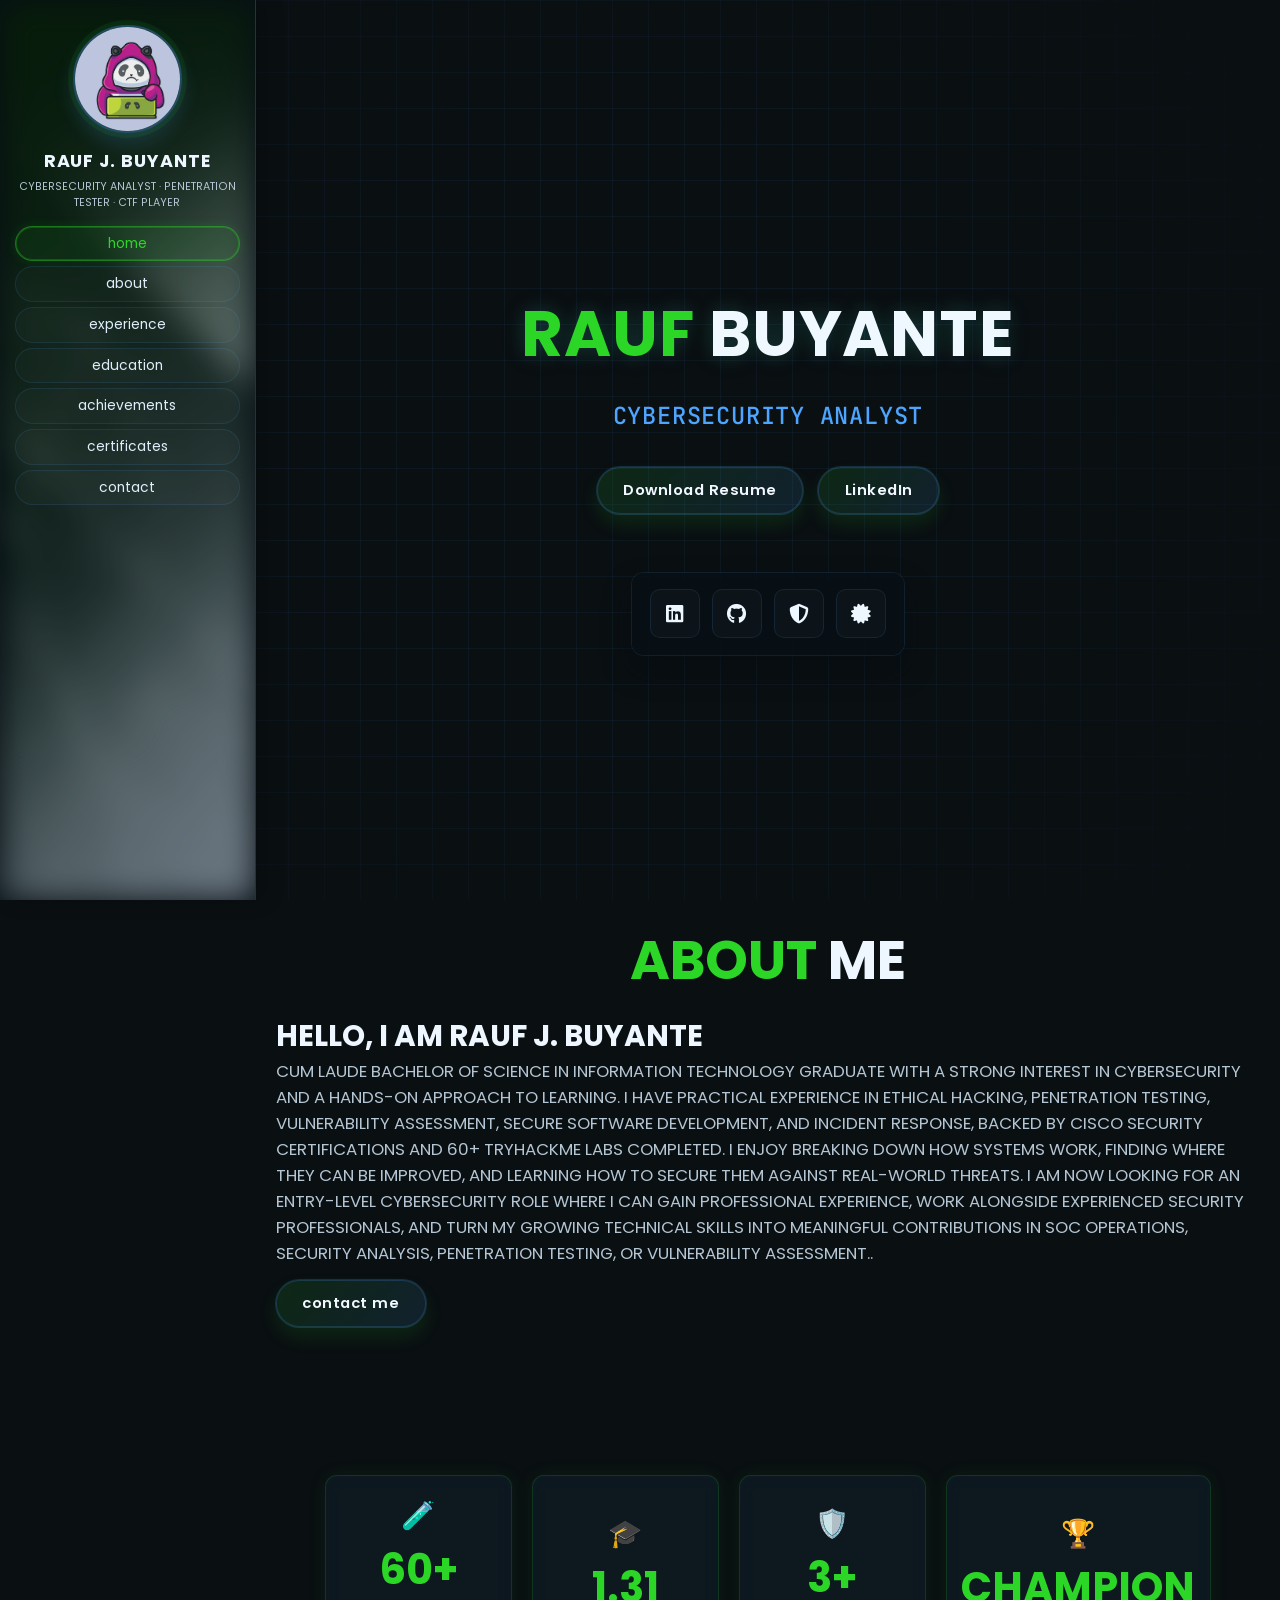
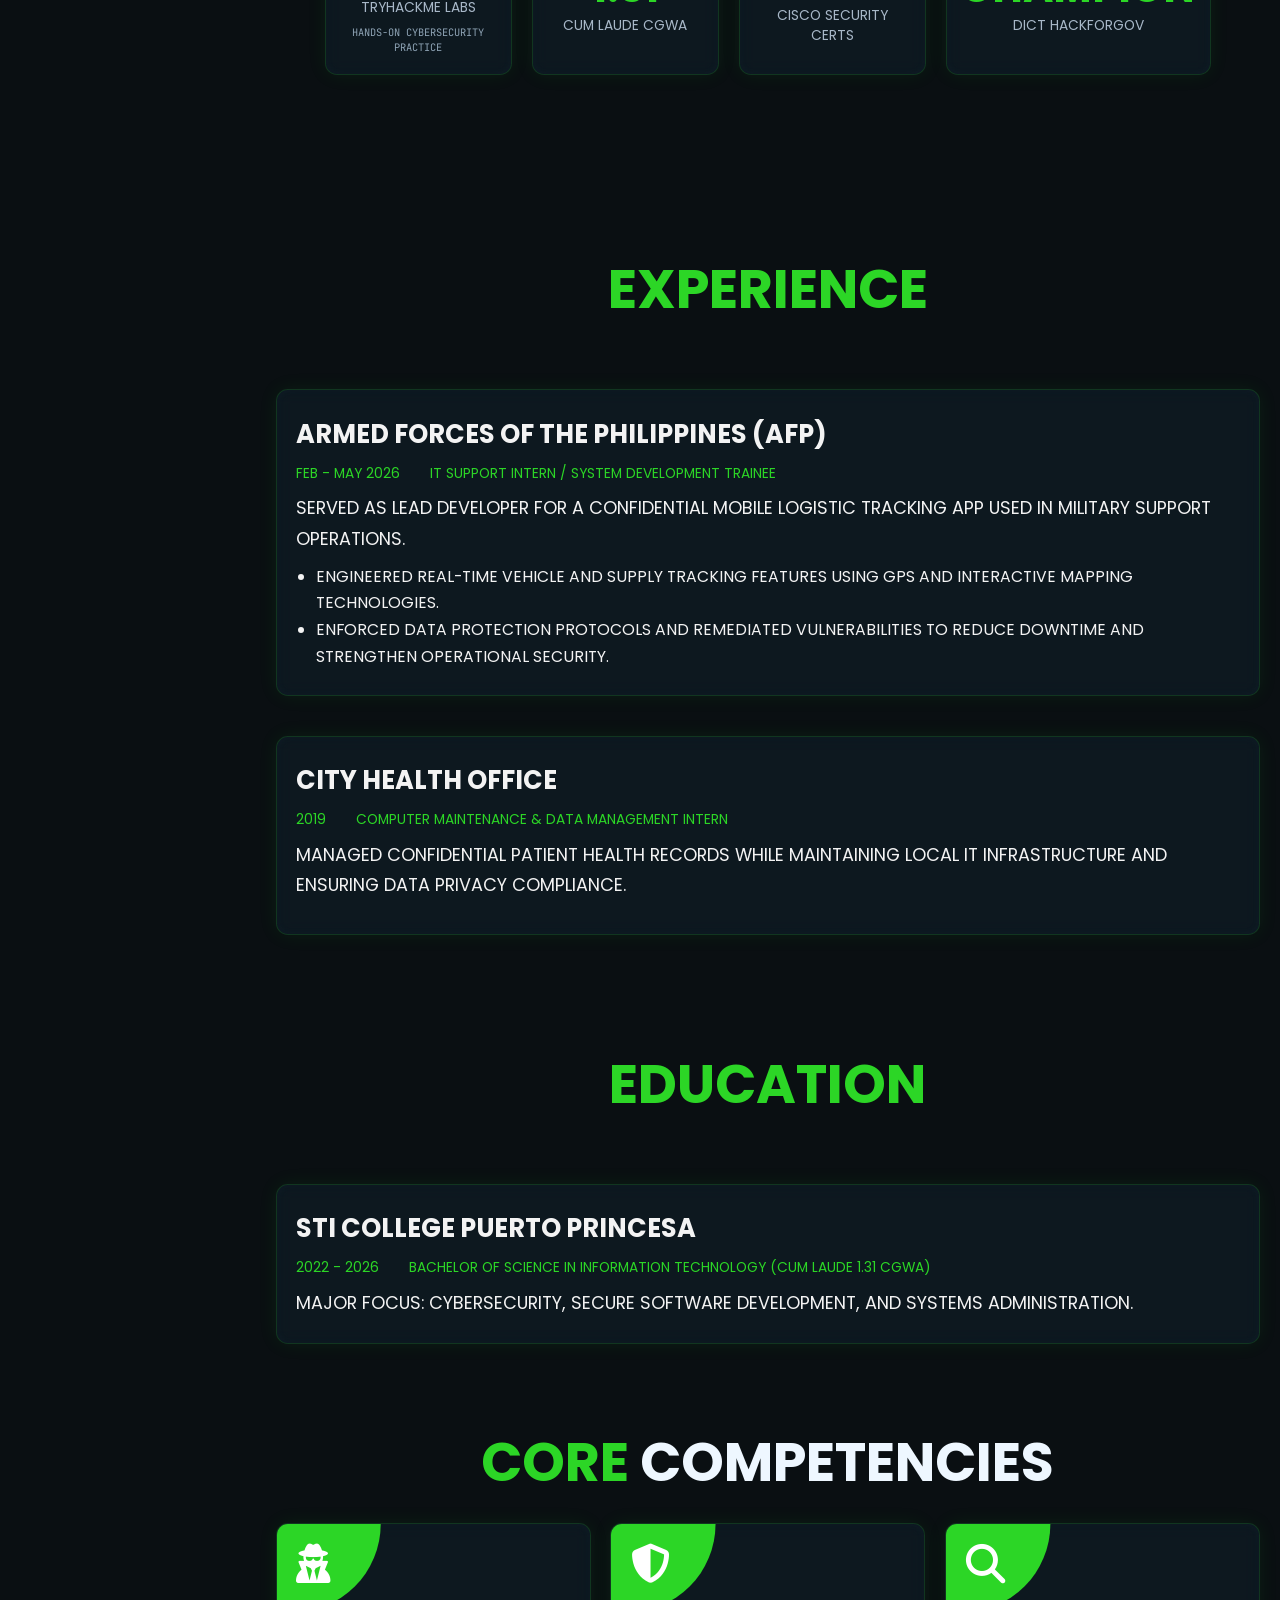
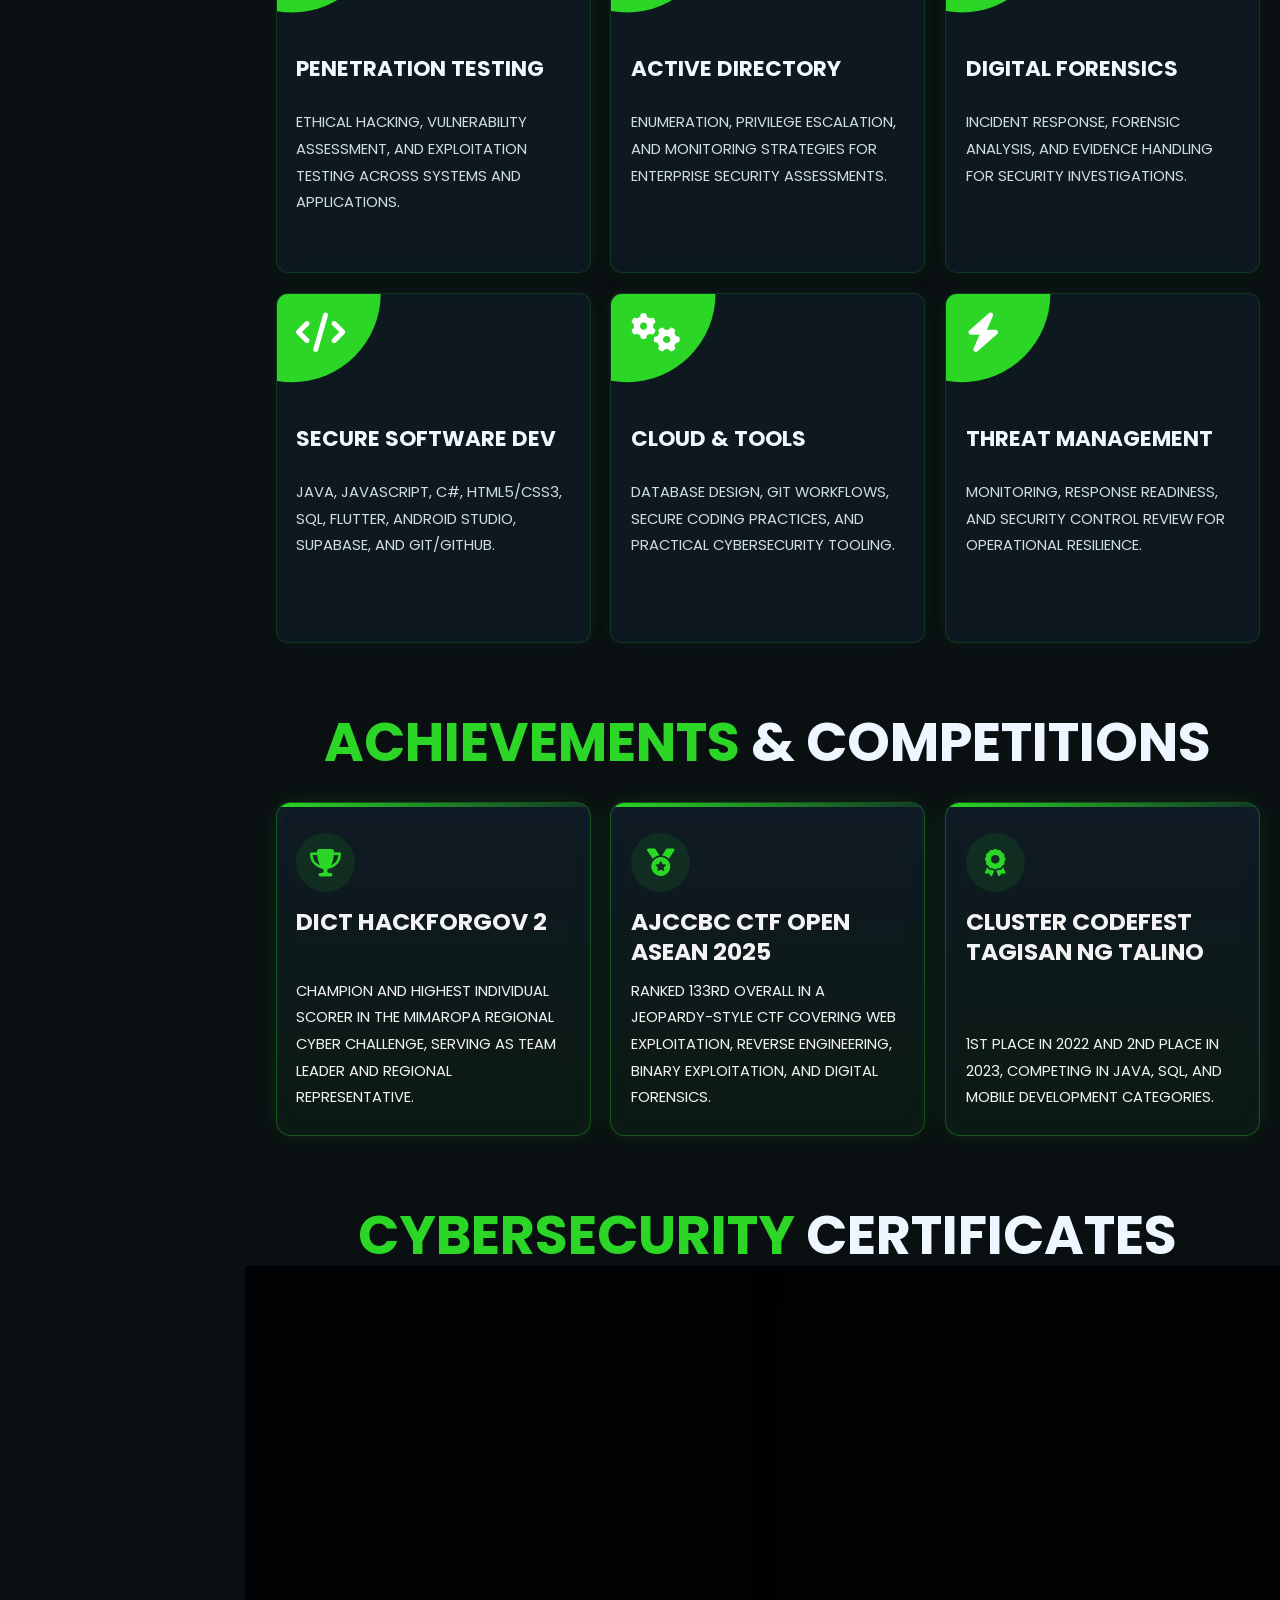
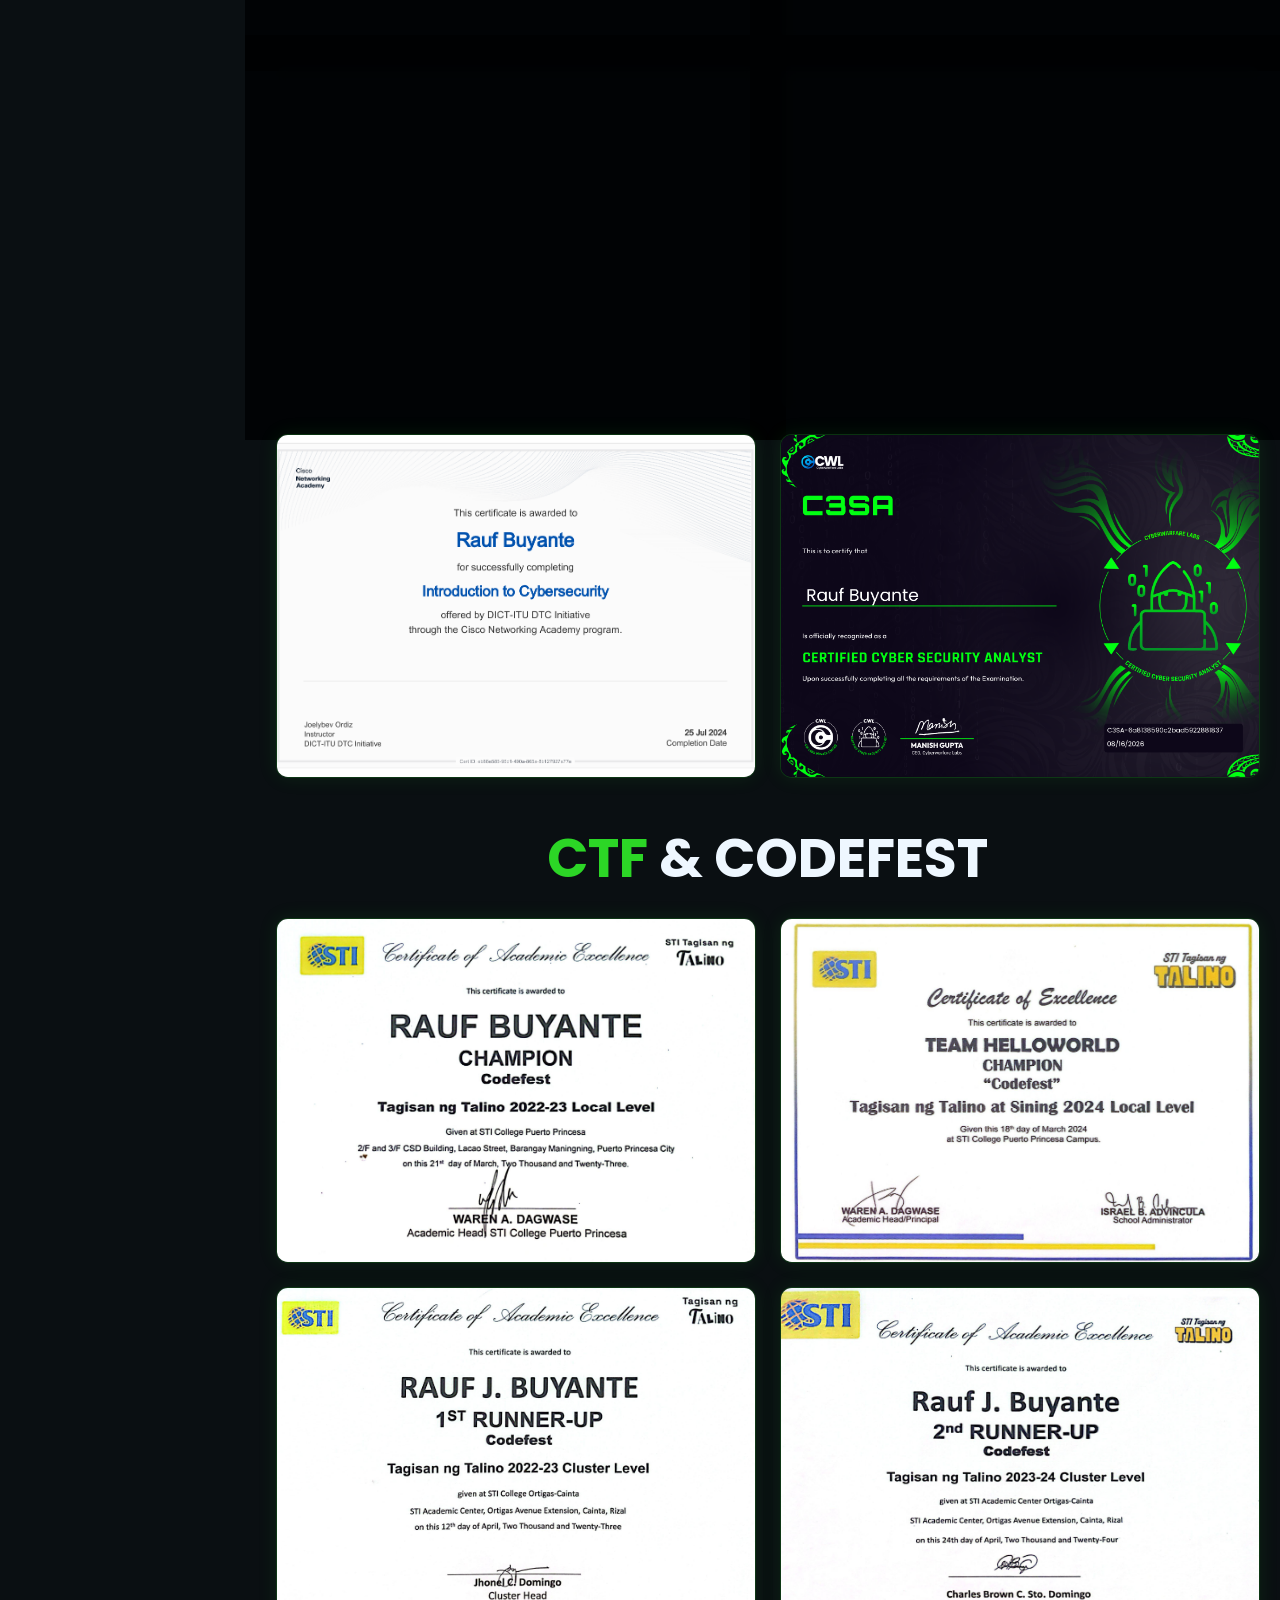
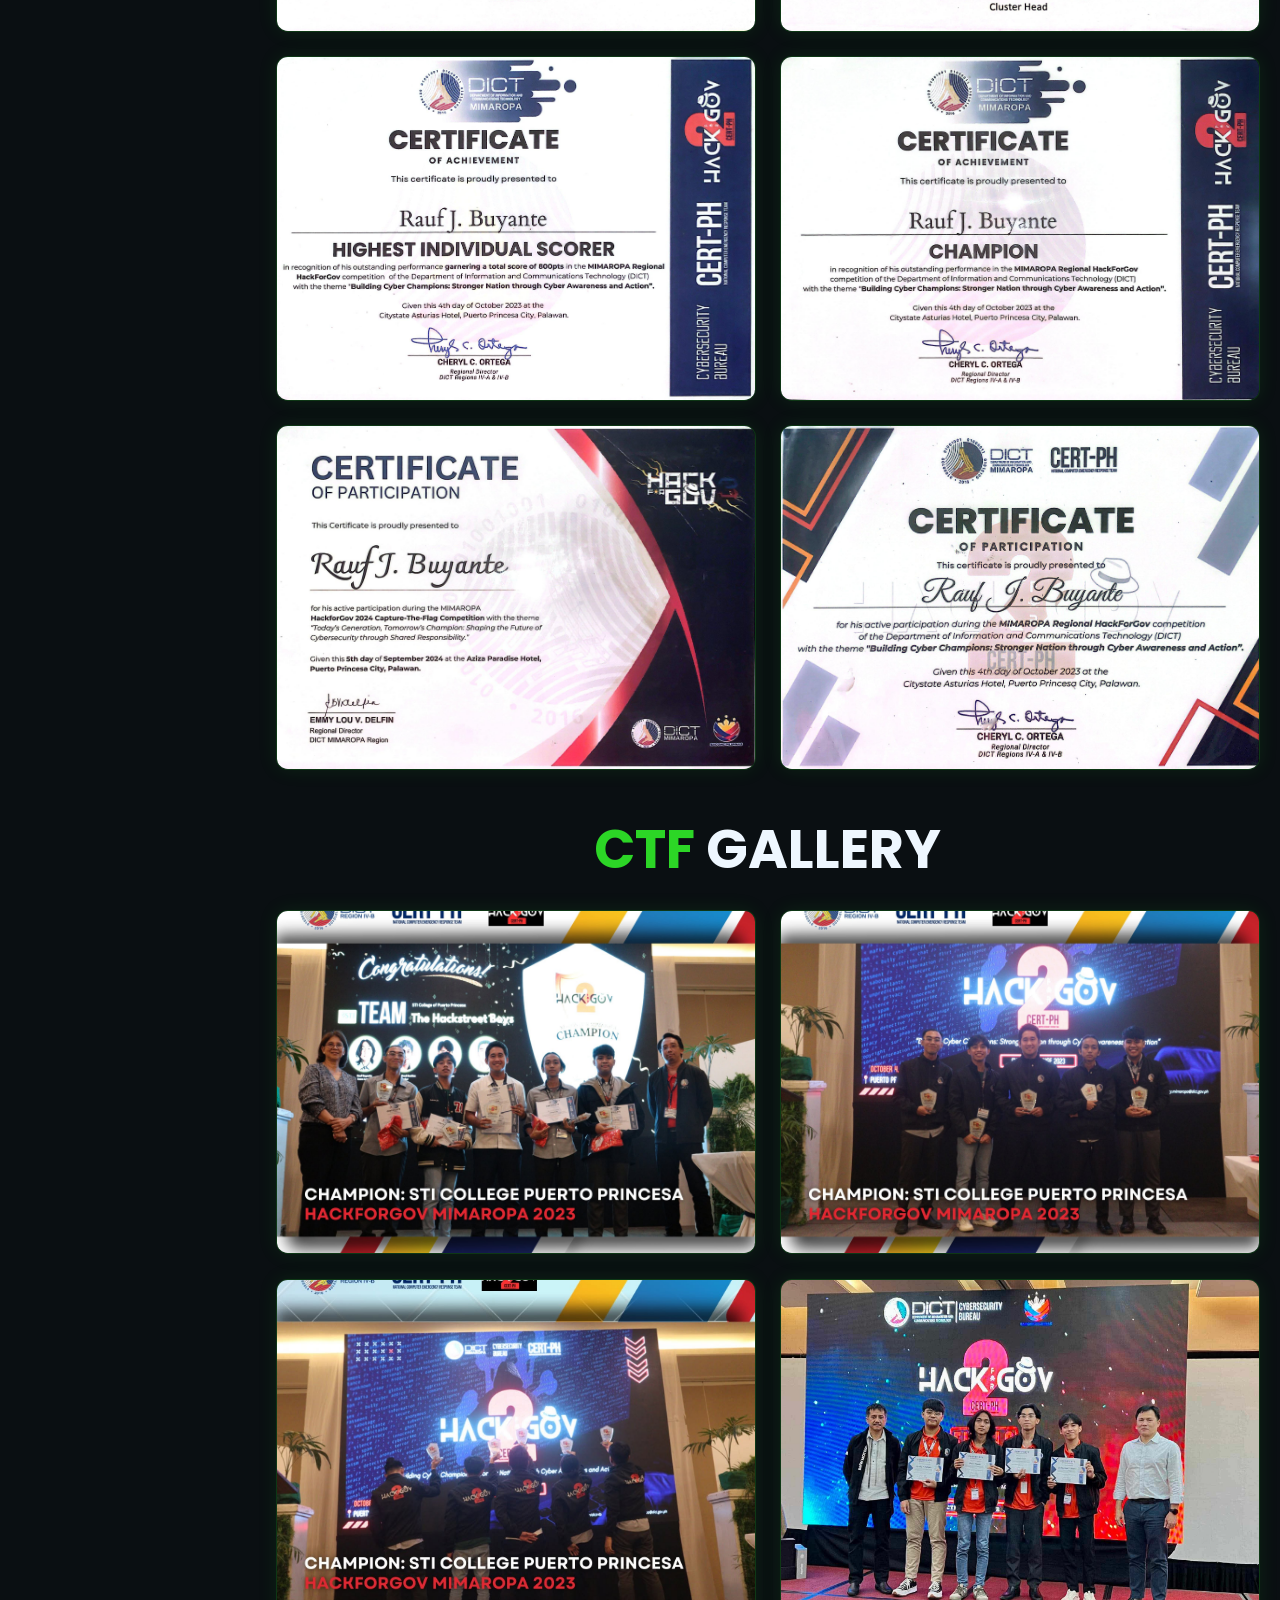
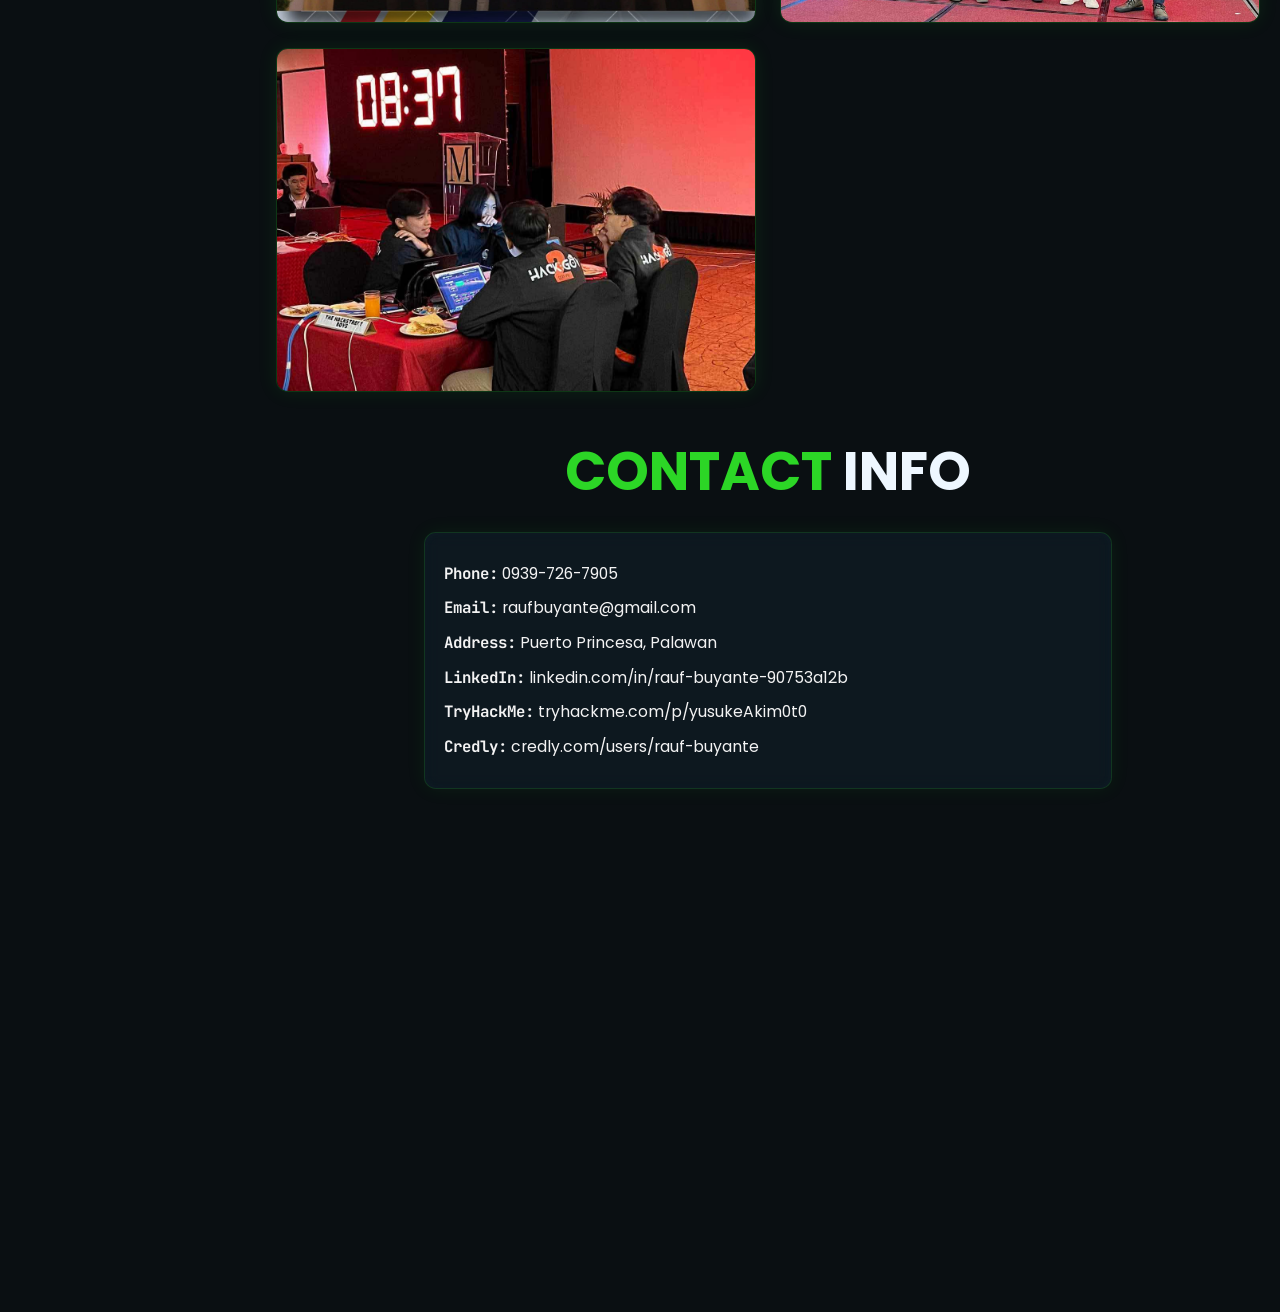
==== commit fd0d0aa2: "Update portfolio 8" ====
--- a/index.html
+++ b/index.html
@@ -185,7 +185,7 @@
     </section>
 
     <section class="portfolio" id="certificates">
-        <h1 class="heading"><span>cisco</span> certificates</h1>
+        <h1 class="heading"><span>cybersecurity</span> certificates</h1>
         <div class="box-container">
             <div class="box">
                 <img src="assets/certificates/cisco/Screenshot 2026-08-13 192839.png" alt="Cisco Ethical Hacker certification">
@@ -206,6 +206,10 @@
             <div class="box">
                 <img src="assets/certificates/cisco/Screenshot 2026-08-13 192813.png" alt="Cisco Intro to Cybersecurity certification">
                 <div class="content"><h3>Intro to Cybersecurity</h3></div>
+            </div>
+            <div class="box">
+                <img src="assets/certificates/cisco/BUYANTE_C3SA.png" alt="Cisco Intro to Cybersecurity certification">
+                <div class="content"><h3>C3SA</h3></div>
             </div>
         </div>
     </section>
@@ -286,6 +290,15 @@
         </div>
     </section>
 
+    <!-- Lightbox Modal for Image Enlargement -->
+    <div id="lightbox" class="lightbox">
+        <span class="lightbox-close">&times;</span>
+        <img class="lightbox-content" id="lightbox-img" alt="Enlarged image">
+        <div class="lightbox-caption" id="lightbox-caption"></div>
+        <button class="lightbox-prev" id="lightbox-prev">&#10094;</button>
+        <button class="lightbox-next" id="lightbox-next">&#10095;</button>
+    </div>
+
     <script src="js/typed.js/typed.min.js"></script>
     <script src="js/script.js"></script>
 </body>
--- a/css/style.css
+++ b/css/style.css
@@ -868,6 +868,7 @@
   place-items: center;
   transform: scale(0);
   transition: transform 0.3s ease;
+  pointer-events: none;
 }
 
 .portfolio .box-container .box:hover .content {
@@ -1225,3 +1226,136 @@
 .education .heading {
   margin-bottom: 2rem;
 }
+
+/* ===== LIGHTBOX / IMAGE ENLARGEMENT ===== */
+.portfolio .box-container .box {
+  cursor: zoom-in;
+}
+
+.lightbox {
+  display: none;
+  position: fixed;
+  top: 0;
+  left: 0;
+  width: 100%;
+  height: 100%;
+  background: rgba(3, 8, 12, 0.94);
+  backdrop-filter: blur(8px);
+  z-index: 10000;
+  align-items: center;
+  justify-content: center;
+  flex-direction: column;
+  padding: 2rem;
+}
+
+.lightbox.show {
+  display: flex;
+  animation: lightboxFadeIn 0.25s ease;
+}
+
+@keyframes lightboxFadeIn {
+  from { opacity: 0; }
+  to { opacity: 1; }
+}
+
+.lightbox-content {
+  max-width: 92vw;
+  max-height: 85vh;
+  width: auto;
+  height: auto;
+  object-fit: contain;
+  border-radius: 0.8rem;
+  box-shadow: 0 0 4rem rgba(44, 214, 38, 0.18), 0 0 0 1px rgba(78, 165, 255, 0.25);
+  animation: lightboxZoomIn 0.3s ease;
+}
+
+@keyframes lightboxZoomIn {
+  from { transform: scale(0.85); opacity: 0; }
+  to { transform: scale(1); opacity: 1; }
+}
+
+.lightbox-caption {
+  margin-top: 1.5rem;
+  font-size: 1.6rem;
+  color: #eef7ff;
+  text-align: center;
+  font-family: "JetBrains Mono", monospace;
+  letter-spacing: 0.05rem;
+}
+
+.lightbox-close {
+  position: absolute;
+  top: 2rem;
+  right: 3rem;
+  font-size: 4.5rem;
+  font-weight: 300;
+  color: #eef7ff;
+  cursor: pointer;
+  line-height: 1;
+  transition: color 0.25s ease, transform 0.25s ease;
+  z-index: 10001;
+}
+
+.lightbox-close:hover {
+  color: var(--green);
+  transform: rotate(90deg);
+}
+
+.lightbox-prev,
+.lightbox-next {
+  position: absolute;
+  top: 50%;
+  transform: translateY(-50%);
+  background: rgba(78, 165, 255, 0.12);
+  border: 1px solid rgba(78, 165, 255, 0.3);
+  color: #eef7ff;
+  font-size: 2.6rem;
+  width: 5.5rem;
+  height: 5.5rem;
+  border-radius: 50%;
+  cursor: pointer;
+  display: flex;
+  align-items: center;
+  justify-content: center;
+  transition: all 0.25s ease;
+  z-index: 10001;
+}
+
+.lightbox-prev {
+  left: 2rem;
+}
+
+.lightbox-next {
+  right: 2rem;
+}
+
+.lightbox-prev:hover,
+.lightbox-next:hover {
+  background: rgba(44, 214, 38, 0.2);
+  border-color: rgba(44, 214, 38, 0.5);
+  color: var(--green);
+  box-shadow: 0 0 2rem rgba(44, 214, 38, 0.25);
+}
+
+@media (max-width: 450px) {
+  .lightbox-prev,
+  .lightbox-next {
+    width: 4.5rem;
+    height: 4.5rem;
+    font-size: 2rem;
+  }
+
+  .lightbox-prev {
+    left: 1rem;
+  }
+
+  .lightbox-next {
+    right: 1rem;
+  }
+
+  .lightbox-close {
+    top: 1.5rem;
+    right: 2rem;
+    font-size: 3.5rem;
+  }
+}
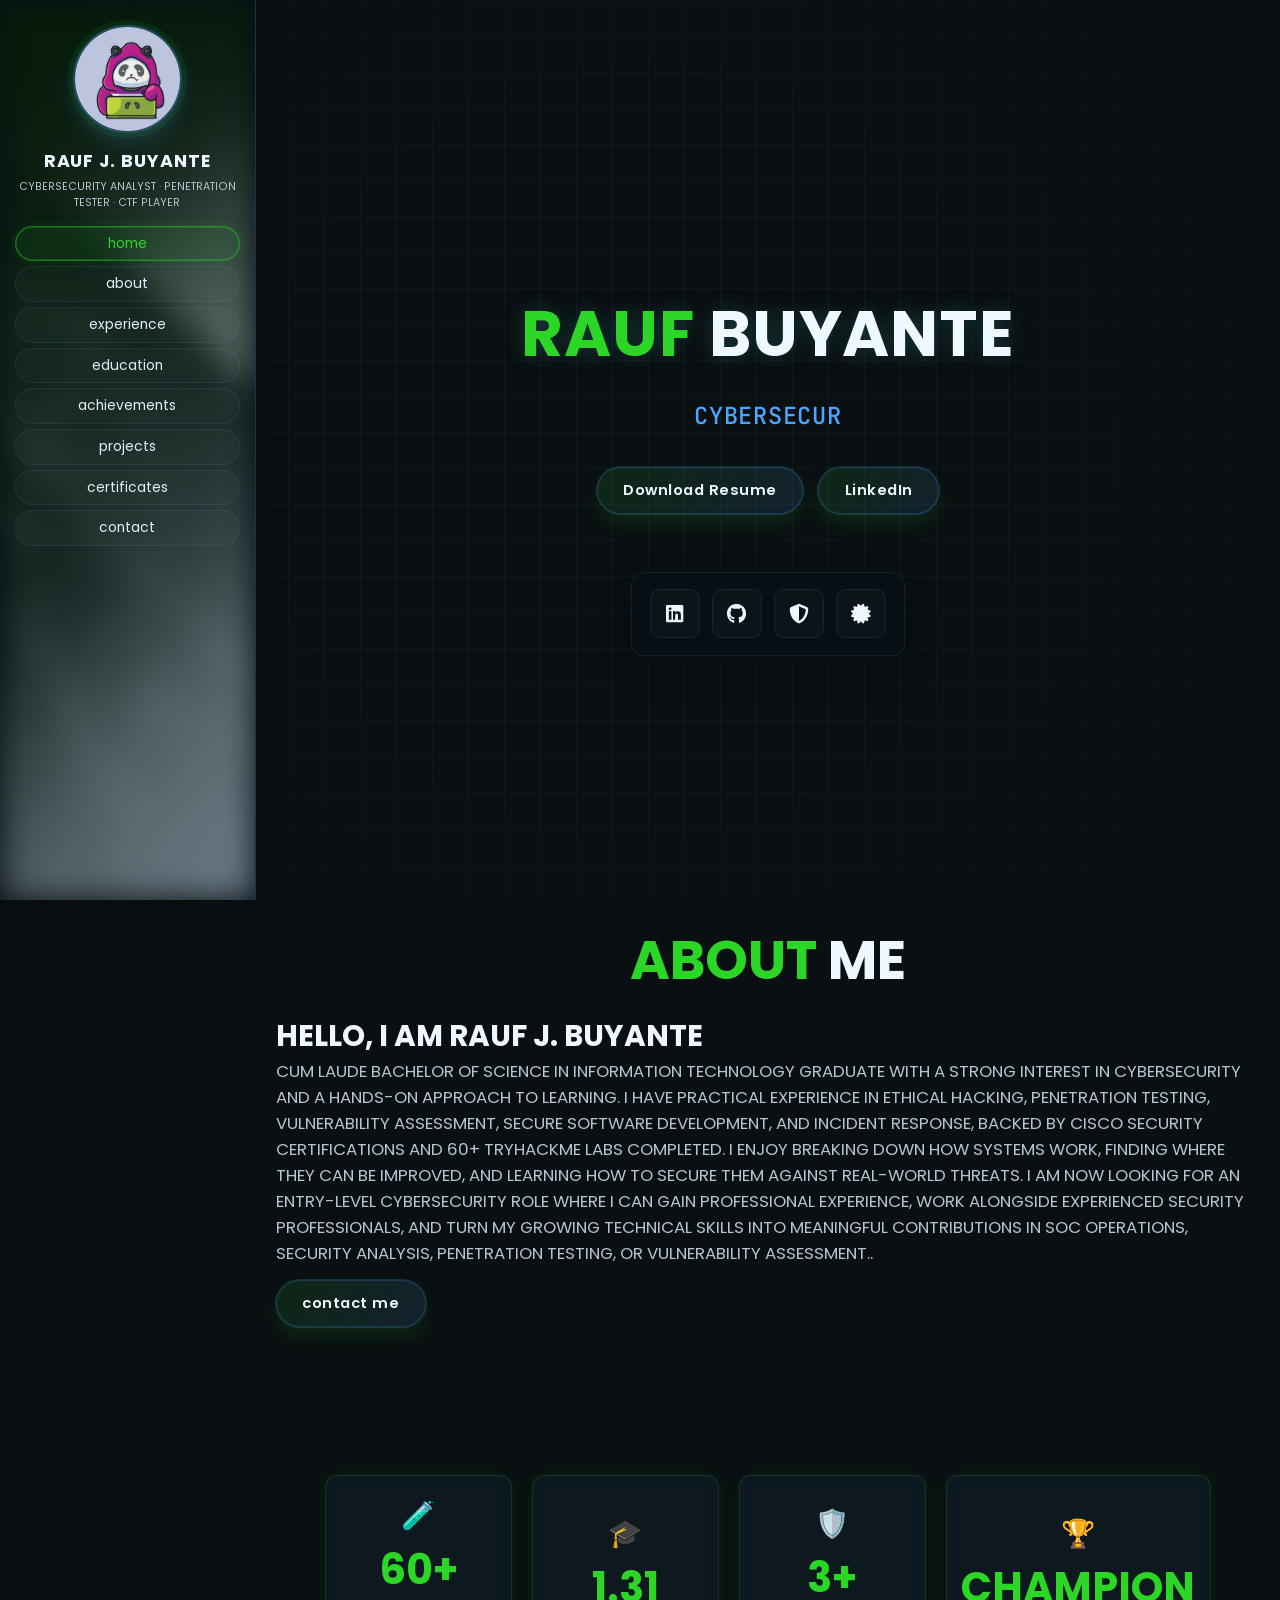
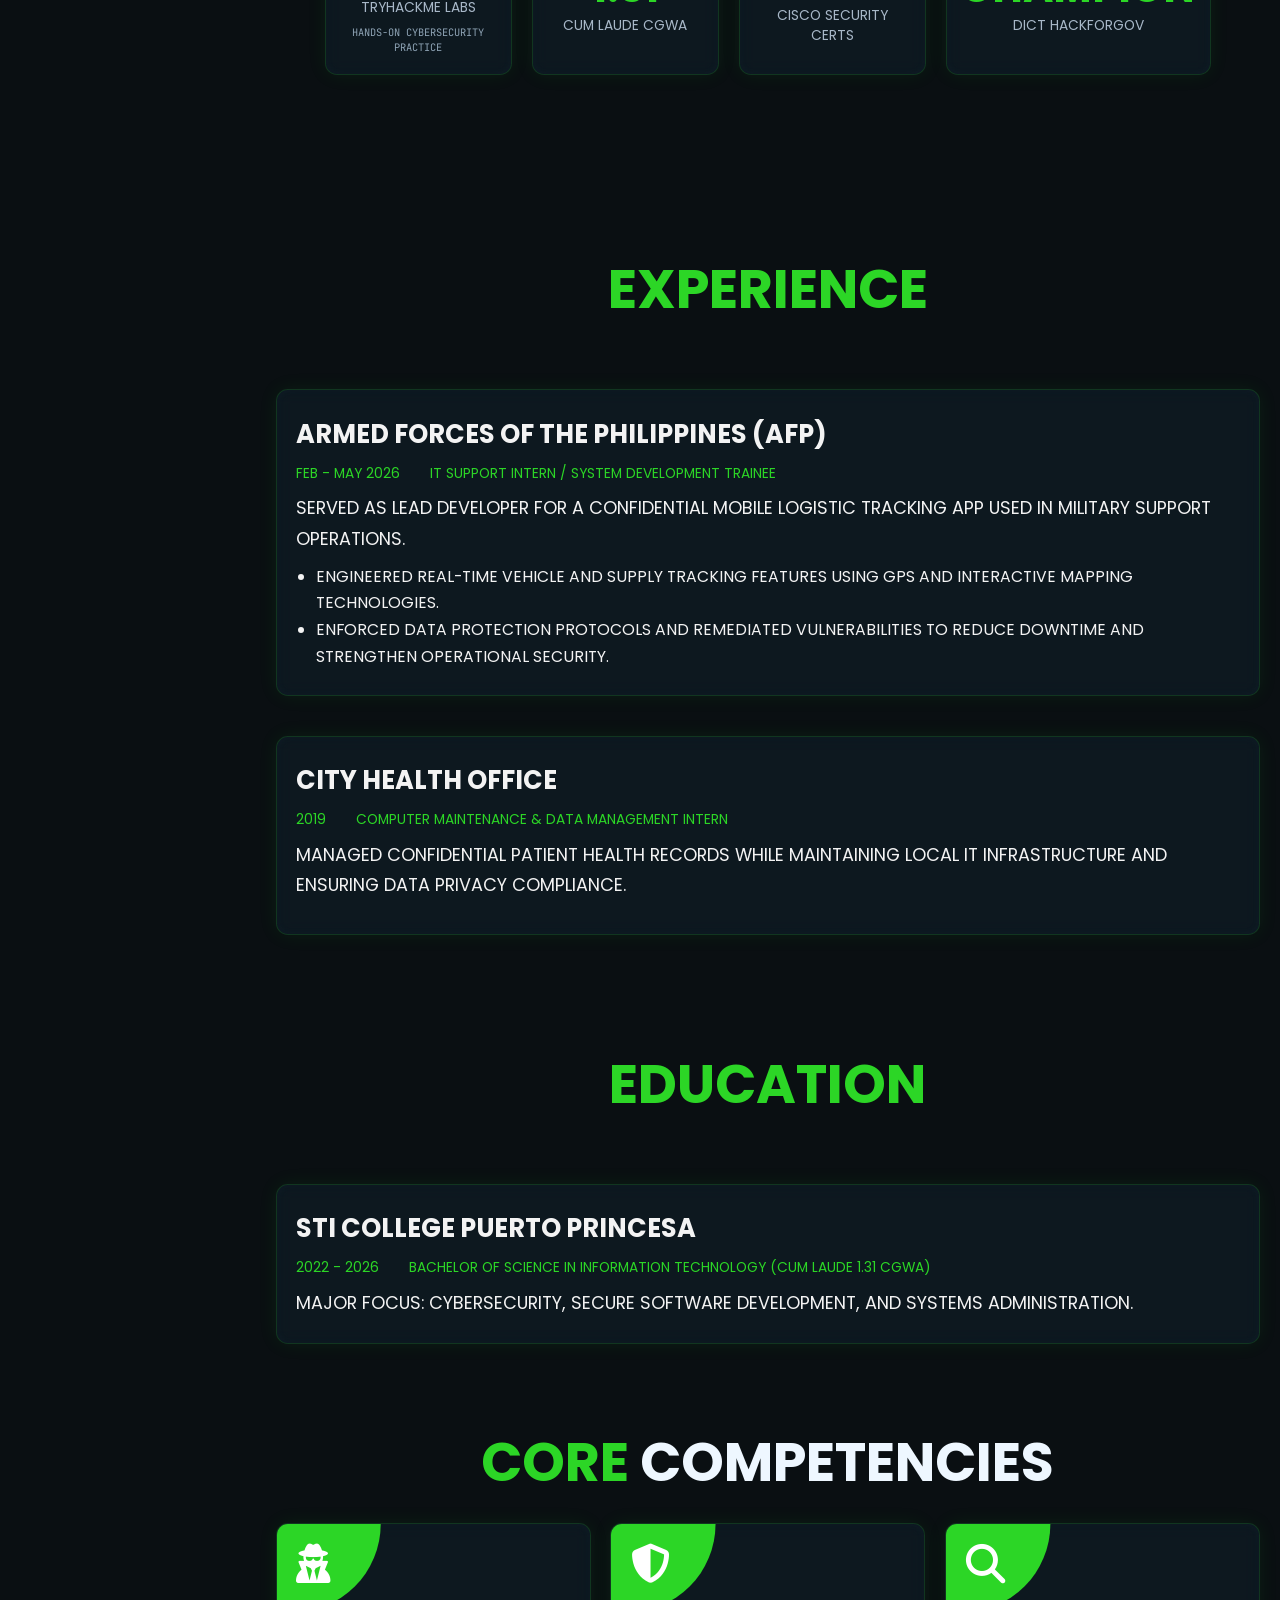
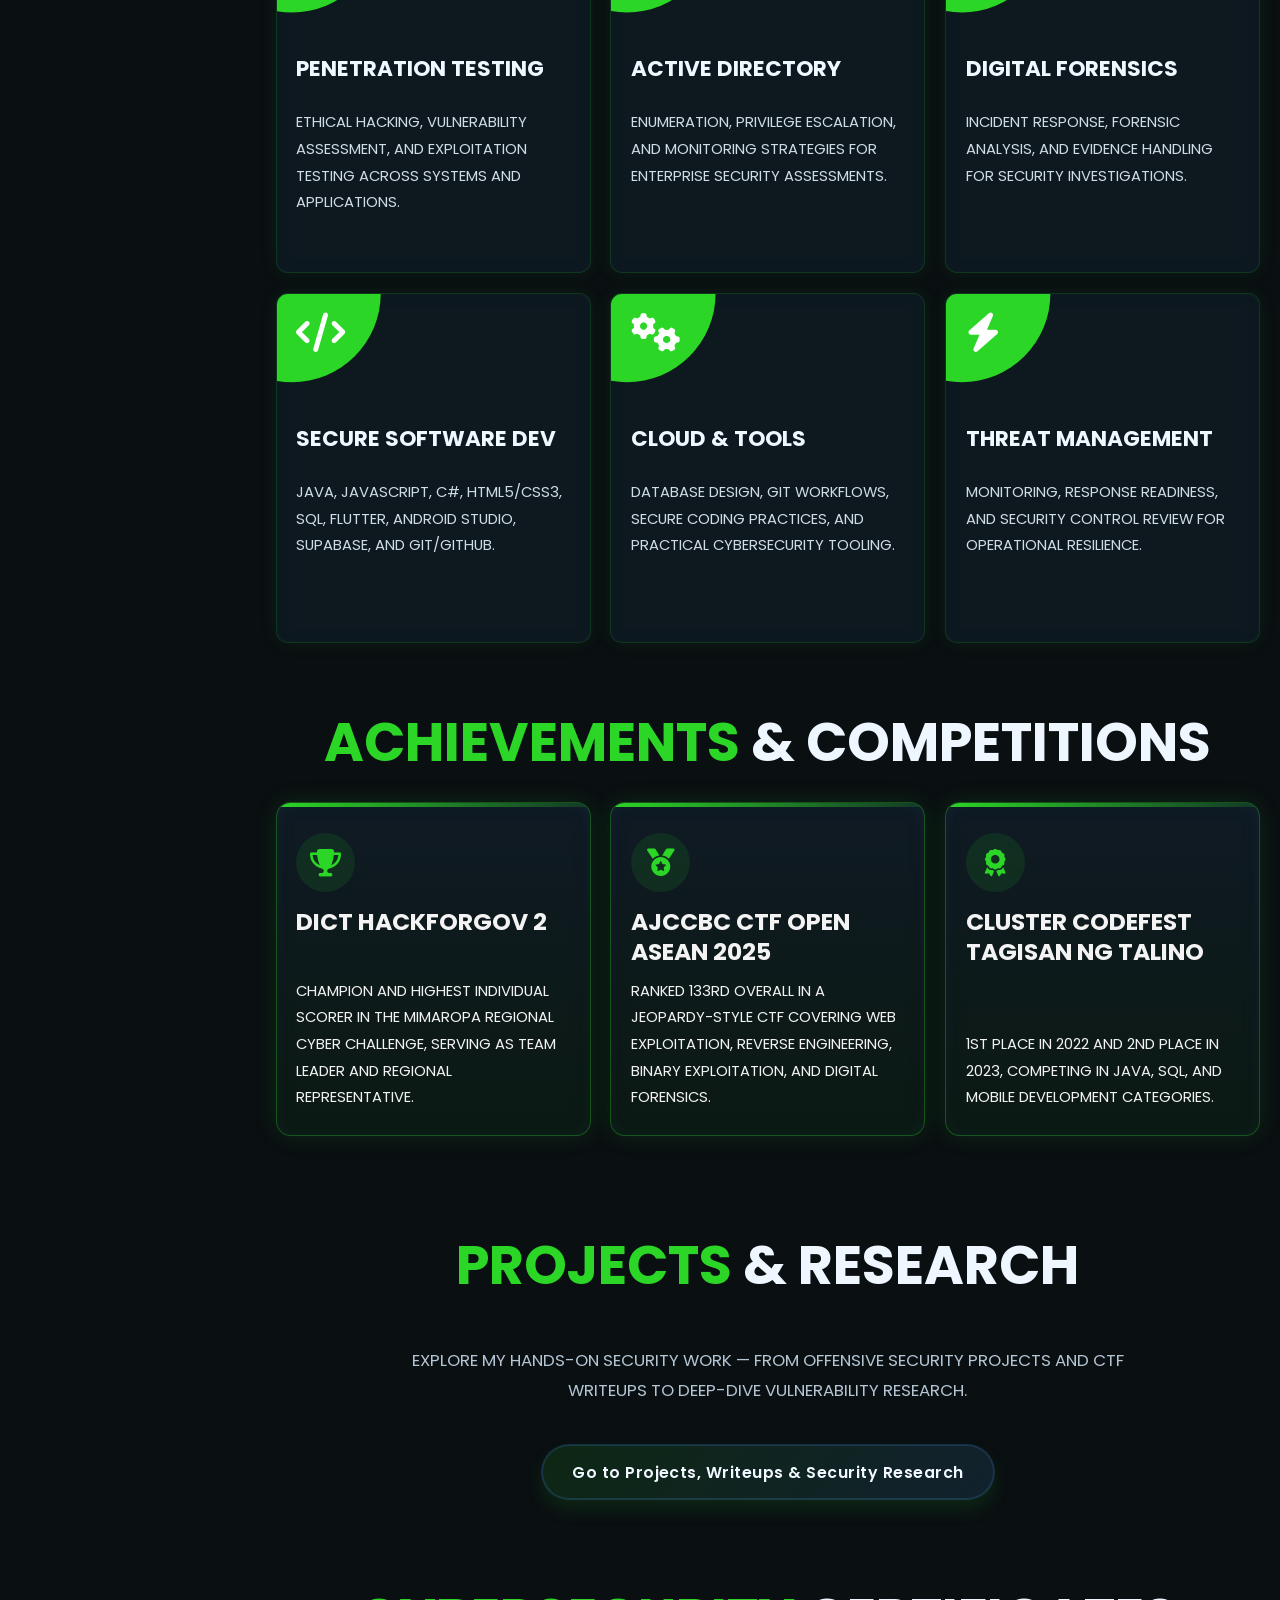
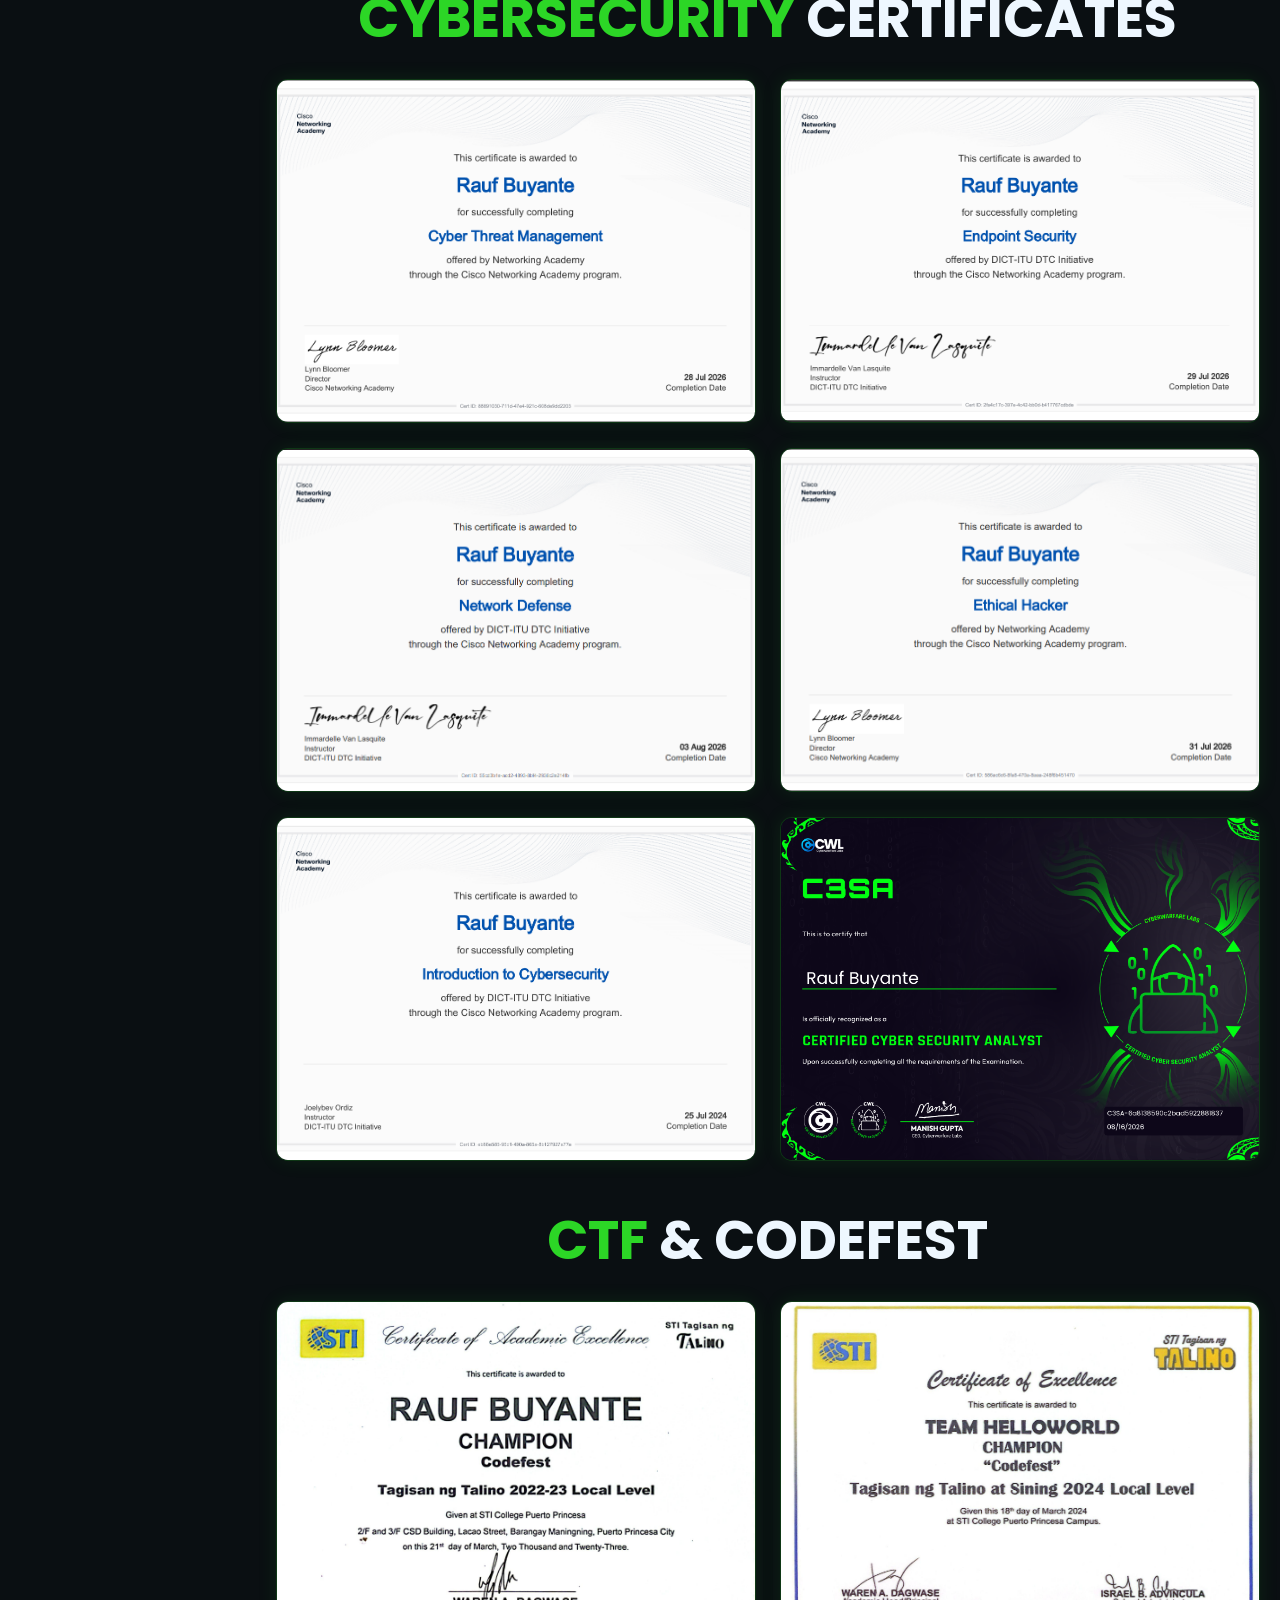
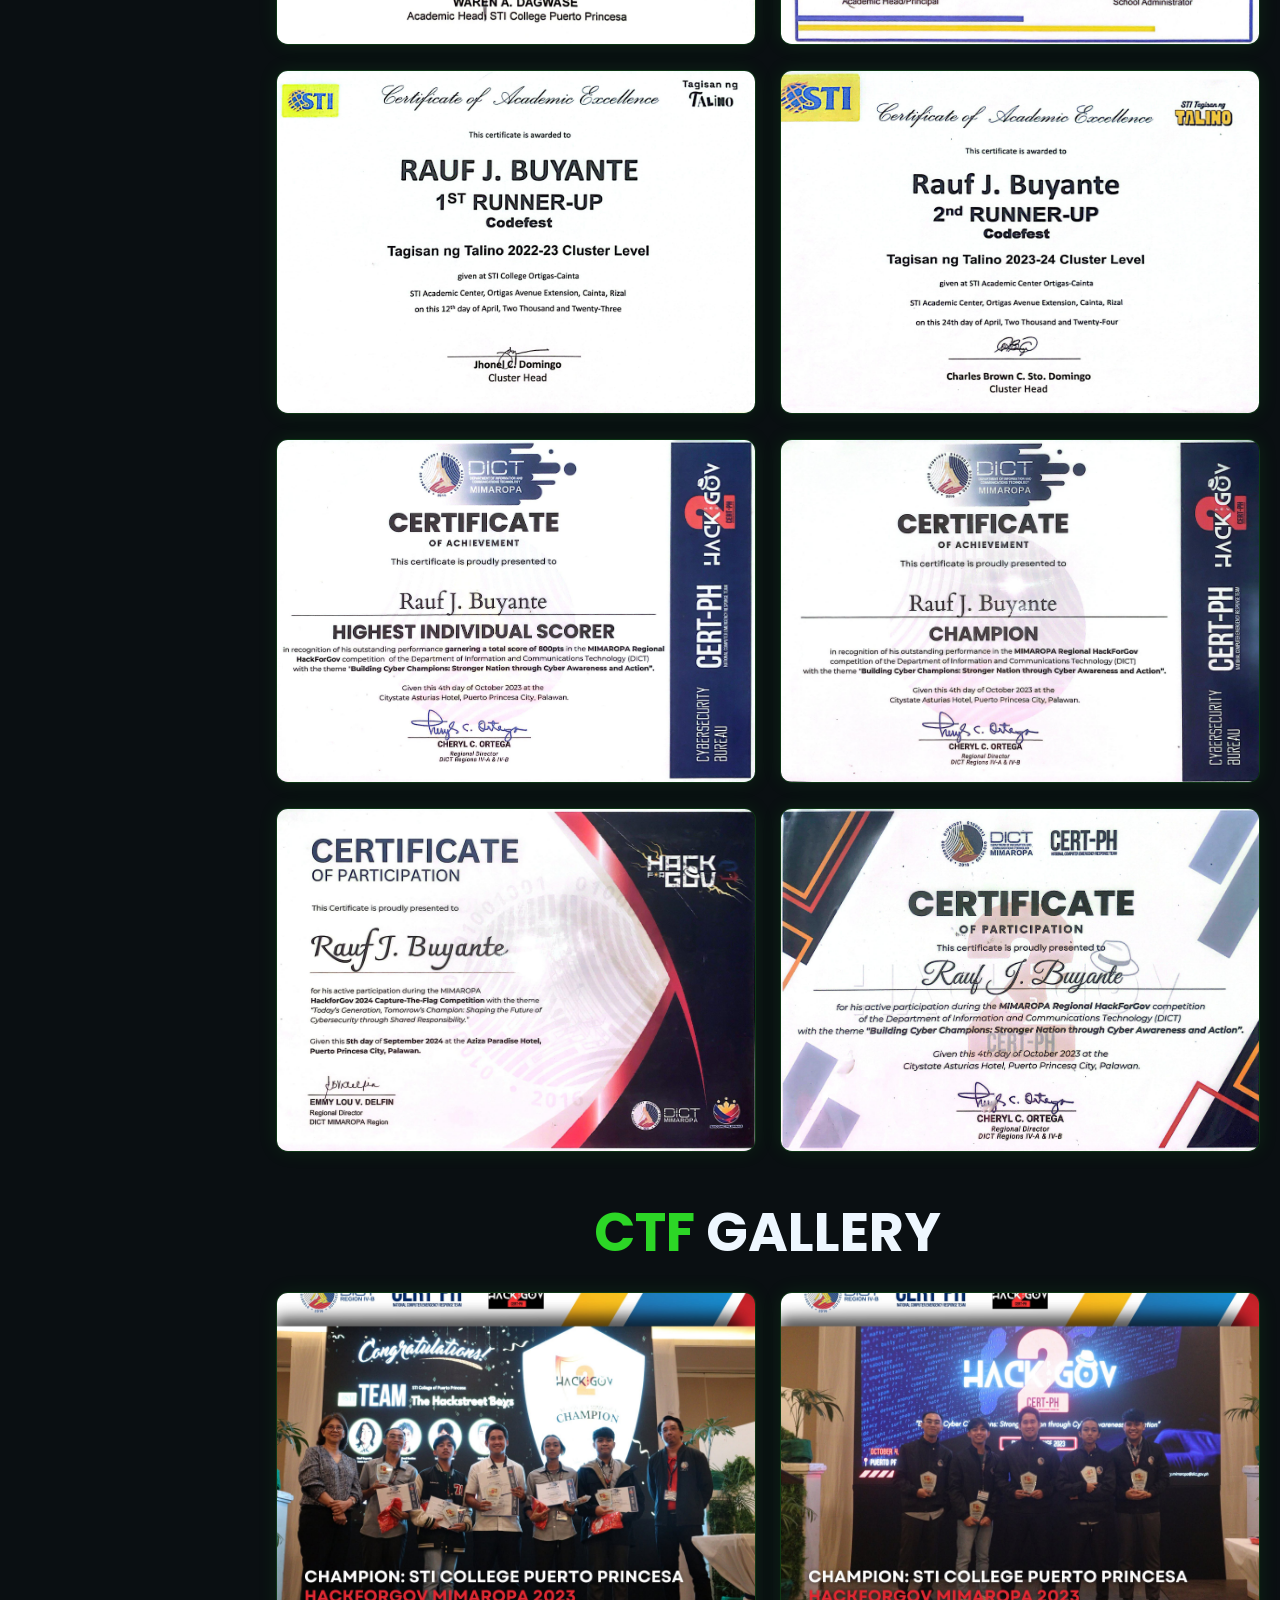
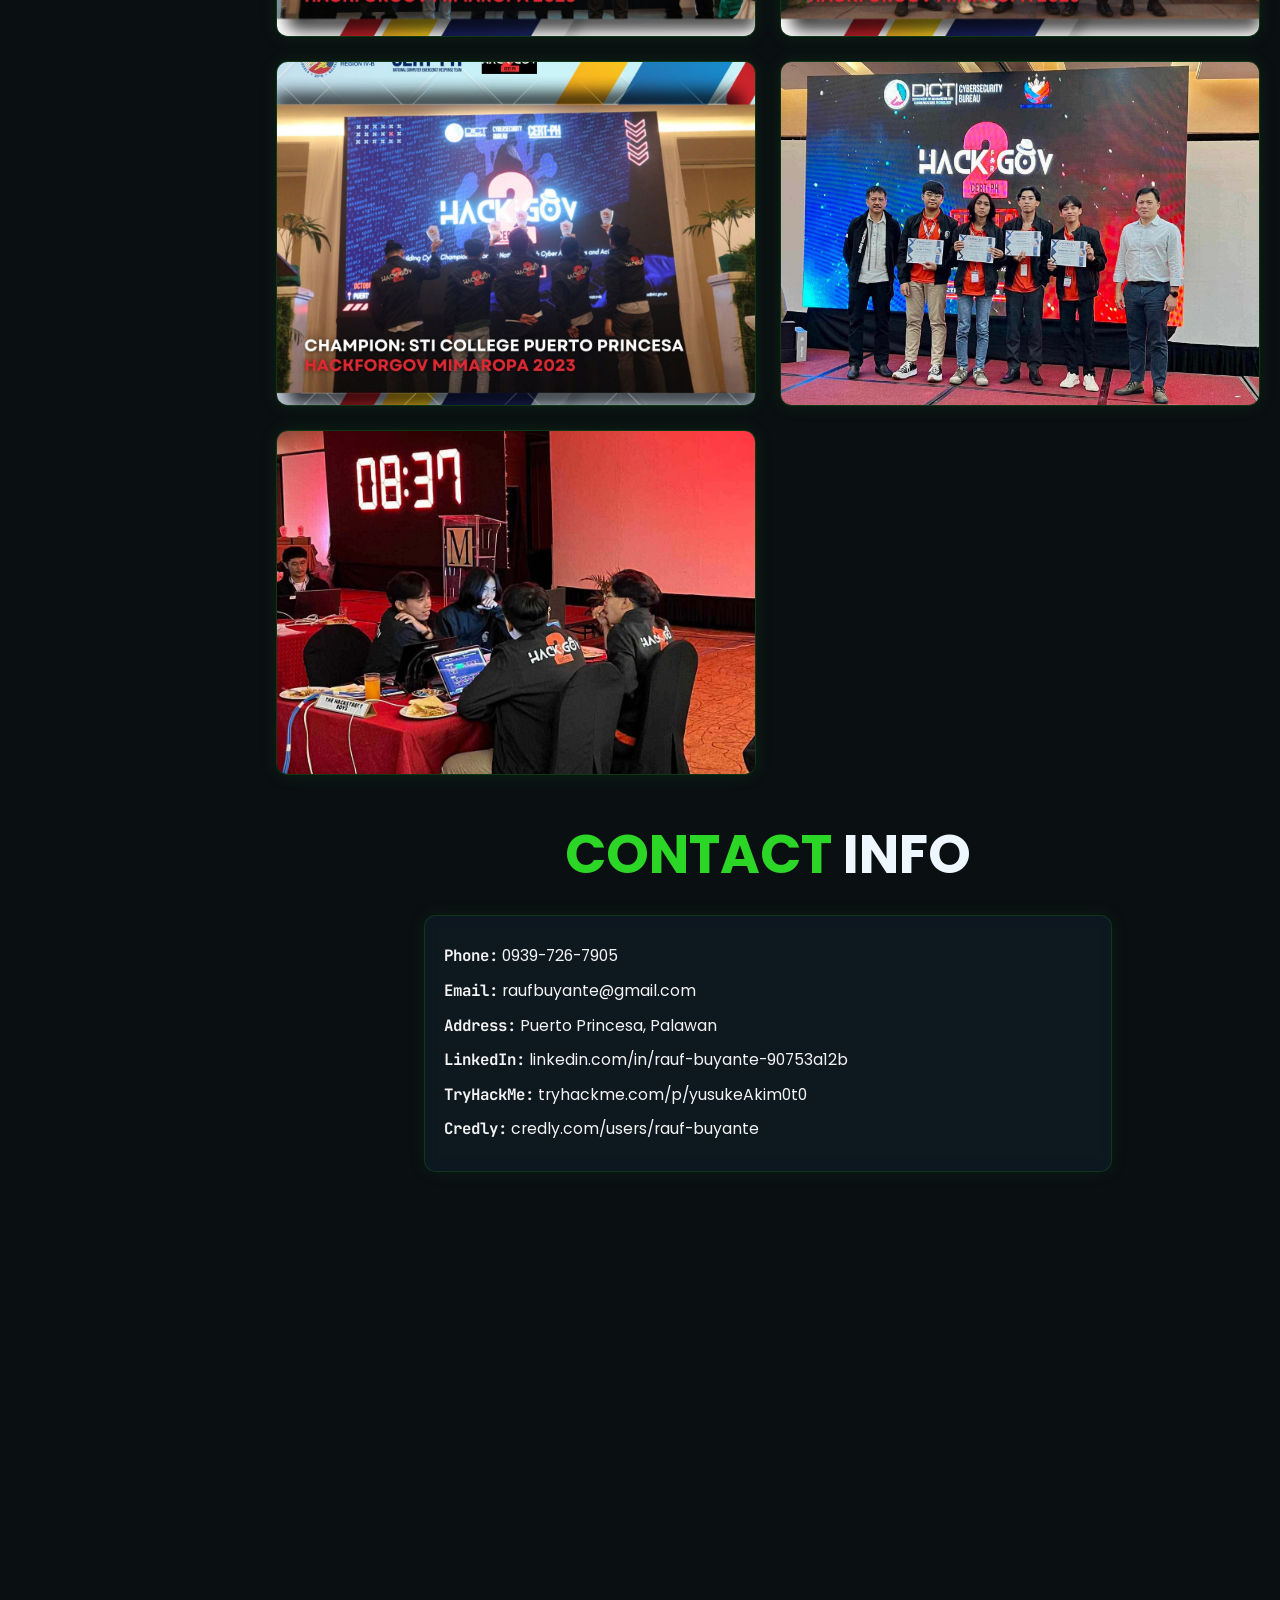
==== commit e880f60f: "Update portfolio 9" ====
--- a/index.html
+++ b/index.html
@@ -26,6 +26,7 @@
             <a href="#experience">experience</a>
             <a href="#education">education</a>
             <a href="#achievements">achievements</a>
+            <a href="#projects">projects</a>
             <a href="#certificates">certificates</a>
             <a href="#contact">contact</a>
         </nav>
@@ -184,6 +185,16 @@
         </div>
     </section>
 
+    <section class="projects-preview" id="projects">
+        <h1 class="heading"><span>projects</span> & research</h1>
+        <p class="projects-preview__intro">
+            Explore my hands-on security work — from offensive security projects and CTF writeups to deep-dive vulnerability research.
+        </p>
+        <div class="projects-preview__cta">
+            <a href="projects.html" class="btn">Go to Projects, Writeups & Security Research</a>
+        </div>
+    </section>
+
     <section class="portfolio" id="certificates">
         <h1 class="heading"><span>cybersecurity</span> certificates</h1>
         <div class="box-container">
--- a/css/style.css
+++ b/css/style.css
@@ -1359,3 +1359,136 @@
     font-size: 3.5rem;
   }
 }
+
+/* ===== PROJECTS PREVIEW (HOME PAGE) ===== */
+.projects-preview {
+  min-height: auto;
+  padding: 5rem 2rem 6rem;
+  text-align: center;
+  position: relative;
+  z-index: 1;
+}
+
+.projects-preview .heading {
+  margin-bottom: 2rem;
+}
+
+.projects-preview__intro {
+  max-width: 75rem;
+  margin: 0 auto 3rem;
+  font-size: 1.7rem;
+  line-height: 1.8;
+  color: var(--light-color);
+}
+
+.projects-preview__cta {
+  display: flex;
+  justify-content: center;
+  margin-top: 2rem;
+}
+
+.projects-preview__cta .btn {
+  font-size: 1.6rem;
+  padding: 1.4rem 3rem;
+}
+
+/* ===== PROJECTS PAGE ===== */
+.projects-page-body {
+  padding-left: 26rem;
+}
+
+.projects-hero {
+  min-height: 50vh;
+  display: flex;
+  flex-direction: column;
+  align-items: center;
+  justify-content: center;
+  text-align: center;
+  padding: 8rem 2rem 3rem;
+  position: relative;
+  z-index: 1;
+}
+
+.projects-hero .heading {
+  font-size: clamp(3.2rem, 4.5vw, 5.5rem);
+  line-height: 1.15;
+  margin-bottom: 1.5rem;
+}
+
+.projects-hero__sub {
+  font-size: 1.7rem;
+  color: var(--light-color);
+  max-width: 70rem;
+  line-height: 1.8;
+  font-family: "JetBrains Mono", monospace;
+  letter-spacing: 0.04rem;
+}
+
+.projects-section {
+  min-height: auto;
+  padding: 3rem 2rem 5rem;
+  position: relative;
+  z-index: 1;
+}
+
+.projects-section + .projects-section {
+  border-top: var(--border);
+  padding-top: 5rem;
+}
+
+.projects-section__title {
+  display: flex;
+  align-items: center;
+  gap: 1.2rem;
+  font-size: 2.6rem;
+  color: var(--black);
+  text-transform: uppercase;
+  letter-spacing: 0.05rem;
+  margin-bottom: 2rem;
+  padding-bottom: 1.2rem;
+  border-bottom: 1px solid rgba(44, 214, 38, 0.2);
+}
+
+.projects-section__title i {
+  color: var(--green);
+  font-size: 2.4rem;
+}
+
+.projects-section__empty {
+  font-size: 1.6rem;
+  color: var(--light-color);
+  font-style: italic;
+  padding: 2rem;
+  border-radius: 1.2rem;
+  background: rgba(78, 165, 255, 0.06);
+  border: 1px dashed rgba(78, 165, 255, 0.3);
+  box-shadow: 0 0 2rem rgba(44, 214, 38, 0.08), inset 0 0 1rem rgba(78, 165, 255, 0.04);
+  backdrop-filter: blur(8px);
+  text-align: center;
+}
+
+/* ===== PROJECTS PAGE RESPONSIVE ===== */
+@media (max-width: 991px) {
+  .projects-page-body {
+    padding-left: 0;
+  }
+
+  .projects-hero {
+    padding-top: 8rem;
+  }
+}
+
+@media (max-width: 450px) {
+  .projects-section__title {
+    font-size: 2.2rem;
+    flex-wrap: wrap;
+  }
+
+  .projects-section__title i {
+    font-size: 2rem;
+  }
+
+  .projects-hero__sub {
+    font-size: 1.5rem;
+  }
+}
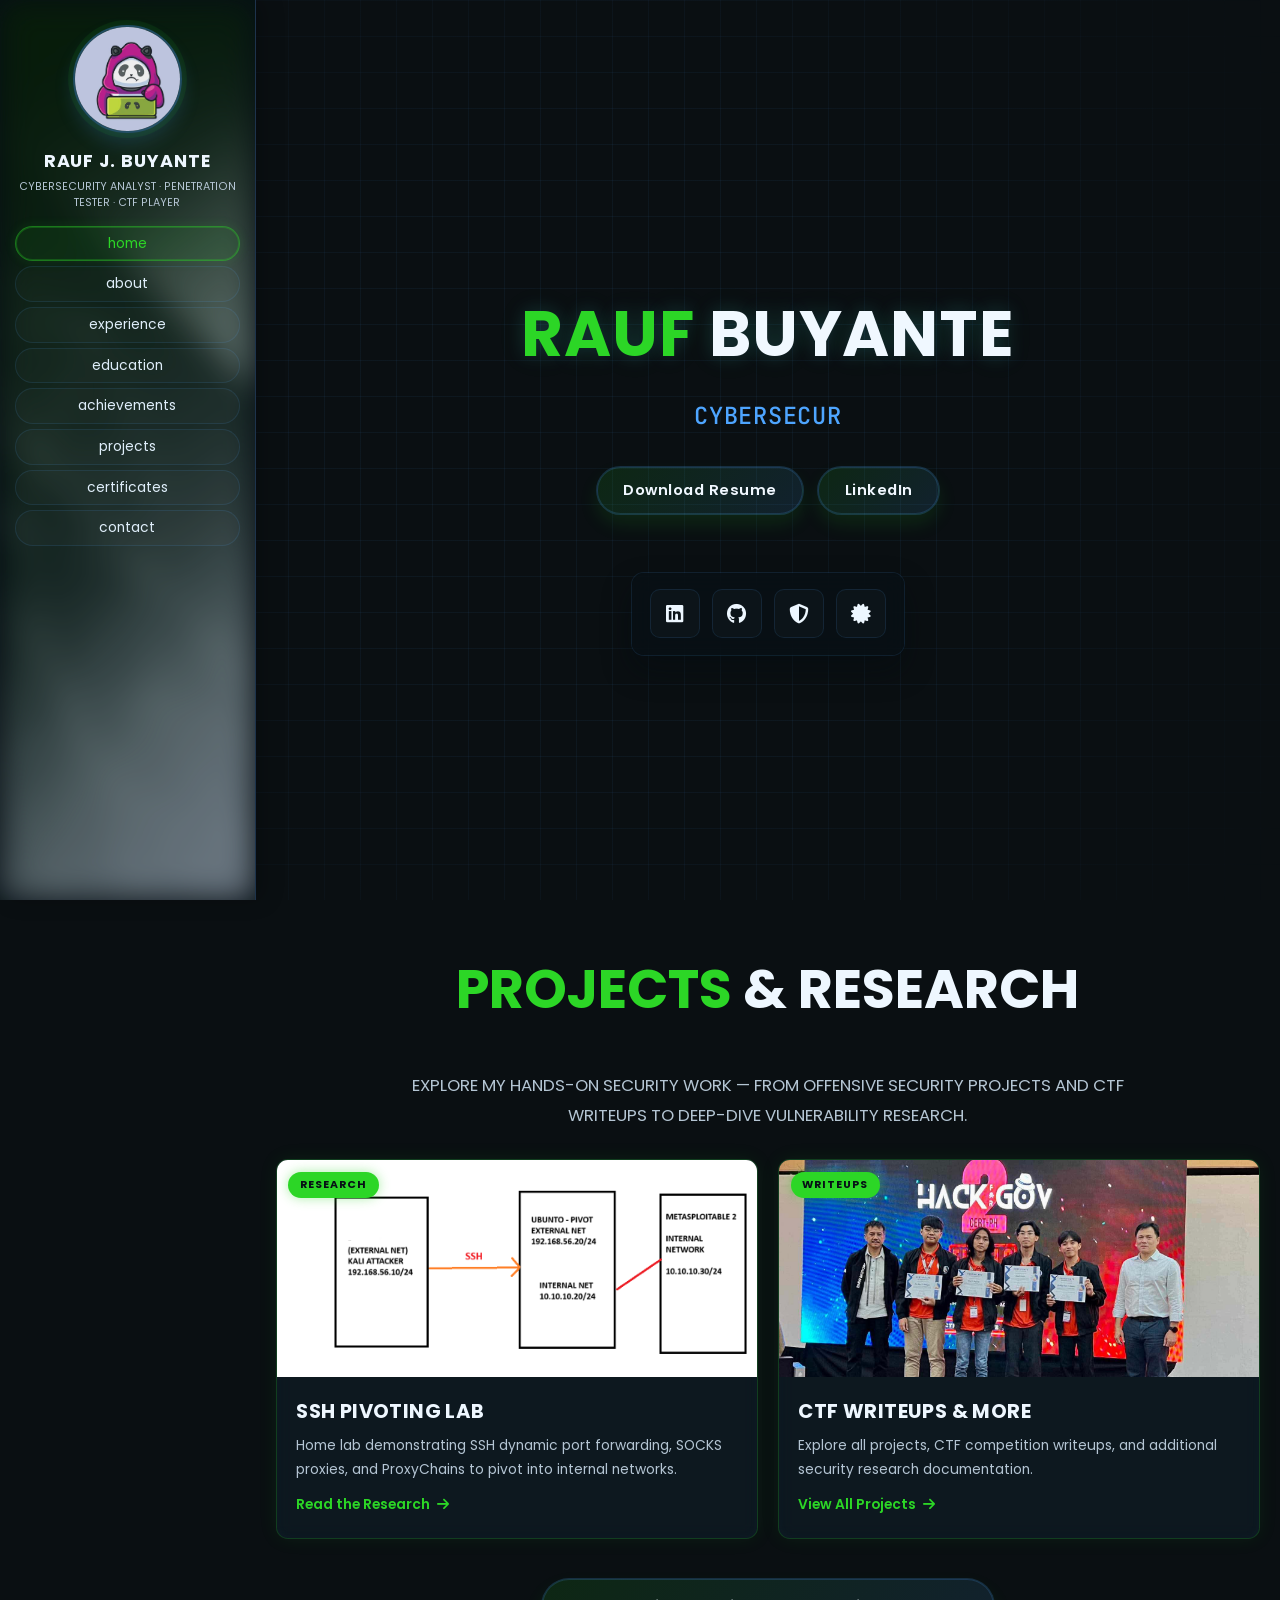
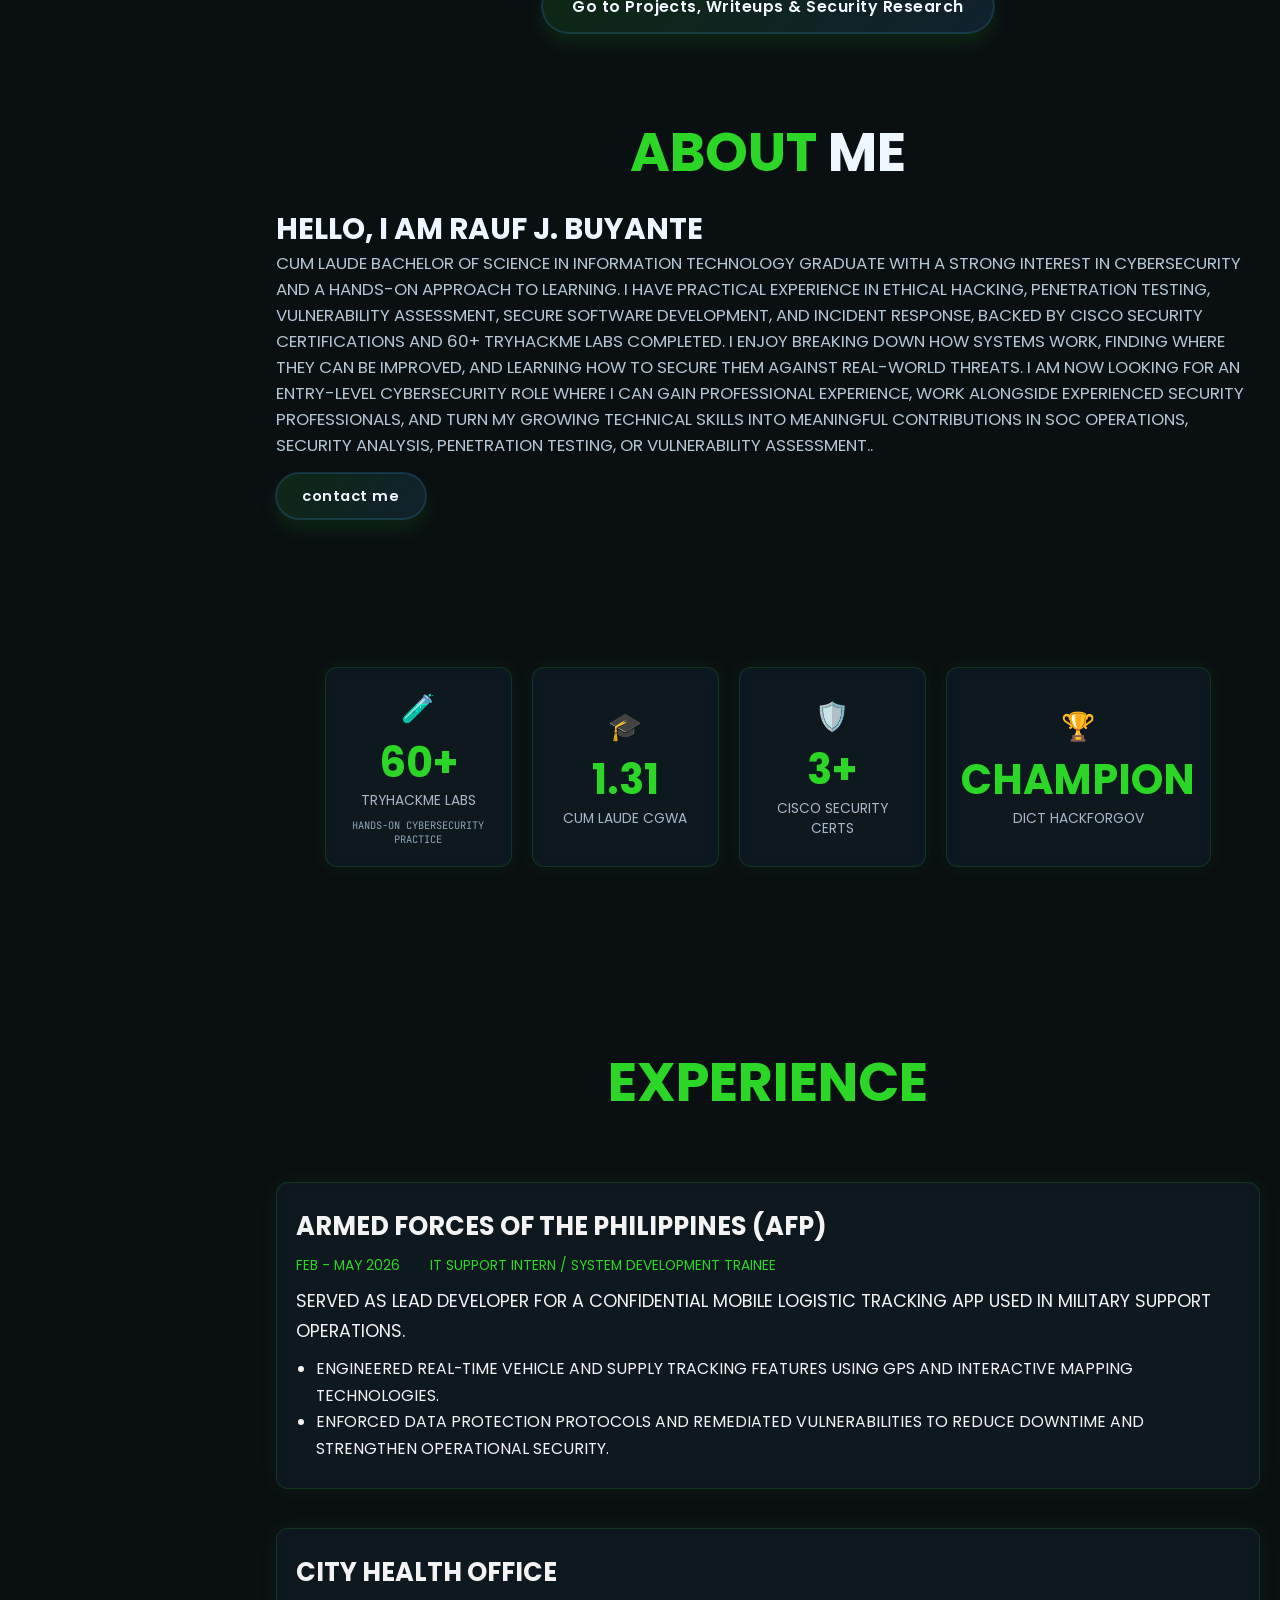
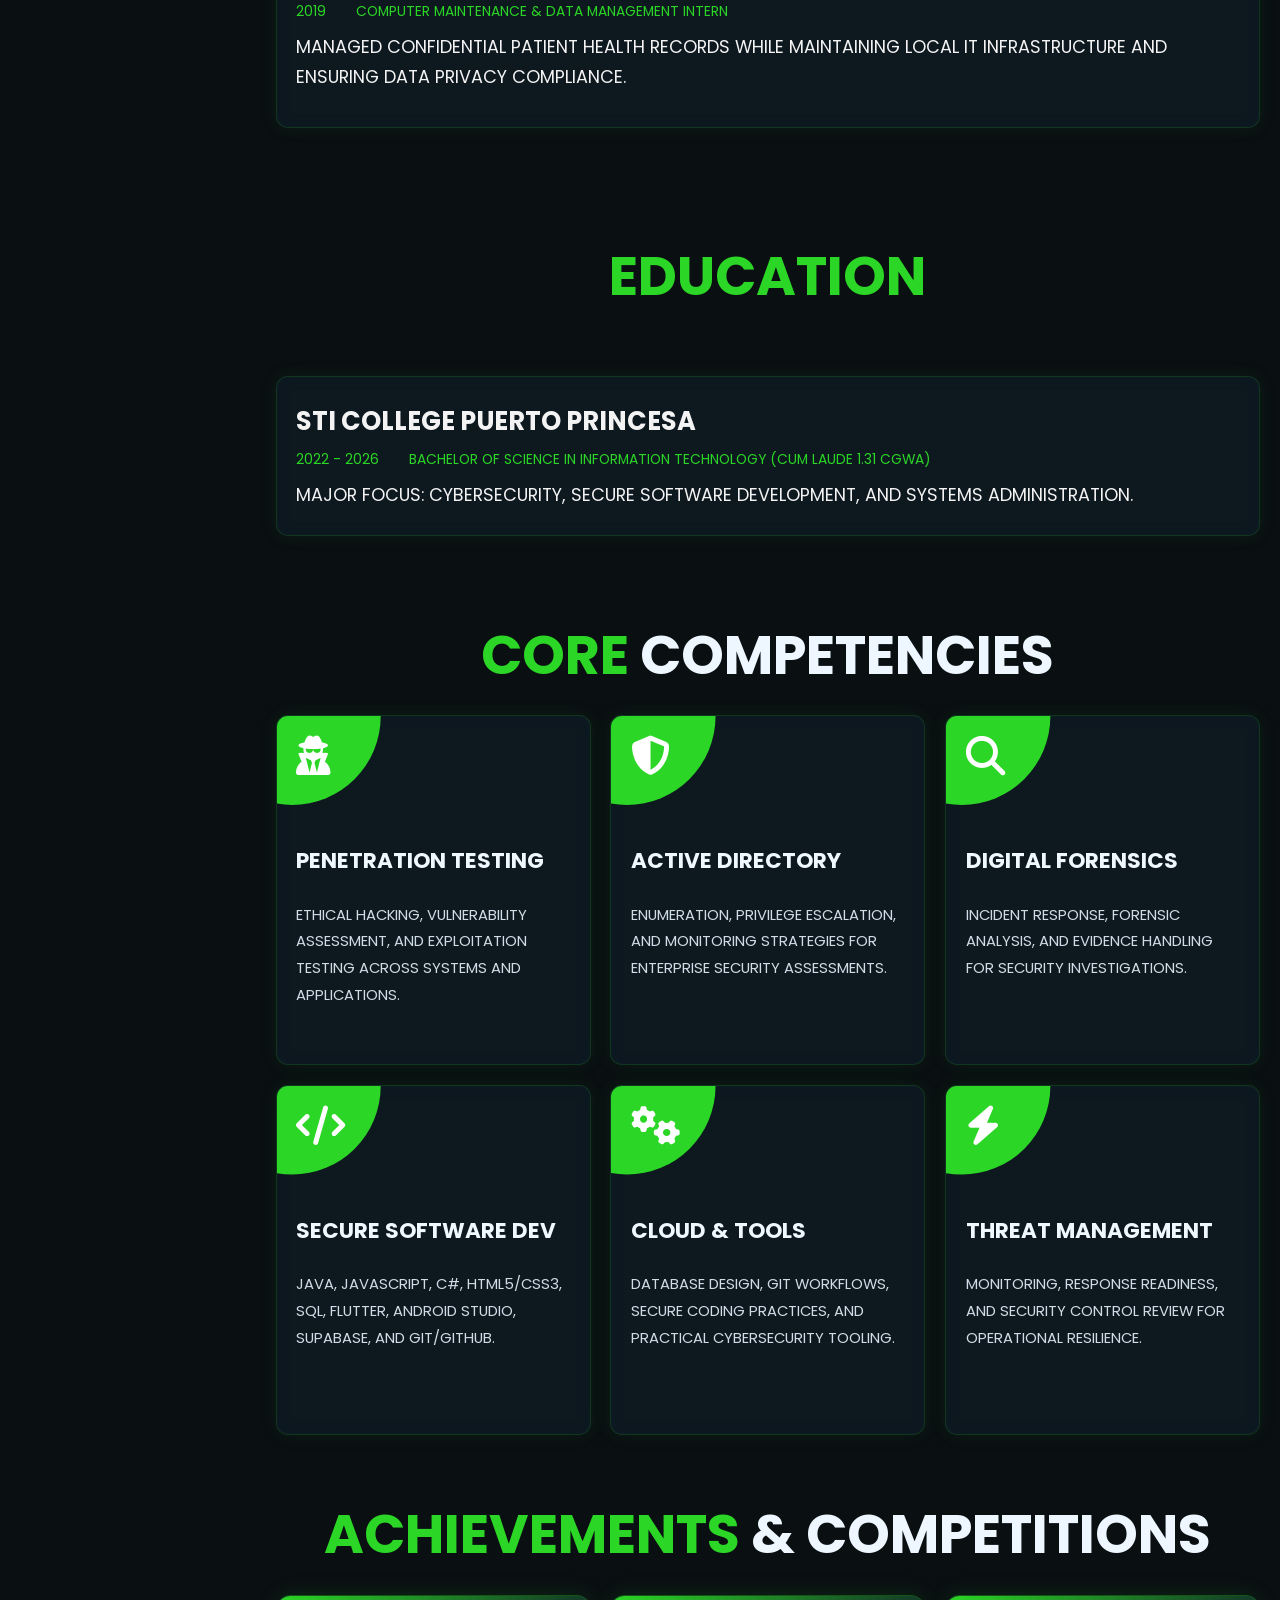
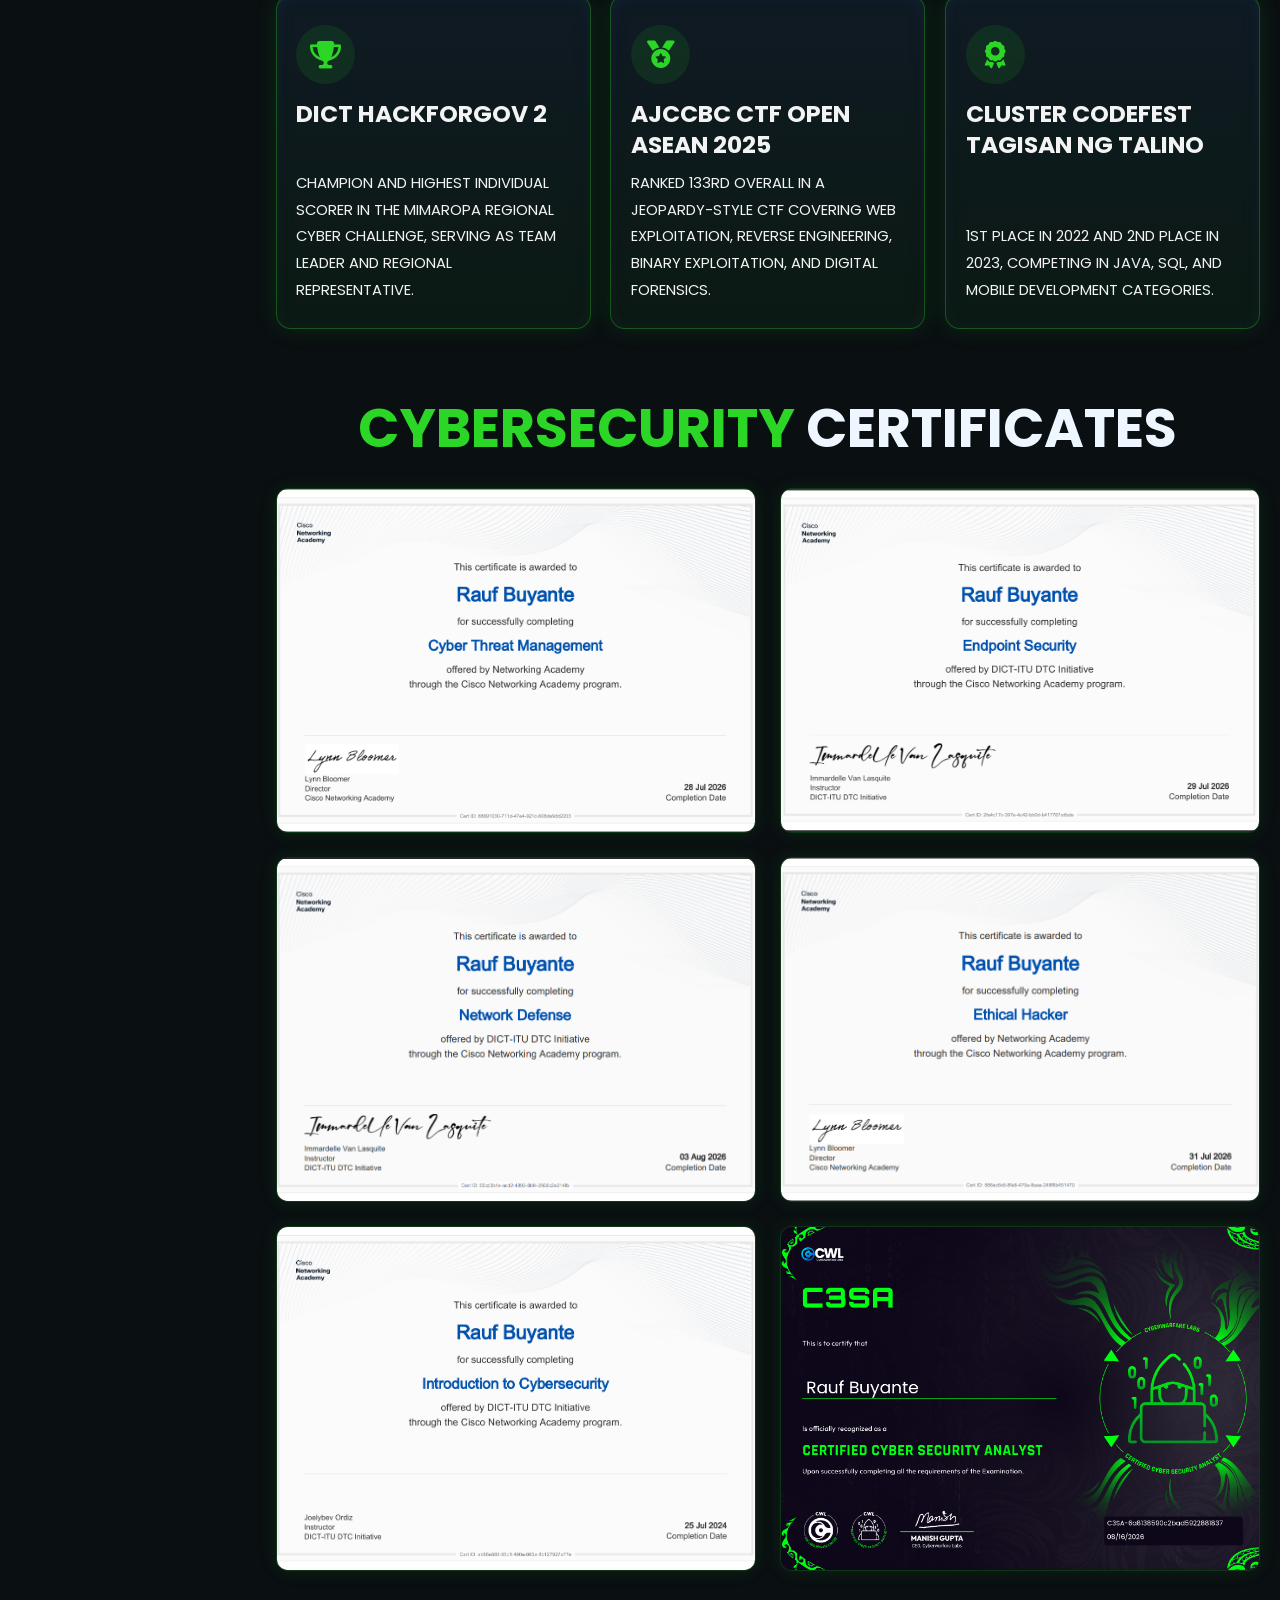
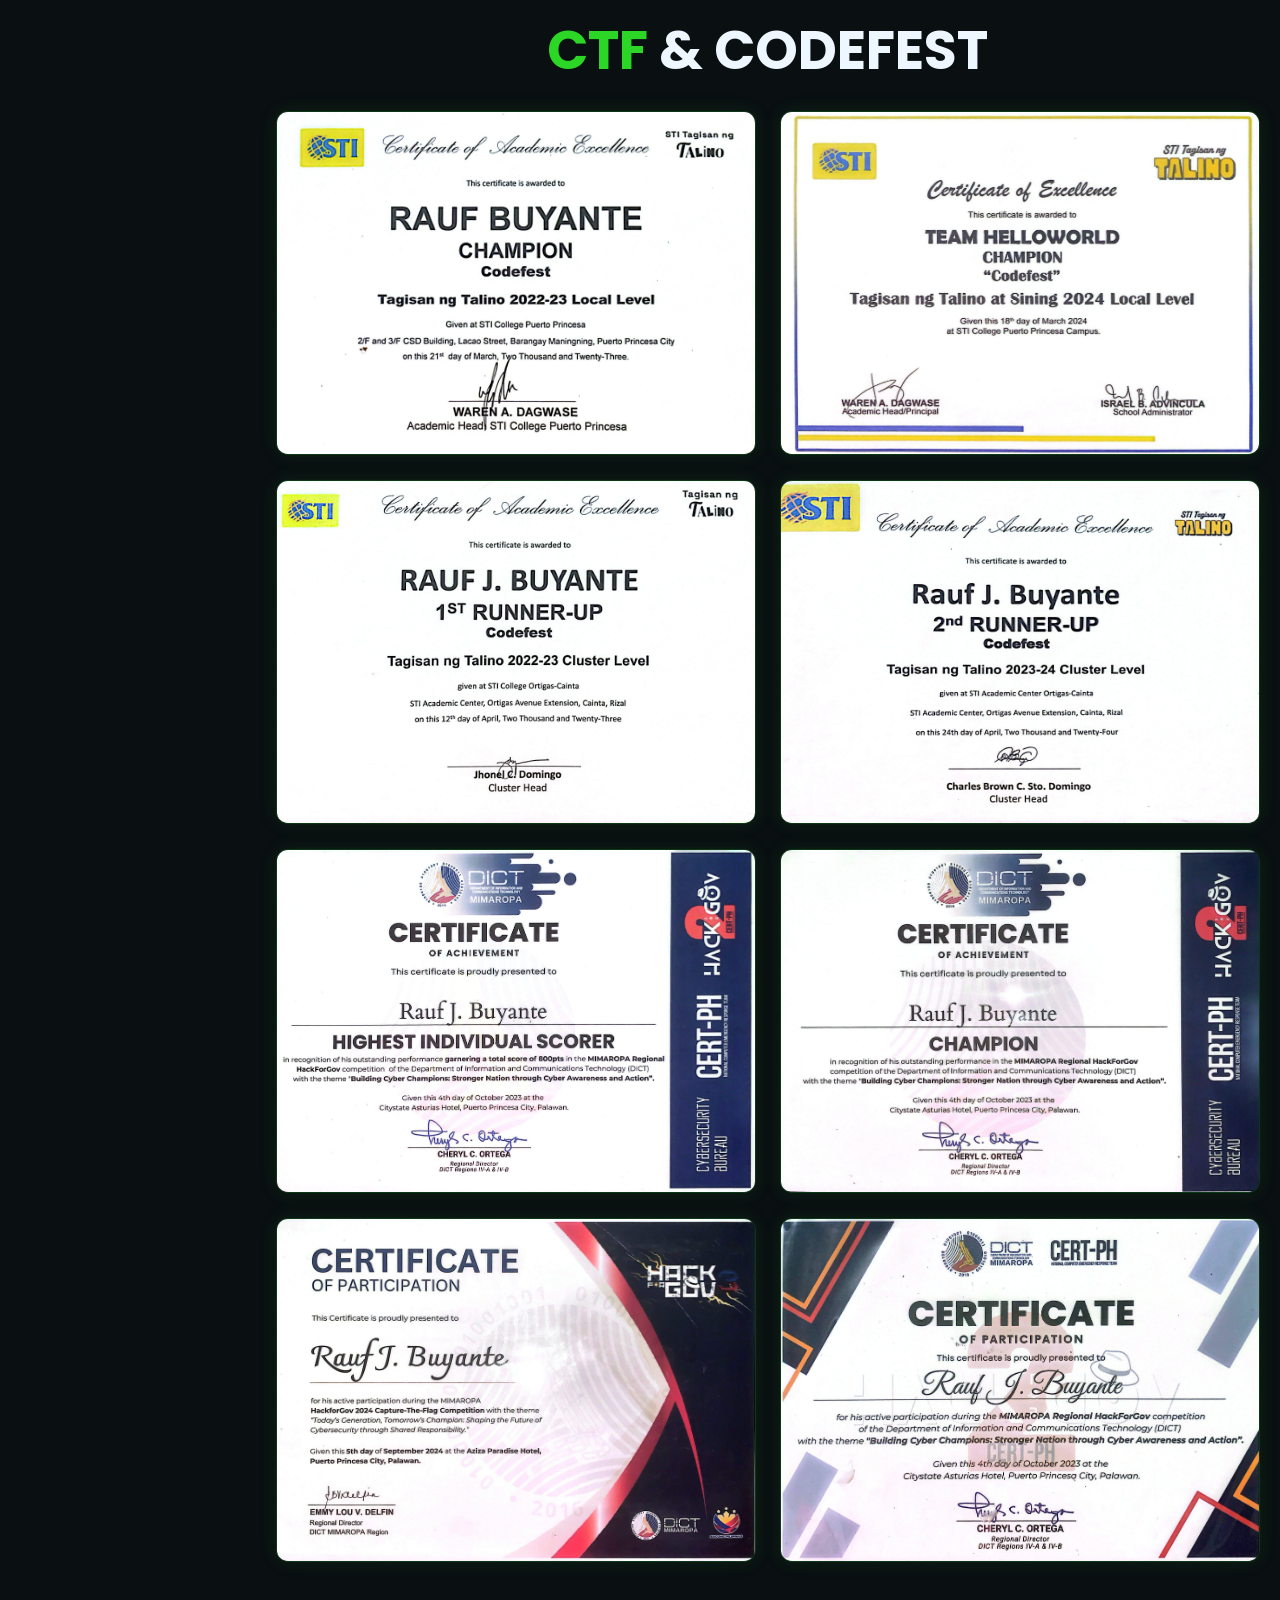
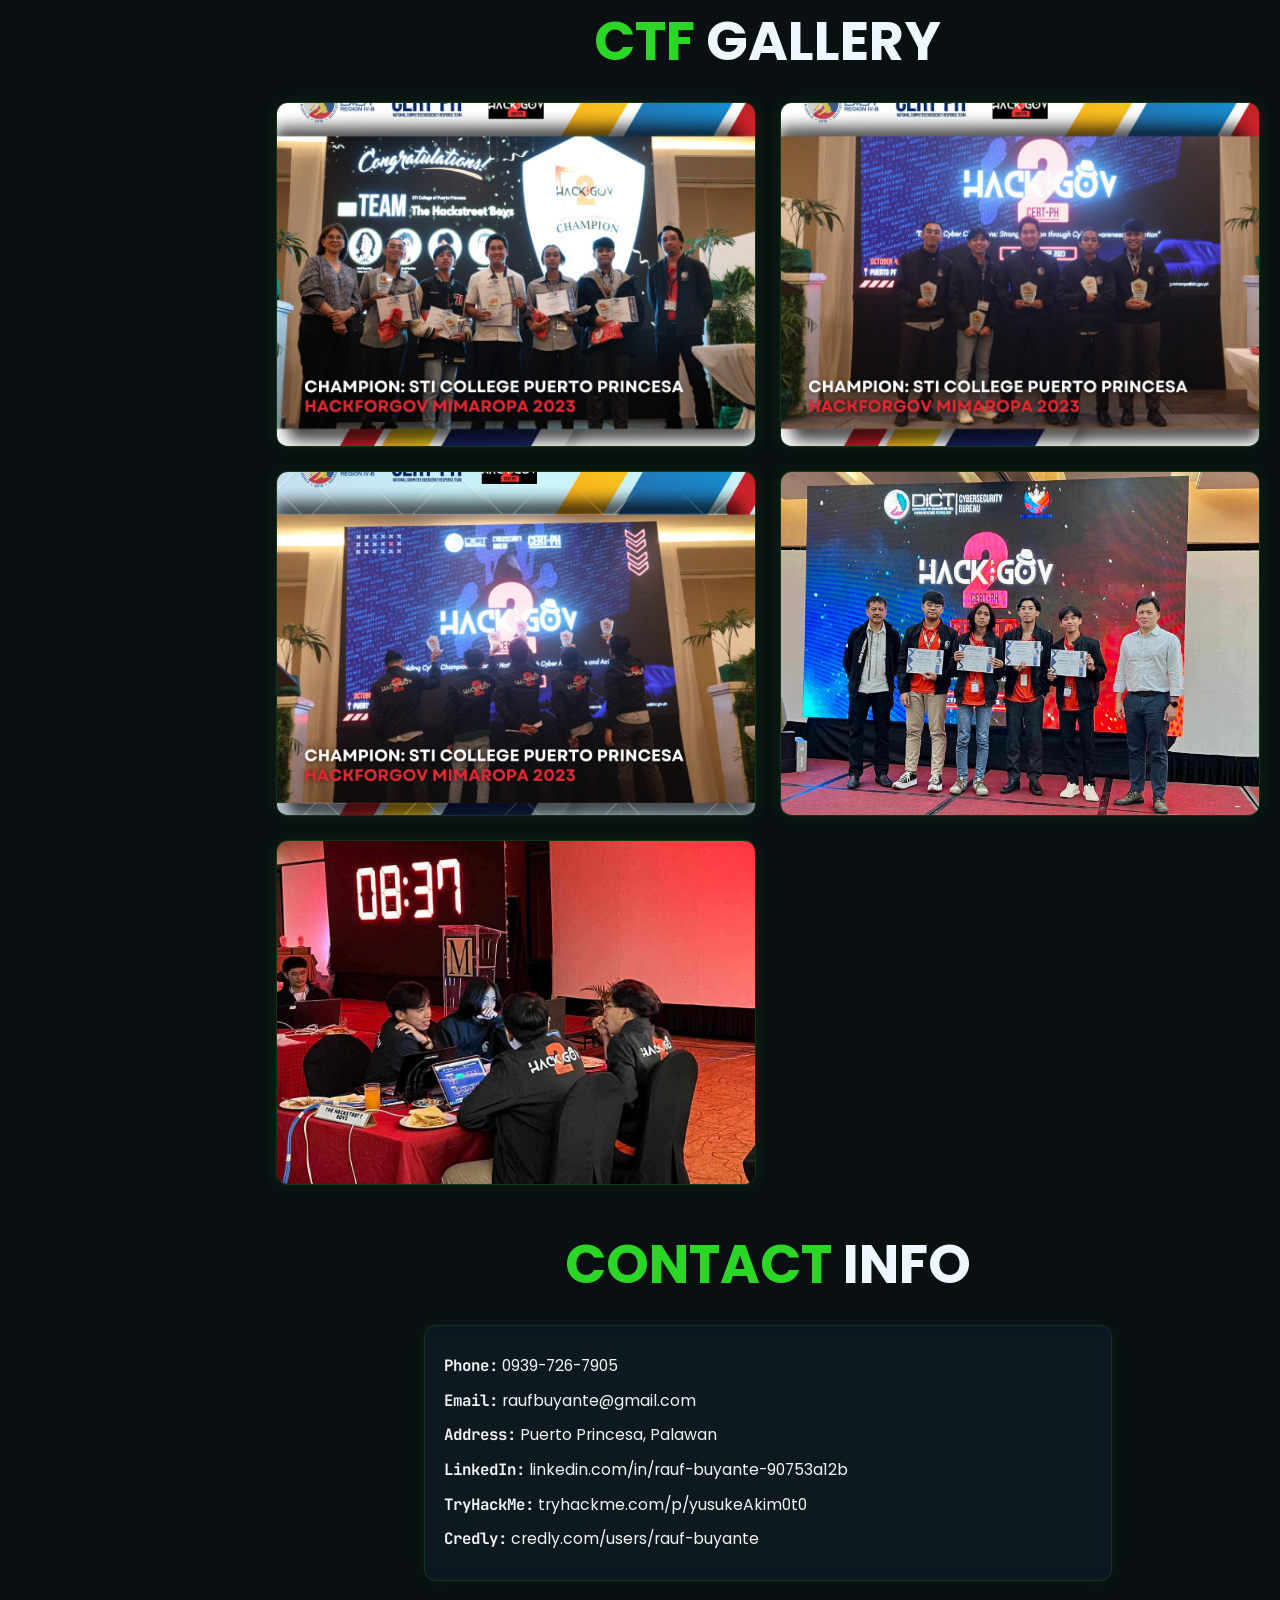
==== commit e18e0f29: "Update portfolio 11" ====
--- a/index.html
+++ b/index.html
@@ -52,6 +52,40 @@
         </div>
     </section>
 
+    <section class="projects-preview" id="projects">
+        <h1 class="heading"><span>projects</span> & research</h1>
+        <p class="projects-preview__intro">
+            Explore my hands-on security work — from offensive security projects and CTF writeups to deep-dive vulnerability research.
+        </p>
+        <div class="projects-preview__grid">
+            <a href="research/ssh-pivoting-lab.html" class="projects-preview__card">
+                <div class="projects-preview__thumb">
+                    <img src="assets/research/ssh-pivoting/01-lab-topology.png" alt="SSH Pivoting Lab topology preview" loading="lazy">
+                    <span class="projects-preview__badge">RESEARCH</span>
+                </div>
+                <div class="projects-preview__body">
+                    <h3>SSH Pivoting Lab</h3>
+                    <p>Home lab demonstrating SSH dynamic port forwarding, SOCKS proxies, and ProxyChains to pivot into internal networks.</p>
+                    <span class="projects-preview__link">Read the Research <i class="fa-solid fa-arrow-right"></i></span>
+                </div>
+            </a>
+            <a href="projects.html" class="projects-preview__card">
+                <div class="projects-preview__thumb">
+                    <img src="assets/gallery/ctf/new1.jpg" alt="CTF competition preview" loading="lazy">
+                    <span class="projects-preview__badge">WRITEUPS</span>
+                </div>
+                <div class="projects-preview__body">
+                    <h3>CTF Writeups & More</h3>
+                    <p>Explore all projects, CTF competition writeups, and additional security research documentation.</p>
+                    <span class="projects-preview__link">View All Projects <i class="fa-solid fa-arrow-right"></i></span>
+                </div>
+            </a>
+        </div>
+        <div class="projects-preview__cta">
+            <a href="projects.html" class="btn">Go to Projects, Writeups & Security Research</a>
+        </div>
+    </section>
+
     <section class="about" id="about">
         <h1 class="heading"><span>about</span> me</h1>
         <div class="content">
@@ -182,16 +216,6 @@
                 <h3>Cluster Codefest Tagisan ng Talino</h3>
                 <p>1st place in 2022 and 2nd place in 2023, competing in Java, SQL, and mobile development categories.</p>
             </div>
-        </div>
-    </section>
-
-    <section class="projects-preview" id="projects">
-        <h1 class="heading"><span>projects</span> & research</h1>
-        <p class="projects-preview__intro">
-            Explore my hands-on security work — from offensive security projects and CTF writeups to deep-dive vulnerability research.
-        </p>
-        <div class="projects-preview__cta">
-            <a href="projects.html" class="btn">Go to Projects, Writeups & Security Research</a>
         </div>
     </section>
 
--- a/css/style.css
+++ b/css/style.css
@@ -1381,6 +1381,99 @@
   color: var(--light-color);
 }
 
+.projects-preview__grid {
+  display: grid;
+  grid-template-columns: repeat(auto-fit, minmax(32rem, 1fr));
+  gap: 2rem;
+  max-width: 110rem;
+  margin: 0 auto 3rem;
+}
+
+.projects-preview__card {
+  display: block;
+  text-align: left;
+  border-radius: 1.2rem;
+  background: rgba(78, 165, 255, 0.06);
+  border: 1px solid rgba(44, 214, 38, 0.2);
+  box-shadow: 0 0 2rem rgba(44, 214, 38, 0.08), inset 0 0 1rem rgba(78, 165, 255, 0.04);
+  backdrop-filter: blur(8px);
+  overflow: hidden;
+  text-decoration: none;
+  transition: all 0.3s ease;
+}
+
+.projects-preview__card:hover {
+  transform: translateY(-0.4rem);
+  border-color: rgba(44, 214, 38, 0.4);
+  box-shadow: 0 0 3rem rgba(44, 214, 38, 0.18), inset 0 0 1.2rem rgba(78, 165, 255, 0.08);
+}
+
+.projects-preview__thumb {
+  position: relative;
+  height: 22rem;
+  overflow: hidden;
+}
+
+.projects-preview__thumb img {
+  width: 100%;
+  height: 100%;
+  object-fit: cover;
+  transition: transform 0.35s ease;
+}
+
+.projects-preview__card:hover .projects-preview__thumb img {
+  transform: scale(1.06);
+}
+
+.projects-preview__badge {
+  position: absolute;
+  top: 1.2rem;
+  left: 1.2rem;
+  padding: 0.5rem 1.2rem;
+  border-radius: 999px;
+  font-size: 1.1rem;
+  font-weight: 700;
+  letter-spacing: 0.1rem;
+  color: #071016;
+  background: var(--green);
+  box-shadow: 0 0 1.2rem rgba(44, 214, 38, 0.4);
+}
+
+.projects-preview__body {
+  padding: 2rem 2rem 2.4rem;
+}
+
+.projects-preview__body h3 {
+  font-size: 2rem;
+  color: var(--black);
+  margin-bottom: 0.8rem;
+  text-transform: uppercase;
+  letter-spacing: 0.04rem;
+}
+
+.projects-preview__body p {
+  font-size: 1.4rem;
+  line-height: 1.7;
+  color: var(--light-color);
+  margin-bottom: 1.4rem;
+  text-transform: none;
+}
+
+.projects-preview__link {
+  display: inline-flex;
+  align-items: center;
+  gap: 0.7rem;
+  font-size: 1.4rem;
+  font-weight: 600;
+  color: var(--green);
+  text-transform: none;
+  transition: gap 0.25s ease;
+}
+
+.projects-preview__card:hover .projects-preview__link {
+  gap: 1.1rem;
+}
+
 .projects-preview__cta {
   display: flex;
   justify-content: center;
@@ -1491,4 +1584,28 @@
   .projects-hero__sub {
     font-size: 1.5rem;
   }
-}
+
+  .projects-preview__grid {
+    grid-template-columns: 1fr;
+    max-width: 42rem;
+  }
+
+  .projects-preview__thumb {
+    height: 18rem;
+  }
+
+  .projects-research-grid {
+    grid-template-columns: 1fr;
+    max-width: 42rem;
+  }
+}
+
+/* RESEARCH CARD */
+.projects-research-grid { display: grid; grid-template-columns: repeat(auto-fit, minmax(32rem, 1fr)); gap: 2rem; }
+.projects-research-card { padding: 2.5rem; border-radius: 1.2rem; background: rgba(78,165,255,.06); border: 1px solid rgba(44,214,38,.2); box-shadow: 0 0 2rem rgba(44,214,38,.08), inset 0 0 1rem rgba(78,165,255,.04); backdrop-filter: blur(8px); transition: all .3s ease; }
+.projects-research-card:hover { transform: translateY(-.3rem); border-color: rgba(44,214,38,.4); box-shadow: 0 0 3rem rgba(44,214,38,.18); }
+.projects-research-card i { font-size: 3.5rem; color: var(--green); margin-bottom: 1.2rem; }
+.projects-research-card h3 { font-size: 2rem; color: var(--black); margin-bottom: 1rem; }
+.projects-research-card p { font-size: 1.5rem; line-height: 1.7; color: var(--light-color); margin-bottom: 1.5rem; }
+.projects-research-card a { display: inline-flex; align-items: center; gap: .7rem; font-size: 1.4rem; font-weight: 600; color: var(--green); text-decoration: none; text-transform: none; transition: gap .25s ease; }
+.projects-research-card a:hover { gap: 1rem; }
